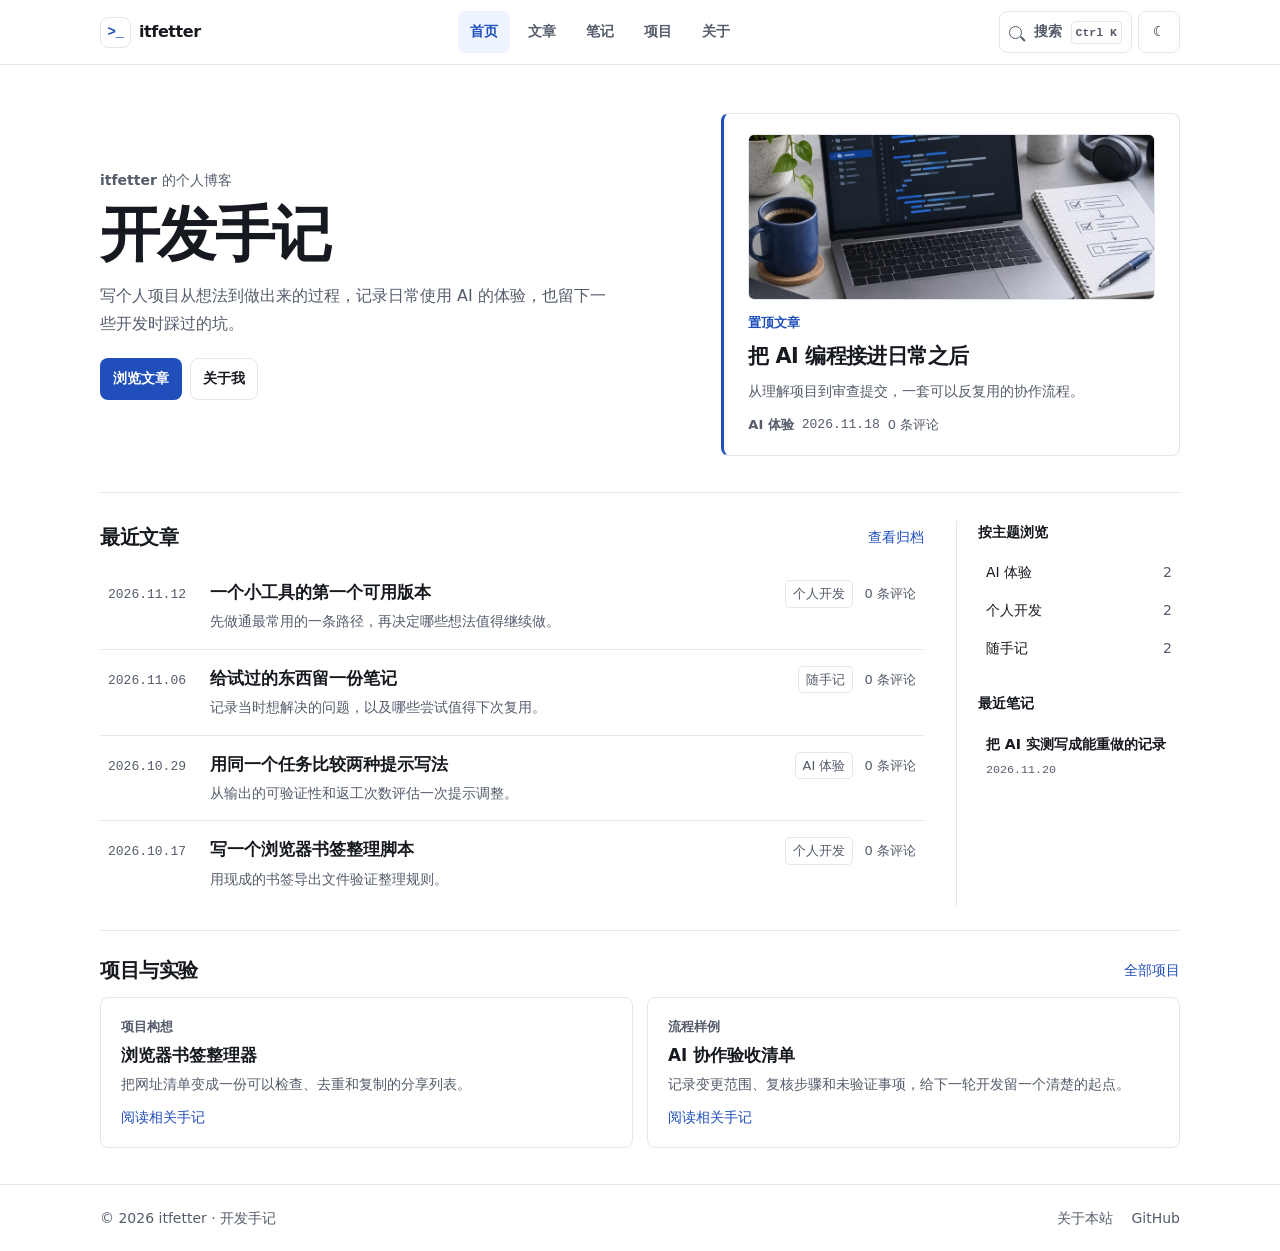
==== index.html @ 058e6917 "Improve About page and restore article entry points" ====
<!doctype html>
<html lang="zh-CN">
<head>
  <meta charset="utf-8">
  <meta name="viewport" content="width=device-width, initial-scale=1">
  <meta name="description" content="itfetter 的个人博客，记录个人开发、AI 工具实测和日常技术笔记。">
  <title>itfetter · 开发手记</title>
  <script>
    try {
      const saved = localStorage.getItem('itfetter-theme');
      if (saved) document.documentElement.dataset.theme = saved;
    } catch {}
  </script>
  <link rel="stylesheet" href="./styles.css">
</head>
<body>
  <a class="skip" href="#main">跳到正文</a>
  <div class="progress" id="progress" aria-hidden="true"></div>
  <header class="header">
    <div class="wrap header-inner">
      <a class="brand" href="#home"><span class="mark" aria-hidden="true">&gt;_</span><span id="brand-name">itfetter</span></a>
      <nav class="nav" aria-label="主导航"><a href="#home">首页</a><a href="#archive">文章</a><a href="#notes">笔记</a><a href="#projects">项目</a><a href="#about">关于</a></nav>
      <div class="tools">
        <button class="icon search-button" id="open-search" aria-label="搜索文章"><span class="lens" aria-hidden="true"></span><span>搜索</span><kbd aria-hidden="true">Ctrl K</kbd></button>
        <button class="icon" id="theme" aria-label="切换配色"></button>
      </div>
    </div>
  </header>
  <main id="main" class="wrap" tabindex="-1"><noscript>请启用 JavaScript 浏览博客原型。</noscript></main>
  <footer><div class="wrap footer-inner"><span id="footer-brand"></span><div class="footer-links"><a href="#about">关于本站</a><a id="github-link" hidden>GitHub</a></div></div></footer>
  <dialog class="search-dialog" id="search" aria-labelledby="search-label">
    <div class="search-heading"><h2 id="search-label">搜索文章</h2><form method="dialog"><button class="icon" aria-label="关闭搜索">×</button></form></div>
    <div class="search-form"><span class="lens" aria-hidden="true"></span><input type="search" id="query" role="combobox" aria-autocomplete="list" aria-expanded="true" aria-controls="results" aria-label="搜索关键词" placeholder="输入标题、主题或关键词" autocomplete="off" autofocus></div>
    <p class="search-count" id="search-count" role="status"></p>
    <div class="search-results" id="results" role="listbox" aria-label="匹配文章"></div>
    <div class="search-help"><span><kbd>↑</kbd> <kbd>↓</kbd> 选择</span><span><kbd>Enter</kbd> 打开</span><span><kbd>Esc</kbd> 关闭</span></div>
  </dialog>
  <script src="./content.js"></script>
  <script src="./markdown.js"></script>
  <script>
    const {topics, posts, notes, projects, settings} = window.blogContent;
    const {escape:escapeHtml, blocks:markdownBlocks, render:renderMarkdown} = window.blogMarkdown;
    posts.sort((a,b) => b.date.localeCompare(a.date));
    notes.sort((a,b) => b.date.localeCompare(a.date));
    document.querySelector('#brand-name').textContent = settings.author;
    document.querySelector('#footer-brand').textContent = `© ${new Date().getFullYear()} ${settings.author} · ${settings.title}`;
    document.querySelector('meta[name="description"]').content = settings.description;
    const github = document.querySelector('#github-link');
    if (settings.github) {
      github.href = settings.github;
      github.hidden = false;
    }

    const main = document.querySelector('main');
    const dialog = document.querySelector('#search');
    const query = document.querySelector('#query');
    const results = document.querySelector('#results');
    const searchCount = document.querySelector('#search-count');
    const theme = document.querySelector('#theme');
    const systemTheme = matchMedia('(prefers-color-scheme: dark)');
    const postLink = post => `#post/${post.id}`;
    const date = post => `<time datetime="${post.date}">${post.date.replaceAll('-', '.')}</time>`;
    const metadata = post => `<div class="meta"><span class="tag">${topics[post.topic]}</span>${date(post)}</div>`;
    const commentLabel = post => `${post.commentCount ?? 0} 条评论`;
    const sampleCovers = new Map([
      ['working-with-coding-agents', ['ai-workflow.jpg', '浅色桌面上的笔记本电脑与记录任务的方格本']],
      ['small-tool-first-release', ['first-release.jpg', '桌面上的小键盘、蓝色 U 盘与索引卡片']]
    ]);
    const cover = post => {
      const image = post.sample && sampleCovers.get(post.id);
      if (!image) return '';
      const [filename, alt] = image;
      return `<img class="cover-image" src="assets/${filename}" alt="${alt}" width="900" height="600" decoding="async">`;
    };
    const row = post => `<li><a class="row" href="${postLink(post)}">${date(post)}<div class="row-content"><strong>${escapeHtml(post.title)}</strong><small>${escapeHtml(post.summary)}</small></div><span class="row-meta"><span class="tag">${topics[post.topic]}</span><span class="comment-count">${commentLabel(post)}</span></span></a></li>`;
    const progress = document.querySelector('#progress');
    let currentPage = '';
    let currentPost = '';
    let searchOptions = [];
    let selectedResult = -1;
    let pendingReturn;

    function indexCards(items) {
      if (!items.length) return '<p class="subtle">暂无已发布内容。</p>';
      return `<div class="index-grid">${items.map(item => `<article class="index-card"><div class="meta"><span class="tag">${escapeHtml(item.kind)}</span>${item.date ? date(item) : ''}</div><h3>${escapeHtml(item.title)}</h3><p>${escapeHtml(item.text)}</p><div class="actions">${item.post && posts.some(post => post.id === item.post) ? `<a href="#post/${item.post}">阅读相关手记</a>` : ''}${item.url ? `<a href="${escapeHtml(item.url)}">访问项目</a>` : ''}</div>${item.detail ? `<details><summary>展开笔记</summary><p>${escapeHtml(item.detail)}</p></details>` : ''}</article>`).join('')}</div>`;
    }

    function home() {
      const lead = posts.find(post => post.id === settings.featured);
      const latest = posts.filter(post => post !== lead).slice(0,4);
      return `<section class="hero" aria-labelledby="welcome">
        <div><p class="hero-author">${escapeHtml(settings.author)} 的个人博客</p><h1 id="welcome">${escapeHtml(settings.title)}</h1>
        <p class="hero-description">${escapeHtml(settings.description)}</p>
        <div class="actions"><a class="primary" href="#archive">浏览文章</a><a class="secondary" href="#about">关于我</a></div></div>
        ${lead ? `<a class="feature" href="${postLink(lead)}">${cover(lead)}<span class="feature-label">置顶文章</span><h2>${escapeHtml(lead.title)}</h2><p>${escapeHtml(lead.summary)}</p><div class="meta"><span class="tag">${topics[lead.topic]}</span>${date(lead)}<span class="comment-count">${commentLabel(lead)}</span></div></a>` : ''}
        </section>
        <div class="home-grid"><section class="section" aria-labelledby="latest-title"><div class="section-head"><h2 id="latest-title">最近文章</h2><a href="#archive">查看归档</a></div>${latest.length ? `<ul class="rows">${latest.map(row).join('')}</ul>` : '<p class="subtle">暂无最近文章。</p>'}</section>
        <aside class="home-aside" aria-label="主题和笔记"><section><h2>按主题浏览</h2><ul class="topic-list">${Object.entries(topics).map(([key, name]) => `<li><a href="#archive/${key}"><span>${name}</span><span>${posts.filter(post => post.topic === key).length}</span></a></li>`).join('')}</ul></section>
        ${notes.length ? `<section><h2>最近笔记</h2><a class="aside-link" href="#notes"><strong>${escapeHtml(notes[0].title)}</strong><small>${date(notes[0])}</small></a></section>` : ''}</aside></div>
        <section class="section projects-section"><div class="section-head"><h2>项目与实验</h2><a href="#projects">全部项目</a></div>${indexCards(projects)}</section>`;
    }

    function archive(topic) {
      const selected = Object.hasOwn(topics, topic) ? topic : '';
      const visible = posts.filter(post => !selected || post.topic === selected);
      const years = [...new Set(visible.map(post => post.date.slice(0,4)))];
      return `<div class="page-intro"><h1>文章归档</h1><p>个人开发、AI 工具体验和技术随手记。</p></div>
        <div class="filter-bar"><nav class="filters" aria-label="按主题筛选">${[['','全部'],...Object.entries(topics)].map(([key, name]) => `<a class="pill" href="#archive${key ? '/' + key : ''}"${key === selected ? ' aria-current="true"' : ''}>${name}</a>`).join('')}</nav><span class="subtle" role="status">${visible.length} 篇文章</span></div>
        ${years.map(year => `<section><h2 class="year">${year}</h2><ul class="rows">${visible.filter(post => post.date.startsWith(year)).map(row).join('')}</ul></section>`).join('') || '<p class="subtle year">这个主题暂无文章。</p>'}`;
    }

    function article(post) {
      const returnLink = history.state?.articleReturn?.hash || '#archive';
      const related = posts.find(item => item.topic === post.topic && item !== post);
      const blocks = markdownBlocks(post.body);
      const links = blocks.filter(block => /^h[1-6]$/.test(block.type)).map((block, i) => `<li><a href="${postLink(post)}/${i + 1}">${escapeHtml(block.text)}</a></li>`).join('');
      const discussion = `<a class="toc-comments" href="${postLink(post)}/comments"><span>讨论与评论</span><span class="comment-count" data-comment-count>${commentLabel(post)}</span></a>`;
      const toc = cssClass => `<nav class="toc ${cssClass}" aria-label="本文目录"><strong>本文目录</strong>${links ? `<ol>${links}</ol>` : ''}${discussion}</nav>`;
      return `<div class="article-grid"><article class="reading"><a class="back" href="${escapeHtml(returnLink)}"><span aria-hidden="true">←</span>返回</a>${metadata(post)}<h1>${escapeHtml(post.title)}</h1><p class="lede">${escapeHtml(post.summary)}</p>${post.sample ? '<p class="meta">原型样稿</p>' : ''}
        ${cover(post)}${toc('toc-inline')}<div id="article-body">${renderMarkdown(blocks,true)}
        ${post.id === 'working-with-coding-agents' && post.sample ? '<div class="table-scroll" tabindex="0"><table><caption>文章列表验收示例</caption><thead><tr><th scope="col">检查项</th><th scope="col">怎么验证</th><th scope="col">期望结果</th></tr></thead><tbody><tr><th scope="row">空列表</th><td>筛选无匹配内容</td><td>提示可以换一个主题</td></tr><tr><th scope="row">长标题</th><td>在手机宽度阅读两行以上标题</td><td>日期和标题清晰对齐</td></tr><tr><th scope="row">分页</th><td>筛选后切换到下一页</td><td>主题条件继续生效</td></tr></tbody></table></div>' : ''}</div>
        ${related ? `<div class="related"><span class="subtle">继续阅读</span><br><a href="${postLink(related)}">${escapeHtml(related.title)}</a></div>` : ''}
        <section class="article-comments" aria-labelledby="section-comments"><div class="discussion-heading"><h2 id="section-comments" tabindex="-1">讨论与评论</h2><span class="comment-count" data-comment-count>${commentLabel(post)}</span></div>
        <form class="comment-form" hidden><label>昵称<input name="author" maxlength="40" autocomplete="nickname" required></label><div class="comment-reply" hidden><span></span><button type="button" class="secondary">取消回复</button></div><label>评论<textarea name="body" rows="4" maxlength="2000" required placeholder="分享你的实践经验，或提一个问题"></textarea></label><div class="comment-form-actions"><small>支持行内代码 · Ctrl / ⌘ + Enter 发布</small><button type="submit" class="primary">发表评论</button></div></form>
        <p class="comment-feedback" role="status">正在加载评论…</p><button type="button" class="secondary comment-retry" hidden>重新加载</button><div class="comment-list"></div></section></article>${toc('')}</div>`;
    }

    function mountComments(post) {
      const section = main.querySelector('.article-comments');
      const counts = section.closest('.article-grid').querySelectorAll('[data-comment-count]');
      const endpoint = `./api/comments?post=${encodeURIComponent(post.id)}`;
      const form = section.querySelector('form');
      const list = section.querySelector('.comment-list');
      const status = section.querySelector('.comment-feedback');
      const retry = section.querySelector('.comment-retry');
      const reply = section.querySelector('.comment-reply');
      const submit = form.querySelector('[type=submit]');
      let comments = [];
      let parent = '';
      const dates = new Intl.DateTimeFormat('zh-CN', {dateStyle:'medium',timeStyle:'short'});

      function display(items) {
        comments = items;
        const replies = new Map();
        const threads = [];
        for (const item of items) {
          if (!item.parent) threads.push(item);
          else {
            if (!replies.has(item.parent)) replies.set(item.parent, []);
            replies.get(item.parent).push(item);
          }
        }
        const renderComment = item => {
          const body = escapeHtml(item.body).replace(/\x60([^\x60\n]+)\x60/g, '<code>$1</code>');
          return `<article class="comment"><span class="comment-avatar" aria-hidden="true">${escapeHtml([...item.author][0] || '')}</span><div class="comment-content"><header><strong>${escapeHtml(item.author)}</strong>${item.sample ? '<span class="comment-sample">示例</span>' : ''}<time datetime="${escapeHtml(item.created)}">${dates.format(new Date(item.created))}</time></header><p>${body}</p>${item.parent ? '' : `<button type="button" class="comment-reply-button" data-reply="${item.id}">回复<span class="sr-only"> ${escapeHtml(item.author)}</span></button>`}</div></article>`;
        };
        list.innerHTML = threads.length ? threads.map(item => {
          const children = replies.get(item.id);
          return `<div class="comment-thread">${renderComment(item)}${children ? `<div class="comment-children">${children.map(renderComment).join('')}</div>` : ''}</div>`;
        }).join('') : '<p class="comment-empty">还没有评论，欢迎留下第一条。</p>';
        post.commentCount = items.length;
        counts.forEach(count => { count.textContent = commentLabel(post); });
      }

      function setReply(item) {
        parent = item?.id || '';
        reply.hidden = !item;
        reply.querySelector('span').textContent = item ? `正在回复 ${item.author}` : '';
        submit.textContent = item ? '发布回复' : '发表评论';
      }

      async function loadComments() {
        retry.hidden = true;
        status.textContent = '正在加载评论…';
        try {
          const response = await fetch(endpoint);
          if (!response.ok) throw new Error();
          display(await response.json());
          form.hidden = false;
          status.textContent = '';
        } catch {
          status.textContent = '评论暂时不可用。';
          retry.hidden = false;
        }
      }

      retry.addEventListener('click',loadComments);
      reply.querySelector('button').addEventListener('click', () => { setReply(); form.elements.body.focus(); });
      list.addEventListener('click', event => {
        const button = event.target.closest('[data-reply]');
        if (button) {
          setReply(comments.find(item => item.id === button.dataset.reply));
          form.elements.body.focus();
        }
      });
      form.elements.body.addEventListener('keydown', event => {
        if (event.key === 'Enter' && (event.ctrlKey || event.metaKey) && !event.isComposing) {
          event.preventDefault();
          if (!submit.disabled) form.requestSubmit();
        }
      });
      form.addEventListener('submit', async event => {
        event.preventDefault();
        if (submit.disabled) return;
        const body = {...Object.fromEntries(new FormData(form)),parent};
        submit.disabled = true;
        status.textContent = '正在发布…';
        try {
          const response = await fetch(endpoint,{method:'POST',headers:{'Content-Type':'application/json'},body:JSON.stringify(body)});
          const result = await response.json();
          if (!response.ok) throw new Error(result.error || '发布失败，请重试。');
          display(result);
          form.elements.body.value = '';
          setReply();
          status.textContent = '已发布。';
        } catch (error) {
          status.textContent = error instanceof SyntaxError || error instanceof TypeError ? '发布失败，请检查连接后重试。' : error.message;
        } finally { submit.disabled = false; }
      });
      loadComments();
    }

    function updateProgress() {
      const scrollable = document.documentElement.scrollHeight - window.innerHeight;
      const active = main.querySelector('.article-grid') && scrollable > 0;
      progress.style.width = `${active ? Math.min(100, Math.max(0, window.scrollY / scrollable * 100)) : 0}%`;
    }

    function about() {
      const featured = posts.find(post => post.id === settings.featured);
      return `<div class="about-page"><header class="about-header">
        <p class="about-label">关于本站</p><h1>你好，我是 ${escapeHtml(settings.author)}</h1>
        <p class="lede">${escapeHtml(settings.description)}</p>
        ${settings.github ? `<a class="secondary" href="${escapeHtml(settings.github)}">访问 GitHub <span aria-hidden="true">↗</span></a>` : ''}
        </header><div class="about-grid">
        ${settings.about.trim() ? `<section class="reading about-story" aria-labelledby="about-story"><h2 id="about-story">我在这里写什么</h2>${renderMarkdown(markdownBlocks(settings.about))}</section>` : ''}
        <nav class="about-links" aria-labelledby="about-links"><h2 id="about-links">从这里开始</h2>
        ${featured ? `<a class="about-feature" href="${postLink(featured)}"><span><small>推荐阅读</small><strong>${escapeHtml(featured.title)}</strong></span><span aria-hidden="true">→</span></a>` : ''}
        <a href="#archive"><span>文章归档</span><span aria-hidden="true">→</span></a>
        <a href="#notes"><span>开发笔记</span><span aria-hidden="true">→</span></a>
        <a href="#projects"><span>项目与实验</span><span aria-hidden="true">→</span></a>
        </nav></div></div>`;
    }

    function navigateToArticle(destination, searchText) {
      if (location.hash === destination) return;
      const sameArticle = currentPost && destination.split('/')[1] === currentPost;
      const previous = history.state?.articleReturn;
      // A table-of-contents jump keeps the article's original entry point.
      const articleReturn = sameArticle ? (previous && {...previous, steps:previous.steps + 1}) :
        {hash:location.hash || '#home', steps:1, top:window.scrollY, searchText};
      history.pushState({articleReturn}, '', destination);
      render();
    }

    function render() {
      const [page, key, section] = (location.hash.slice(1) || 'home').split('/');
      const post = page === 'post' && posts.find(item => item.id === key);
      const stayOnArticle = post && post.id === currentPost;
      const stayOnArchive = page === 'archive' && currentPage === 'archive';
      const returning = pendingReturn;
      pendingReturn = undefined;
      currentPage = page;
      currentPost = post ? post.id : '';
      const current = page === 'post' ? 'archive' : page;
      document.querySelectorAll('.nav a').forEach(link => {
        if (link.hash === `#${current}`) link.setAttribute('aria-current','page');
        else link.removeAttribute('aria-current');
      });
      document.title = `${post ? post.title : ({archive:'文章归档',notes:'开发笔记',projects:'项目与实验',about:'关于本站'})[page] || settings.title} · ${settings.author}`;
      if (page === 'home') main.innerHTML = home();
      else if (page === 'archive') main.innerHTML = archive(key);
      else if (post) {
        if (!stayOnArticle) {
          main.innerHTML = article(post);
          mountComments(post);
        }
      }
      else if (page === 'notes') main.innerHTML = `<div class="page-intro"><h1>开发笔记</h1><p>短一些的观察、做法和踩坑记录。</p></div>${indexCards(notes)}`;
      else if (page === 'projects') main.innerHTML = `<div class="page-intro"><h1>项目与实验</h1><p>小工具的构想，以及做东西时可以复用的流程样例。</p></div>${indexCards(projects)}`;
      else if (page === 'about') main.innerHTML = about();
      else main.innerHTML = '<div class="page-intro"><h1>没有找到这个页面</h1><a class="quiet" href="#archive">浏览文章归档</a></div>';
      const heading = post && section && document.getElementById(`section-${section}`);
      if (returning) {
        main.focus({preventScroll:true});
        window.scrollTo(0, returning.top);
        if (returning.searchText !== undefined) openSearch(returning.searchText);
      } else if (heading) {
        heading.focus({preventScroll:true});
        heading.scrollIntoView({behavior:matchMedia('(prefers-reduced-motion: reduce)').matches ? 'instant' : 'smooth'});
      } else if (stayOnArchive) {
        main.querySelector('.pill[aria-current]').focus({preventScroll:true});
      } else {
        main.focus({preventScroll:true});
        window.scrollTo(0,0);
      }
      main.querySelectorAll('.toc a').forEach(link => {
        if (link.hash === location.hash) link.setAttribute('aria-current','location');
        else link.removeAttribute('aria-current');
      });
      updateProgress();
    }

    function search() {
      const terms = query.value.trim().toLowerCase().split(/\s+/).filter(Boolean);
      const matches = posts.filter(post => {
        const content = [post.title, topics[post.topic], post.summary, post.body].join(' ').toLowerCase();
        return terms.every(term => content.includes(term));
      });
      searchOptions = matches;
      selectedResult = -1;
      query.removeAttribute('aria-activedescendant');
      searchCount.textContent = terms.length ? `${matches.length} 篇匹配` : '最近文章';
      results.innerHTML = matches.length ? matches.map((post, index) => `<div role="option" aria-selected="false" id="search-result-${index}" data-result="${index}"><strong>${escapeHtml(post.title)}</strong><small>${topics[post.topic]} · ${post.date}</small></div>`).join('') : '';
      const empty = dialog.querySelector('.search-empty');
      if (empty) empty.remove();
      if (!matches.length) results.insertAdjacentHTML('afterend','<div class="search-empty"><p>没有找到相关文章。</p><button type="button" class="secondary" id="reset-search">清空搜索</button></div>');
    }

    function openSearch(searchText = '') {
      if (dialog.open) return;
      query.value = searchText;
      search();
      dialog.showModal();
    }

    function updateThemeButton() {
      const dark = document.documentElement.dataset.theme === 'dark' || (!document.documentElement.dataset.theme && systemTheme.matches);
      theme.textContent = dark ? '☀' : '☾';
      theme.setAttribute('aria-label', dark ? '切换浅色模式' : '切换深色模式');
      theme.title = theme.getAttribute('aria-label');
    }

    theme.addEventListener('click', () => {
      const mode = document.documentElement.dataset.theme || (systemTheme.matches ? 'dark' : 'light');
      const next = mode === 'dark' ? 'light' : 'dark';
      document.documentElement.dataset.theme = next;
      try { localStorage.setItem('itfetter-theme', next); } catch {}
      updateThemeButton();
    });
    systemTheme.addEventListener('change', updateThemeButton);
    document.querySelector('#open-search').addEventListener('click', () => openSearch());
    query.addEventListener('input', search);
    function openResult(index) {
      const destination = postLink(searchOptions[index]);
      dialog.close();
      if (location.hash === destination) main.focus({preventScroll:true});
      else navigateToArticle(destination, query.value);
    }

    results.addEventListener('click', event => {
      const option = event.target.closest('[data-result]');
      if (option) openResult(Number(option.dataset.result));
    });
    dialog.addEventListener('click', event => {
      if (event.target.id === 'reset-search') {
        query.value = '';
        query.focus();
        search();
      }
      if (event.target === dialog) {
        const rect = dialog.getBoundingClientRect();
        if (event.clientX < rect.left || event.clientX > rect.right || event.clientY < rect.top || event.clientY > rect.bottom) dialog.close();
      }
    });
    query.addEventListener('keydown', event => {
      if (!searchOptions.length || event.isComposing) return;
      if (event.key === 'Enter') {
        event.preventDefault();
        openResult(Math.max(0, selectedResult));
      }
      if (event.key === 'ArrowDown' || event.key === 'ArrowUp') {
        event.preventDefault();
        const count = searchOptions.length;
        const previous = results.children[selectedResult];
        if (previous) previous.setAttribute('aria-selected','false');
        selectedResult = event.key === 'ArrowDown' ? (selectedResult + 1) % count : (selectedResult <= 0 ? count - 1 : selectedResult - 1);
        const next = results.children[selectedResult];
        next.setAttribute('aria-selected','true');
        query.setAttribute('aria-activedescendant', next.id);
        next.scrollIntoView({block:'nearest'});
      }
    });
    document.addEventListener('keydown', event => {
      const command = (event.ctrlKey || event.metaKey) && event.key.toLowerCase() === 'k';
      const slash = event.key === '/' && !event.target.closest('input,textarea,[contenteditable]');
      if (command || slash) {
        event.preventDefault();
        openSearch();
      }
    });
    document.querySelector('.skip').addEventListener('click', event => {
      event.preventDefault();
      main.focus();
    });
    main.addEventListener('click', async event => {
      const link = event.target.closest('a');
      if (link && event.button === 0 && !event.defaultPrevented && !event.altKey && !event.ctrlKey && !event.metaKey && !event.shiftKey) {
        const previous = history.state?.articleReturn;
        if (link.classList.contains('back') && previous) {
          event.preventDefault();
          pendingReturn = previous;
          history.go(-previous.steps);
          return;
        }
        const destination = link.getAttribute('href');
        if (destination?.startsWith('#post/')) {
          event.preventDefault();
          navigateToArticle(destination);
          return;
        }
      }
      const copy = event.target.closest('[data-copy]');
      if (!copy) return;
      try {
        await navigator.clipboard.writeText(copy.closest('.code-panel').querySelector('code').textContent);
        copy.textContent = '已复制';
      } catch { copy.textContent = '请手动复制'; }
    });
    window.addEventListener('scroll', updateProgress, {passive:true});
    window.addEventListener('resize', updateProgress);
    window.addEventListener('hashchange', render);
    updateThemeButton();
    render();
  </script>
</body>
</html>
---- styles.css ----
:root {
  color-scheme:light;
  --bg:#fff;--surface:#fff;--subtle:#f7f8fa;--hover:#f1f3f6;
  --ink:#16191f;--muted:#545c6b;--line:#e2e6ed;--strong-line:#cdd3de;
  --accent:#204fbb;--accent-hover:#194298;--selected:#edf3ff;--on-accent:#fff;
  --mono:ui-monospace,SFMono-Regular,Consolas,monospace
}
:root[data-theme=dark] {
  color-scheme:dark;
  --bg:#15171b;--surface:#1a1d23;--subtle:#20242b;--hover:#272c34;
  --ink:#f0f2f5;--muted:#b2bac7;--line:#303641;--strong-line:#465063;
  --accent:#9bb9ff;--accent-hover:#c1d2ff;--selected:#252f45;--on-accent:#101a2f
}
@media(prefers-color-scheme:dark){
  :root:not([data-theme]){
    color-scheme:dark;
    --bg:#15171b;--surface:#1a1d23;--subtle:#20242b;--hover:#272c34;
    --ink:#f0f2f5;--muted:#b2bac7;--line:#303641;--strong-line:#465063;
    --accent:#9bb9ff;--accent-hover:#c1d2ff;--selected:#252f45;--on-accent:#101a2f
  }
}
*{box-sizing:border-box}
body{margin:0;background:var(--bg);color:var(--ink);font:1rem/1.65 system-ui,-apple-system,"Segoe UI","Microsoft YaHei",sans-serif}
h1,h2,h3,p{margin:0}
a{color:inherit;text-decoration:none}
button,input,textarea{font:inherit}
button{color:inherit;cursor:pointer}
button:disabled{cursor:default;opacity:.5}
a,button,summary{transition:background-color .16s,color .16s,border-color .16s}
:focus-visible{outline:2px solid var(--accent);outline-offset:3px}
.wrap{width:min(1080px,calc(100% - 64px));margin-inline:auto}
.mono, time, kbd{font-family:var(--mono);font-variant-numeric:tabular-nums}
.subtle{color:var(--muted);font-size:.875rem}
.skip{position:fixed;top:10px;left:10px;transform:translateY(-180%);background:var(--surface);padding:8px;z-index:10}
.skip:focus{transform:none}
.header{position:sticky;top:0;z-index:5;background:var(--bg);border-bottom:1px solid var(--line)}
.header-inner{display:flex;align-items:center;justify-content:space-between;gap:10px;min-height:64px}
.brand{display:inline-flex;align-items:center;gap:8px;font-weight:750;letter-spacing:-.025em}
.mark{display:grid;place-items:center;width:31px;height:31px;border:1px solid var(--line);border-radius:8px;color:var(--accent);font:700 .875rem var(--mono)}
.nav,.tools,.actions,.filters{display:flex;align-items:center;gap:6px}
.nav a,.icon,.primary,.secondary,.pill{min-height:42px;display:inline-flex;align-items:center;justify-content:center;border-radius:8px;padding:5px 12px;white-space:nowrap;font-size:.875rem;font-weight:600}
.nav a{color:var(--muted)}
.nav a:hover,.icon:hover,.secondary:hover,.pill:hover{background:var(--hover);color:var(--ink)}
.nav a[aria-current=page],.pill[aria-current=true]{background:var(--selected);color:var(--accent)}
.icon,.secondary,.pill{border:1px solid var(--line);background:var(--surface)}
.icon{min-width:42px;padding-inline:9px}
.search-button{gap:9px;color:var(--muted)}
.lens{display:inline-block;flex:none;width:13px;height:13px;border:1.5px solid currentColor;border-radius:50%;position:relative;margin-right:3px}
.lens:after{content:"";position:absolute;width:6px;height:1.5px;background:currentColor;right:-5px;bottom:-2px;transform:rotate(45deg)}
kbd{font-size:.72rem;color:var(--muted);border:1px solid var(--line);border-radius:4px;padding:1px 4px;white-space:nowrap}
.primary{border:1px solid transparent;background:var(--accent);color:var(--on-accent)}
.primary:hover:not(:disabled){background:var(--accent-hover)}
.primary:active:not(:disabled),.secondary:active,.icon:active{transform:translateY(1px)}
main{min-height:72vh;padding-bottom:36px}
main:focus{outline:none}
.hero{display:grid;grid-template-columns:minmax(0,1.25fr) minmax(0,1fr);align-items:center;gap:48px;padding:48px 0 36px}
.hero-author{font-size:.875rem;font-weight:550;color:var(--muted)}
.hero h1{font-size:clamp(2.4rem,5vw,3.75rem);font-weight:700;line-height:1.16;letter-spacing:-.045em;margin:8px 0 12px;overflow-wrap:anywhere}
.hero-description{color:var(--muted);max-width:32em;line-height:1.75}
.actions{gap:8px;margin-top:20px;flex-wrap:wrap}
.feature{display:flex;flex-direction:column;gap:8px;padding:20px 24px;border:1px solid var(--line);border-inline-start:3px solid var(--accent);border-radius:8px;background:var(--surface);overflow-wrap:anywhere}
.feature:hover{background:var(--subtle)}
.feature-label{font-size:.8125rem;font-weight:700;color:var(--accent)}
.feature h2{font-size:1.3rem;line-height:1.45;letter-spacing:-.025em}
.feature:hover h2,.row:hover strong{color:var(--accent)}
.feature p,.row small{font-size:.875rem;color:var(--muted)}
.feature .meta{margin-top:3px}
.cover-image{display:block;width:100%;height:auto;object-fit:cover;background:var(--subtle);border:1px solid var(--line);border-radius:6px}
.feature .cover-image{aspect-ratio:2.45;width:100%;height:auto;margin-bottom:4px}
.meta{display:flex;align-items:center;flex-wrap:wrap;gap:8px;color:var(--muted);font-size:.8125rem}
.tag{color:var(--muted);font-size:.8125rem;font-weight:650}
.home-grid{display:grid;grid-template-columns:minmax(0,1fr) 224px;gap:32px;border-top:1px solid var(--line);padding-top:28px}
.section-head{display:flex;justify-content:space-between;align-items:center;gap:12px;margin-bottom:10px}
.section-head h2{font-size:1.25rem;letter-spacing:-.025em}
.section-head a,.back,.related a,.prose-link,.quiet{color:var(--accent);font-size:.875rem}
.section-head a:hover,.back:hover,.related a:hover,.prose-link:hover,.quiet:hover{text-decoration:underline;text-underline-offset:4px}
.home-aside{border-left:1px solid var(--line);padding-left:21px}
.home-aside section + section{margin-top:24px}
.home-aside h2{font-size:.9rem;margin-bottom:9px}
.topic-list,.rows{padding:0;margin:0;list-style:none}
.topic-list a,.aside-link{display:flex;justify-content:space-between;gap:8px;padding:7px 8px;border-radius:7px;font-size:.875rem;min-height:38px}
.topic-list a span:last-child,.aside-link small{color:var(--muted);font-variant-numeric:tabular-nums}
.topic-list a:hover,.aside-link:hover{background:var(--hover);color:var(--accent)}
.aside-link{display:block;padding-block:8px}
.aside-link small{display:block;margin-top:4px}
.row{display:grid;grid-template-columns:6.25rem minmax(0,1fr) auto;align-items:baseline;gap:16px;padding:16px 8px;border-radius:6px}
.rows li + li{border-top:1px solid var(--line)}
.row:hover{background:var(--subtle)}
.row time{font-size:.8125rem;color:var(--muted)}
.row-content{overflow-wrap:anywhere}
.row strong{font-size:1.0625rem;font-weight:650;line-height:1.45}
.row small{display:block;line-height:1.6;margin-top:4px}
.row-meta{display:flex;align-items:baseline;justify-content:flex-end;gap:12px}
.row-meta .tag{padding:2px 7px;border:1px solid var(--line);border-radius:5px;font-weight:500}
.comment-count{color:var(--muted);font-size:.8125rem;font-variant-numeric:tabular-nums;white-space:nowrap}
.row-meta .comment-count{text-align:right;min-width:4.2em}
.home-grid .row{grid-template-columns:5.75rem minmax(0,1fr) auto;gap:10px}
.home-grid .row-meta{flex-wrap:wrap;gap:4px 8px}
.projects-section{border-top:1px solid var(--line);margin-top:24px;padding-top:23px}
.page-intro{padding:44px 0 21px}
.page-intro h1,.reading h1{font-size:clamp(2rem,4.4vw,2.875rem);line-height:1.2;letter-spacing:-.035em;font-weight:700;margin-bottom:12px;overflow-wrap:anywhere}
.page-intro p,.reading .lede{color:var(--muted)}
.filter-bar{display:flex;justify-content:space-between;align-items:center;gap:12px;padding:8px 0 16px}
.filters{flex-wrap:wrap}
.pill{min-height:38px;font-weight:600}
.pill[aria-current=true]{border-color:var(--selected)}
.year{margin:16px 0 0;color:var(--muted);font:600 .95rem var(--mono)}
h2.year{padding-bottom:8px;border-bottom:1px solid var(--line)}
.index-grid{display:grid;grid-template-columns:repeat(2,minmax(0,1fr));gap:14px}
.index-card{border:1px solid var(--line);border-radius:8px;background:var(--surface);padding:18px 20px;min-width:0;overflow-wrap:anywhere}
.index-card h3{font-size:1.05rem;margin:4px 0}
.index-card p{color:var(--muted);font-size:.9rem;margin:0 0 9px}
.index-card a,.index-card summary{color:var(--accent);font-size:.875rem}
.index-card summary{cursor:pointer;padding-block:6px}
.progress{position:fixed;top:0;left:0;height:2px;width:0;background:var(--accent);z-index:6;pointer-events:none}
.article-grid{display:grid;grid-template-columns:minmax(0,720px) minmax(0,1fr);gap:48px}
.reading{width:min(720px,100%);padding:36px 0 28px;margin-inline:auto}
.article-grid .reading{width:100%;margin:0}
.back{display:inline-flex;align-items:center;gap:7px;min-height:36px;margin-bottom:13px}
.back span{font-size:1.05em}
.about-page{width:min(920px,100%);margin-inline:auto;padding:40px 0 28px}
.about-header{padding:clamp(20px,4vw,36px);border:1px solid var(--line);border-radius:10px;background:var(--subtle);overflow-wrap:anywhere}
.about-label{margin-bottom:8px;color:var(--accent);font-size:.875rem;font-weight:650}
.about-header h1{font-size:clamp(1.9rem,4.4vw,3rem);font-weight:700;line-height:1.2;letter-spacing:-.035em}
.about-header .lede{max-width:44ch;margin:12px 0 0;color:var(--muted);font-size:1.0625rem}
.about-header .secondary{gap:8px;margin-top:18px}
.about-grid{display:grid;grid-template-columns:minmax(0,1fr) minmax(0,280px);align-items:start;gap:36px;margin-top:30px}
.about-story{width:100%;padding:0;min-width:0}
.about-story>h2:first-child,.about-links h2{margin:0 0 12px;font-size:1.2rem}
.about-links{grid-column:2;min-width:0;border-inline-start:1px solid var(--line);padding-inline-start:20px}
.about-links:only-child{grid-column:1}
.about-links a{display:flex;align-items:center;justify-content:space-between;gap:8px;min-height:44px;padding:7px 10px;border-radius:6px;overflow-wrap:anywhere}
.about-links a:hover{background:var(--hover);color:var(--accent)}
.about-links a>span:last-child{flex:none;color:var(--accent)}
.about-links .about-feature{margin-bottom:6px;border:1px solid var(--line);background:var(--surface)}
.about-feature small,.about-feature strong{display:block}
.about-feature small{margin-bottom:2px;color:var(--accent);font-size:.8125rem}
.reading .meta{margin-bottom:9px}
.reading .lede{font-size:1.125rem;margin:12px 0 16px}
.reading .cover-image{aspect-ratio:2.1;width:100%;height:auto;margin:20px 0 24px}
.reading p{line-height:1.8;margin-bottom:14px;overflow-wrap:anywhere}
.reading h2{font-size:1.4rem;margin:25px 0 8px;scroll-margin-top:88px;letter-spacing:-.025em}
.toc{font-size:.875rem;color:var(--muted);border-left:1px solid var(--line);padding-left:12px}
.article-grid .toc{align-self:start;position:sticky;top:88px;margin-top:68px}
.toc strong{display:block;color:var(--ink);margin:0 8px 5px}
.toc ol{list-style:none;margin:0;padding:0}
.toc a{display:block;padding:6px 8px;border-radius:6px}
.toc a:hover{background:var(--hover)}
.toc a[aria-current=location]{background:var(--selected);color:var(--accent)}
.toc .toc-comments{display:flex;justify-content:space-between;flex-wrap:wrap;gap:4px 12px}
.toc ol+.toc-comments{border-top:1px solid var(--line);margin-top:8px;padding-top:8px}
.toc-comments .comment-count{color:inherit}
.article-grid .toc-inline{display:none}
.related{border-top:1px solid var(--line);padding-top:16px;margin-top:24px}
.code-panel{border:1px solid var(--line);border-radius:9px;background:var(--subtle);overflow:hidden;margin:12px 0 20px}
.code-bar{border-bottom:1px solid var(--line);display:flex;align-items:center;justify-content:space-between;padding:4px 12px}
.code-bar button{border:0;border-radius:6px;background:transparent;padding:5px 9px;color:var(--accent);min-height:36px}
.code-bar button:hover{background:var(--hover)}
pre{overflow:auto;margin:0;padding:11px 14px;font:.875rem/1.7 var(--mono)}
.table-scroll{overflow:auto;margin:10px 0 18px}
.table-scroll table{width:100%;border-collapse:collapse;font-size:.9rem}
.table-scroll caption{text-align:left;margin-bottom:6px;color:var(--muted)}
.table-scroll th,.table-scroll td{text-align:left;border-bottom:1px solid var(--line);padding:9px 10px}
.table-scroll thead{background:var(--subtle)}
.index-card .actions:empty{display:none}
.index-card .actions{margin-top:6px}
.reading :is(h3,h4,h5,h6){margin:18px 0 8px;scroll-margin-top:88px}
:is(.reading,.editor-preview) blockquote{margin:16px 0;padding:7px 13px;border-left:2px solid var(--strong-line);color:var(--muted)}
:is(.reading,.editor-preview) :not(pre)>code{font-size:.875em;background:var(--subtle);padding:2px 4px;border-radius:4px}
.admin-header{display:flex;align-items:center;justify-content:space-between;gap:12px;min-height:64px}
.admin-header-actions{display:flex;gap:8px}
.admin-login{max-width:390px;margin:clamp(28px,8vh,80px) auto;padding:clamp(18px,5vw,28px);border:1px solid var(--line);border-radius:12px;background:var(--surface)}
.admin-login h1{font-size:1.6rem;margin-bottom:4px}
.admin-form{display:grid;gap:7px;margin-top:18px}
.admin-form label{font-weight:600;font-size:.9rem}
.admin-form input{width:100%;padding:8px 10px;border:1px solid var(--strong-line);border-radius:8px;background:var(--bg);color:var(--ink);margin-bottom:5px}
.admin-form .primary{margin-top:4px}
.form-error{font-size:.875rem;font-weight:650;margin-bottom:3px}
.admin-layout{display:grid;grid-template-columns:170px minmax(0,1fr);min-height:75vh;gap:28px}
.admin-sidebar{padding:23px 14px 24px 0;border-right:1px solid var(--line)}
.admin-sidebar h1{font-size:1rem;padding:0 9px 11px}
.admin-nav{display:grid;gap:4px}
.admin-nav button,.admin-back,.admin-item-title,.admin-row-actions button{border:0;background:transparent;text-align:left;padding:7px 9px;border-radius:7px}
.admin-nav button{font-size:.9rem;min-height:42px;color:var(--muted);font-weight:650}
.admin-nav button:hover,.admin-row-actions button:hover,.admin-item-title:hover{background:var(--hover)}
.admin-nav button[aria-current]{color:var(--accent);background:var(--selected)}
.admin-workspace{padding-top:23px;min-width:0}
.admin-page-head{display:flex;align-items:center;justify-content:space-between;gap:16px;margin-bottom:20px}
.admin-page-head h2{font-size:1.65rem;font-weight:700;letter-spacing:-.025em}
.admin-page-head p,.admin-card p,.admin-metric small,.admin-filters label{color:var(--muted);font-size:.875rem}
.admin-metrics{display:grid;grid-template-columns:repeat(3,minmax(0,1fr));gap:12px;margin-bottom:14px}
.admin-card,.admin-list,.admin-metric{border:1px solid var(--line);border-radius:10px;background:var(--surface)}
.admin-metric{text-align:left;padding:14px;display:grid;gap:2px}
.admin-metric:hover{border-color:var(--strong-line);background:var(--subtle)}
.admin-metric strong{font:700 1.55rem var(--mono)}
.admin-metric span{font-size:.9rem;font-weight:650}
.admin-card{padding:16px;margin-bottom:12px;display:grid;gap:10px}
.admin-card>.secondary{justify-self:start}
.admin-card h3{font-size:1.06rem}
.admin-filters{display:flex;align-items:end;flex-wrap:wrap;gap:12px;padding:12px;border-bottom:1px solid var(--line)}
.admin-filters label,.admin-field{display:grid;gap:4px;min-width:0}
.admin-filters #item-count{margin-left:auto;padding-bottom:7px}
.admin-filters :is(input,select),.admin-field :is(input,select,textarea){border:1px solid var(--strong-line);border-radius:7px;padding:7px 8px;width:100%;background:var(--bg);color:var(--ink);font-weight:400}
.admin-field{font-size:.9rem;font-weight:650}
.admin-field textarea{min-height:73px;resize:vertical}
.admin-list ul{padding:0;margin:0;list-style:none}
.admin-list li{display:grid;grid-template-columns:minmax(0,1fr) auto auto;align-items:center;gap:12px;padding:12px}
.admin-list li+li{border-top:1px solid var(--line)}
.admin-item-title{font-weight:650;max-width:100%;overflow-wrap:anywhere;color:var(--ink);min-height:36px}
.admin-list small{display:block;padding-left:9px;color:var(--muted)}
.admin-state{justify-self:start;border:1px solid var(--line);border-radius:6px;padding:2px 6px;color:var(--muted);font-size:.8125rem;white-space:nowrap}
.admin-state.published{color:var(--accent);background:var(--selected);border-color:transparent}
.admin-states{display:flex;flex-wrap:wrap;gap:4px}
.admin-item-title{display:block}
.admin-row-actions{display:flex;align-items:center;gap:3px;font-size:.875rem}
.admin-row-actions a{color:var(--accent);padding:7px}
.admin-empty{padding:14px;color:var(--muted)}
.admin-empty button{margin-top:7px}
.admin-back{font-size:.875rem;color:var(--accent);padding-left:0}
.admin-back:hover{text-decoration:underline}
.admin-fields{display:grid;grid-template-columns:repeat(auto-fit,minmax(min(140px,100%),1fr));gap:10px}
.admin-save{display:flex;justify-content:flex-end;align-items:center;flex-wrap:wrap;gap:12px;margin:12px 0}
.article-comments{border-top:1px solid var(--line);margin-top:36px;padding-top:24px}
.discussion-heading{display:flex;align-items:baseline;flex-wrap:wrap;gap:8px 12px;margin-bottom:16px}
.discussion-heading h2{margin:0}
.comment-list{display:grid;gap:12px}
.comment-thread{border:1px solid var(--line);border-radius:8px;background:var(--surface);padding:16px}
.comment{display:grid;grid-template-columns:auto minmax(0,1fr);align-items:start;gap:12px}
.comment-avatar{display:grid;place-items:center;width:36px;height:36px;border-radius:50%;background:var(--selected);color:var(--accent);font-size:.875rem;font-weight:650}
.comment-content header{display:flex;align-items:baseline;flex-wrap:wrap;gap:0 12px;overflow-wrap:anywhere}
.comment time{color:var(--muted);font-size:.8125rem}
.comment-sample{color:var(--muted);font-size:.75rem;padding:0 4px;border:1px solid var(--line);border-radius:4px}
.reading .comment p{white-space:pre-wrap;overflow-wrap:anywhere;margin:4px 0 0}
.comment-children{display:grid;gap:12px;border-left:2px solid var(--line);padding-left:12px;margin:8px 0 0 47px}
.comment-children .comment-avatar{width:28px;height:28px}
.comment-reply-button{border:0;background:transparent;color:var(--accent);padding:4px 8px;margin-left:-8px;min-height:40px;border-radius:6px;font-size:.875rem}
.comment-reply-button:hover{background:var(--hover)}
.reading .comment-empty{margin:0;padding:16px 0;color:var(--muted);font-size:.875rem}
.comment-feedback{color:var(--muted);font-size:.875rem}
.reading .comment-feedback:empty{display:none}
.comment-retry[hidden]{display:none}
.comment-form:not([hidden]){display:grid;gap:12px;margin-bottom:16px;padding:16px;border:1px solid var(--line);border-radius:8px;background:var(--surface)}
.comment-form label{display:grid;gap:4px;font-size:.9rem;font-weight:650}
.comment-form :is(input,textarea){min-width:0;width:100%;background:var(--bg);color:var(--ink);border:1px solid var(--strong-line);border-radius:7px;padding:8px 10px;font-weight:400}
.comment-form textarea{resize:vertical}
.comment-form input{max-width:300px}
.comment-form-actions{display:flex;justify-content:space-between;align-items:center;flex-wrap:wrap;gap:8px;color:var(--muted)}
.comment-form-actions button{margin-left:auto}
.comment-reply:not([hidden]){display:flex;justify-content:space-between;align-items:center;gap:8px;flex-wrap:wrap;padding:4px 8px 4px 12px;border-left:2px solid var(--accent);background:var(--subtle);color:var(--muted);font-size:.875rem}
.sr-only{position:absolute;width:1px;height:1px;padding:0;overflow:hidden;clip-path:inset(50%);white-space:nowrap}
.admin-feedback{font-size:.875rem;font-weight:650;color:var(--accent);margin:10px 0}
.admin-feedback[data-error=true],.form-error{color:#bd2f37}
:root[data-theme=dark] .admin-feedback[data-error=true],:root[data-theme=dark] .form-error{color:#ff9ca1}
#admin-delete{width:min(420px,calc(100% - 28px));background:var(--surface);color:var(--ink);border:1px solid var(--line);border-radius:10px;padding:17px}
#admin-delete::backdrop{background:#141b2b7d}
#admin-delete h2{font-size:1.15rem;margin-bottom:6px}
.danger-button{border:1px solid #a32332;border-radius:8px;background:#a32332;color:#fff;padding:8px 13px;min-height:42px}
.editor-toolbar{display:flex;justify-content:space-between;align-items:center;gap:7px;flex-wrap:wrap;border-block:1px solid var(--line);padding:7px 0;margin-top:7px}
.editor-modes{display:flex;gap:4px}
.editor-modes button{min-height:39px;padding:6px 8px;font-size:.875rem;border:0;border-radius:7px;background:transparent}
.editor-modes button[aria-pressed=true]{color:var(--accent);background:var(--selected);font-weight:650}
.editor-modes button:hover,.block-menu summary:hover{background:var(--hover)}
.editor-hint{margin:10px 0}
.document-card{padding:clamp(12px,3vw,25px)}
.document-header .admin-field>input[name=title]{border-color:transparent;padding:2px 0;font-size:clamp(1.65rem,4vw,2.35rem);font-weight:750;letter-spacing:-.04em}
.document-header .admin-field>input[name=title]:focus{outline-offset:2px}
.draft-save-status{min-height:1.5em}
.draft-save-status[data-error=true]{color:var(--ink);border-inline-start:2px solid var(--accent);padding-inline-start:8px}
.publication-settings{margin-top:8px}
.publication-settings summary{width:fit-content;cursor:pointer;color:var(--muted);padding:5px 0;font-size:.875rem}
.publication-settings[open]>:is(.admin-fields,.admin-field){margin-bottom:8px}
.document-workspace{position:relative;margin-top:14px;padding-left:49px}
.document-editor{min-height:260px;padding:1px 4px 22px;overflow-wrap:anywhere;cursor:text;line-height:1.8}
.document-editor:focus{outline:0}
.document-editor:focus-visible{box-shadow:inset 0 -1px var(--strong-line)}
.document-editor :is(h1,h2,h3,h4,h5,h6){line-height:1.35;margin:16px 0 8px;letter-spacing:-.025em}
.document-editor :is(p,ul,ol,pre,blockquote){margin:6px 0 13px}
.document-editor pre{border:1px solid var(--line);border-radius:8px;background:var(--subtle);cursor:text}
.document-editor :is(ul,ol){padding-left:1.55em}
.document-editor li{padding:2px 0}
.document-editor li::marker{color:var(--muted)}
.document-editor blockquote{border-left:2px solid var(--strong-line);padding:3px 12px;color:var(--muted)}
.document-editor :not(pre)>code{border-radius:4px;background:var(--subtle);padding:2px 4px;font-size:.875em}
.editor-source textarea{font-family:var(--mono);background:var(--subtle)}
.block-menu{position:absolute;left:0;top:0;width:43px;z-index:2}
.block-menu summary{list-style:none;display:flex;align-items:center;justify-content:center;gap:3px;cursor:pointer;min-height:29px;border:1px solid var(--line);border-radius:6px;background:var(--surface);color:var(--muted);font-size:.8125rem;user-select:none}
.block-menu summary::-webkit-details-marker{display:none}
.block-menu[open] summary{background:var(--selected);border-color:var(--strong-line)}
.block-type{color:var(--accent);font-weight:700}
.block-options{position:absolute;top:100%;left:0;z-index:3;width:220px;max-width:calc(100vw - 62px);max-height:min(320px,40dvh);overflow:auto;background:var(--surface);border:1px solid var(--strong-line);border-radius:8px;padding:6px;box-shadow:0 4px 12px #0002;display:grid;grid-template-columns:repeat(2,minmax(0,1fr));gap:2px}
.block-menu-target{background:var(--selected);border-radius:4px}
@media(min-width:701px) and (hover:hover){.block-options{left:auto;right:calc(100% - 1px);top:0}}
.block-options p{grid-column:1/-1;padding:3px 5px;color:var(--muted);font-size:.8125rem}
.block-options button{background:transparent;border:0;border-radius:6px;text-align:left;padding:6px;font-size:.875rem;min-height:35px}
.block-options button:hover:not(:disabled){background:var(--selected);color:var(--accent)}
.editor-source{padding-top:9px}
.editor-source textarea{min-height:245px}
.editor-preview{padding:12px 0;max-width:720px;overflow-wrap:anywhere}
.editor-preview :is(p,ul,ol,pre){margin:8px 0}
.editor-preview pre{background:var(--subtle);border-radius:7px}
footer{border-top:1px solid var(--line);color:var(--muted);font-size:.875rem}
.footer-inner{display:flex;justify-content:space-between;align-items:center;gap:12px;min-height:66px}
.footer-links{display:flex;gap:18px}
.footer-links a:hover{color:var(--accent)}
.search-dialog{color:var(--ink);background:var(--surface);border:1px solid var(--line);border-radius:14px;width:min(580px,calc(100% - 28px));max-height:82dvh;padding:14px;margin:9vh auto auto}
.search-dialog::backdrop{background:#141b2b7d}
.search-heading{display:flex;justify-content:space-between;align-items:center;margin-bottom:9px}
.search-heading h2{font-size:1.05rem}
.search-heading .icon{border-color:transparent}
.search-form{display:flex;gap:9px;align-items:center;border:1px solid var(--strong-line);border-radius:8px;padding:0 10px;color:var(--muted)}
.search-form:focus-within{border-color:var(--accent);box-shadow:0 0 0 1px var(--accent)}
.search-form input{min-width:0;flex:1;padding:9px 4px;border:0;outline:0;background:transparent;color:var(--ink)}
.search-count{padding:10px 4px 5px;color:var(--muted);font-size:.8125rem}
.search-results{max-height:38dvh;overflow:auto}
.search-results [role=option]{display:block;padding:7px 9px;border-radius:7px;cursor:pointer}
.search-results [role=option]:hover,.search-results [aria-selected=true]{background:var(--selected);color:var(--accent)}
.search-results strong,.search-results small{display:block}
.search-results small,.search-help{font-size:.8125rem;color:var(--muted)}
.search-empty{padding:12px 4px 10px;color:var(--muted)}
.search-empty button{margin-top:8px}
.search-help{display:flex;flex-wrap:wrap;gap:10px;border-top:1px solid var(--line);padding:9px 4px 0;margin-top:8px}
@media(max-width:800px){
  .hero{gap:24px;padding:38px 0 31px}
  .home-grid{grid-template-columns:minmax(0,1fr) 180px;gap:18px}
  .home-aside{padding-left:13px}
  .home-grid .row{grid-template-columns:minmax(0,1fr) auto;gap:4px 8px}
  .home-grid .row time{grid-column:1/-1}
  .search-button kbd,.search-button span:not(.lens){display:none}
  .article-grid{display:block}
  .article-grid>.toc{display:none}
  .article-grid .toc-inline{display:block;position:static;margin:16px 0 22px}
}
@media(max-width:650px){
  .wrap{width:calc(100% - 32px)}
  .header-inner{flex-wrap:wrap;padding-top:7px;gap:0}
  .nav{order:3;width:100%;gap:3px;padding-block:2px}
  .nav a{padding-inline:9px}
  .hero,.home-grid,.index-grid{grid-template-columns:1fr}
  .hero{gap:19px;padding-top:25px}
  .feature{padding:14px}
  .home-grid{gap:17px;padding-top:15px}
  .home-aside{border-left:0;border-top:1px solid var(--line);padding:14px 0 0}
  .row,.home-grid .row{grid-template-columns:minmax(0,1fr);gap:4px 8px;padding:12px 4px}
  .row-meta,.home-grid .row-meta{justify-content:flex-start}
  .row-meta .comment-count{min-width:0;text-align:left}
  .comment-thread,.comment-form:not([hidden]){padding:12px}
  .comment-children{margin-left:12px}
  .filter-bar{flex-wrap:wrap}
  .page-intro{padding-top:28px}
  .about-page{padding-top:24px}
  .about-grid{grid-template-columns:minmax(0,1fr);gap:20px;margin-top:24px}
  .about-links{grid-column:1;border-inline-start:0;border-top:1px solid var(--line);padding:16px 0 0}
  .reading h2{scroll-margin-top:123px}
  .footer-inner{flex-wrap:wrap;padding-block:11px}
  .admin-layout{display:block}
  .admin-sidebar{padding:12px 0;border-right:0;border-bottom:1px solid var(--line)}
  .admin-sidebar h1{padding:0 0 6px}
  .admin-nav{display:flex;flex-wrap:wrap}
  .admin-workspace{padding-top:14px}
  .admin-page-head{align-items:start}
  .admin-list li{grid-template-columns:minmax(0,1fr) auto}
  .admin-row-actions{grid-column:1/-1;justify-self:end}
  .admin-row-actions :is(a,button){min-height:42px}
  .admin-metric{padding:9px}
  .reading :is(h3,h4,h5,h6){scroll-margin-top:123px}
}
@media(pointer:coarse){.block-menu summary{min-height:42px}}
@media(prefers-reduced-motion:reduce){*{transition:none!important}}
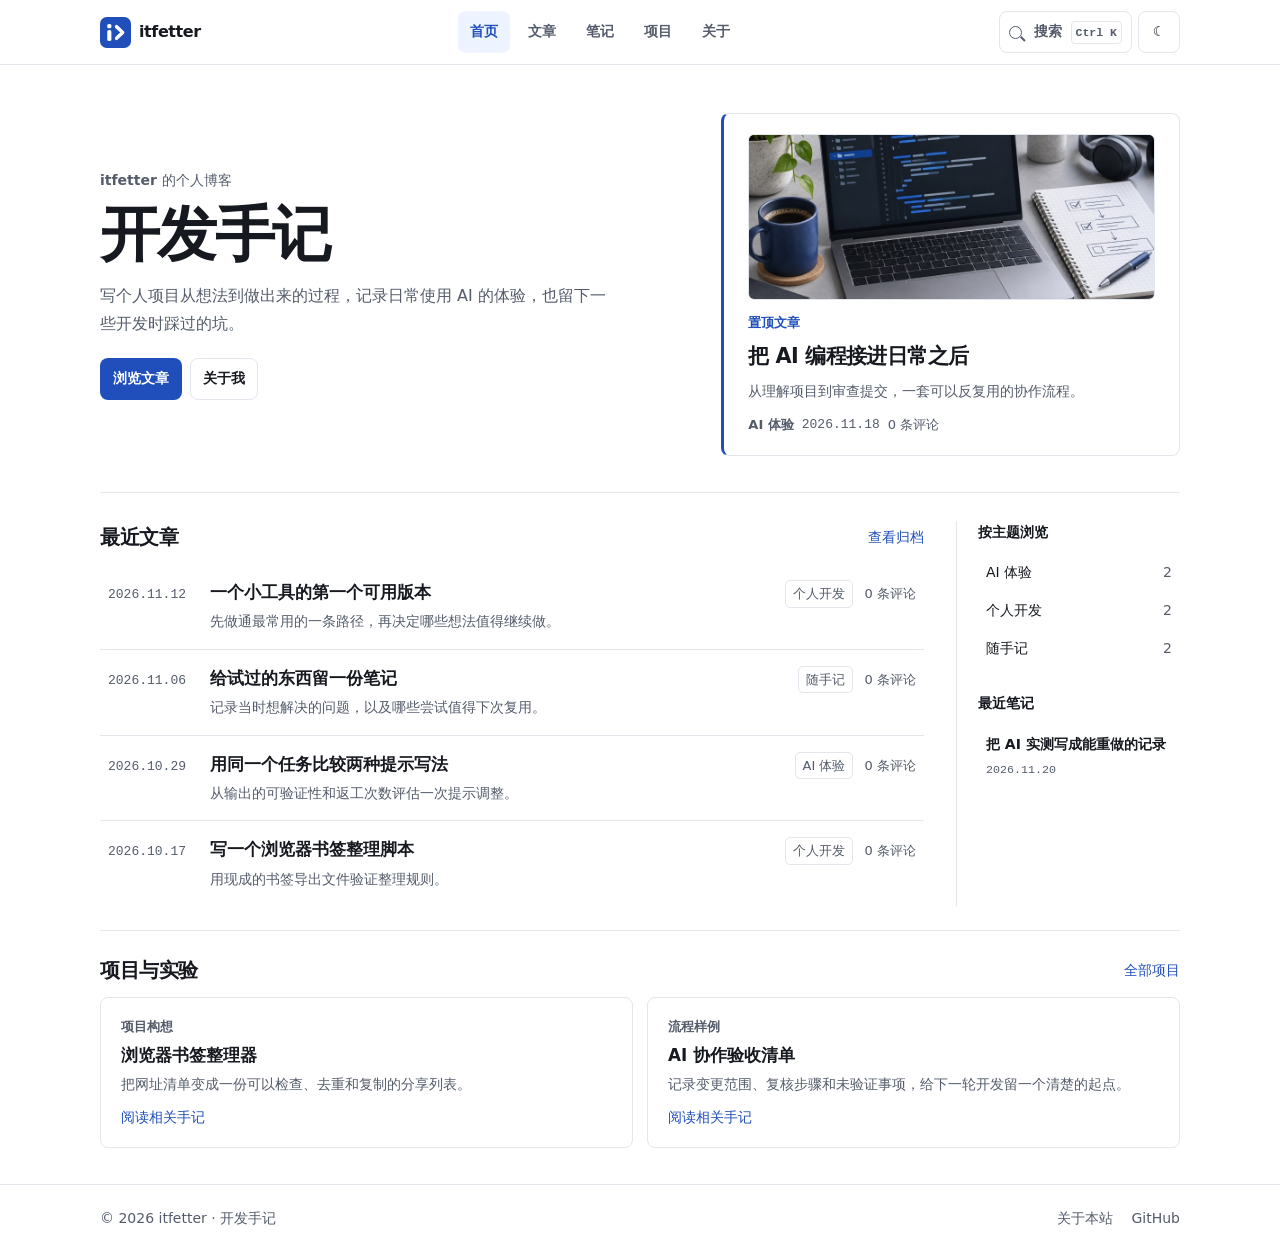
==== commit 063878c1: "Use the itfetter logo in site headers and browser tabs" ====
--- a/index.html
+++ b/index.html
@@ -12,13 +12,14 @@
     } catch {}
   </script>
   <link rel="stylesheet" href="./styles.css">
+  <link rel="icon" type="image/svg+xml" href="./assets/itfetter-icon.svg">
 </head>
 <body>
   <a class="skip" href="#main">跳到正文</a>
   <div class="progress" id="progress" aria-hidden="true"></div>
   <header class="header">
     <div class="wrap header-inner">
-      <a class="brand" href="#home"><span class="mark" aria-hidden="true">&gt;_</span><span id="brand-name">itfetter</span></a>
+      <a class="brand" href="#home"><img class="mark" src="./assets/itfetter-icon.svg" alt="" width="31" height="31"><span id="brand-name">itfetter</span></a>
       <nav class="nav" aria-label="主导航"><a href="#home">首页</a><a href="#archive">文章</a><a href="#notes">笔记</a><a href="#projects">项目</a><a href="#about">关于</a></nav>
       <div class="tools">
         <button class="icon search-button" id="open-search" aria-label="搜索文章"><span class="lens" aria-hidden="true"></span><span>搜索</span><kbd aria-hidden="true">Ctrl K</kbd></button>
--- a/styles.css
+++ b/styles.css
@@ -36,7 +36,7 @@
 .header{position:sticky;top:0;z-index:5;background:var(--bg);border-bottom:1px solid var(--line)}
 .header-inner{display:flex;align-items:center;justify-content:space-between;gap:10px;min-height:64px}
 .brand{display:inline-flex;align-items:center;gap:8px;font-weight:750;letter-spacing:-.025em}
-.mark{display:grid;place-items:center;width:31px;height:31px;border:1px solid var(--line);border-radius:8px;color:var(--accent);font:700 .875rem var(--mono)}
+.mark{display:block;flex:none}
 .nav,.tools,.actions,.filters{display:flex;align-items:center;gap:6px}
 .nav a,.icon,.primary,.secondary,.pill{min-height:42px;display:inline-flex;align-items:center;justify-content:center;border-radius:8px;padding:5px 12px;white-space:nowrap;font-size:.875rem;font-weight:600}
 .nav a{color:var(--muted)}
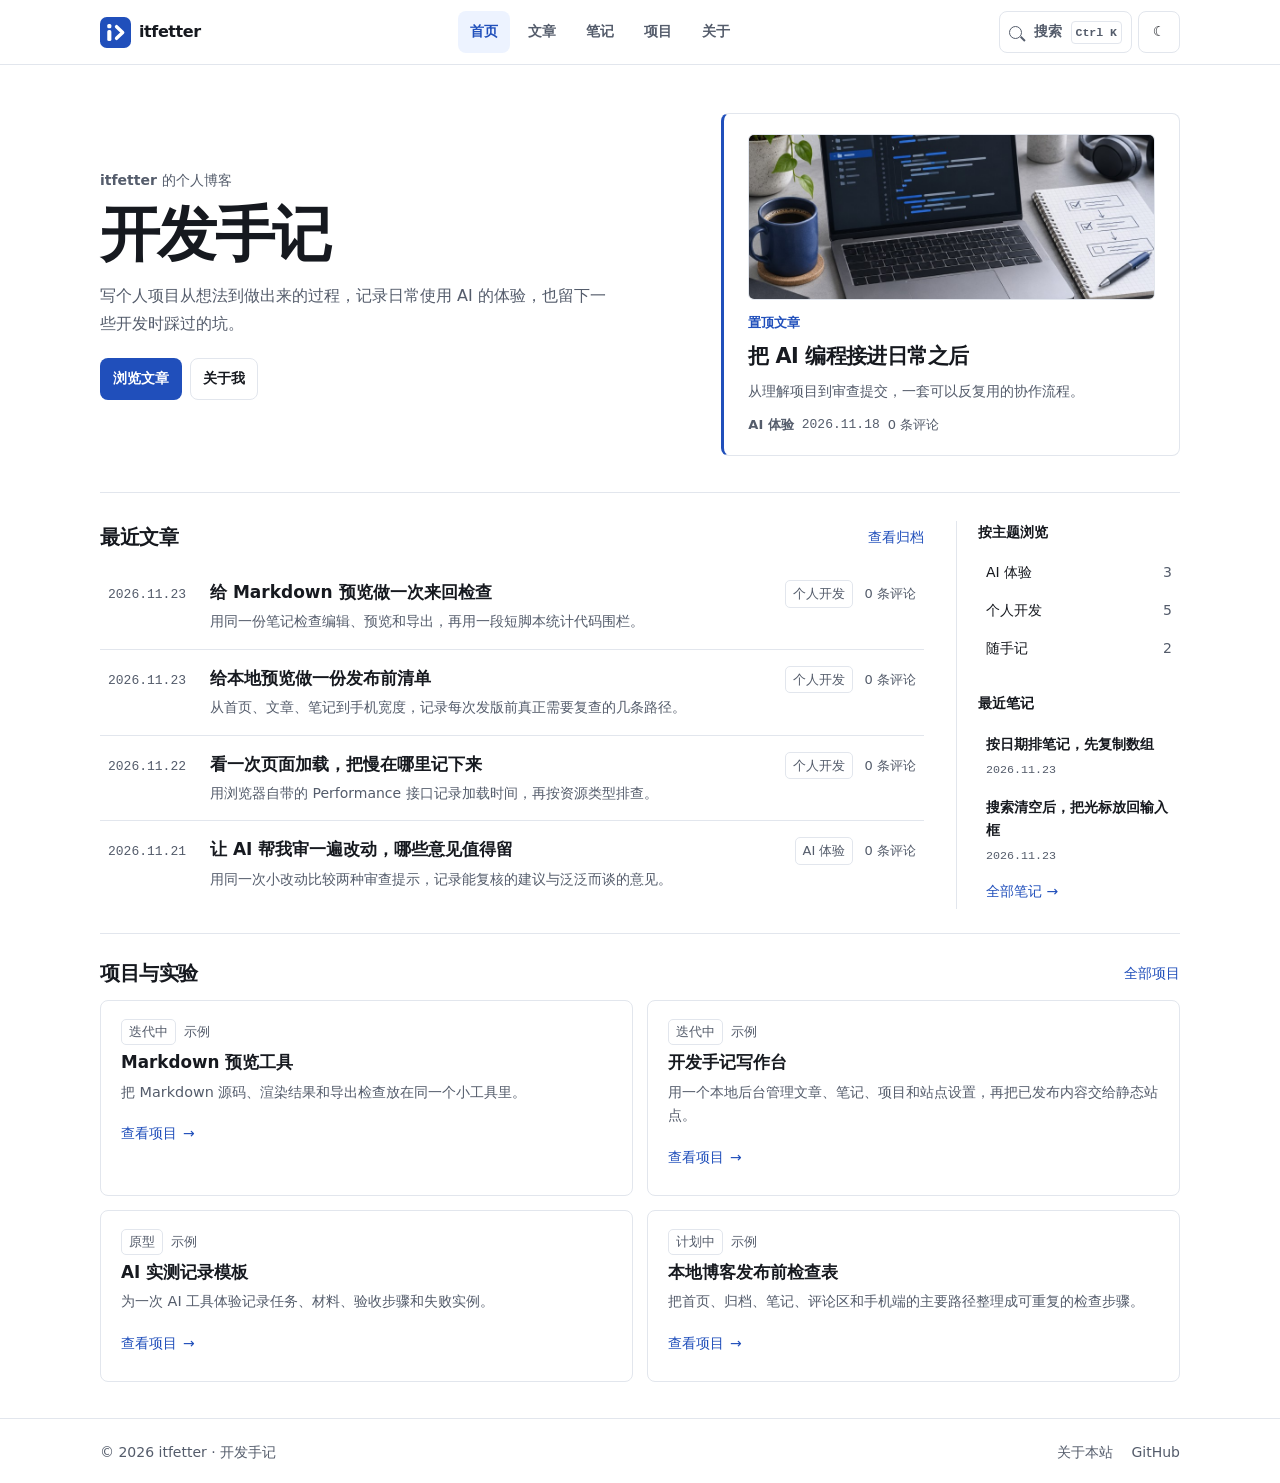
==== commit e39ae96a: "Expand blog content and complete notes and project browsing" ====
--- a/index.html
+++ b/index.html
@@ -22,15 +22,16 @@
       <a class="brand" href="#home"><img class="mark" src="./assets/itfetter-icon.svg" alt="" width="31" height="31"><span id="brand-name">itfetter</span></a>
       <nav class="nav" aria-label="主导航"><a href="#home">首页</a><a href="#archive">文章</a><a href="#notes">笔记</a><a href="#projects">项目</a><a href="#about">关于</a></nav>
       <div class="tools">
-        <button class="icon search-button" id="open-search" aria-label="搜索文章"><span class="lens" aria-hidden="true"></span><span>搜索</span><kbd aria-hidden="true">Ctrl K</kbd></button>
+        <button class="icon search-button" id="open-search" aria-label="站内搜索"><span class="lens" aria-hidden="true"></span><span>搜索</span><kbd aria-hidden="true">Ctrl K</kbd></button>
         <button class="icon" id="theme" aria-label="切换配色"></button>
       </div>
     </div>
+    <div class="wrap" id="article-return" hidden><a class="back" href="#archive"><span aria-hidden="true">←</span>返回</a></div>
   </header>
   <main id="main" class="wrap" tabindex="-1"><noscript>请启用 JavaScript 浏览博客原型。</noscript></main>
   <footer><div class="wrap footer-inner"><span id="footer-brand"></span><div class="footer-links"><a href="#about">关于本站</a><a id="github-link" hidden>GitHub</a></div></div></footer>
   <dialog class="search-dialog" id="search" aria-labelledby="search-label">
-    <div class="search-heading"><h2 id="search-label">搜索文章</h2><form method="dialog"><button class="icon" aria-label="关闭搜索">×</button></form></div>
+    <div class="search-heading"><h2 id="search-label">站内搜索</h2><form method="dialog"><button class="icon" aria-label="关闭搜索">×</button></form></div>
     <div class="search-form"><span class="lens" aria-hidden="true"></span><input type="search" id="query" role="combobox" aria-autocomplete="list" aria-expanded="true" aria-controls="results" aria-label="搜索关键词" placeholder="输入标题、主题或关键词" autocomplete="off" autofocus></div>
     <p class="search-count" id="search-count" role="status"></p>
     <div class="search-results" id="results" role="listbox" aria-label="匹配文章"></div>
@@ -53,6 +54,8 @@
     }
 
     const main = document.querySelector('main');
+    const articleReturnBar = document.querySelector('#article-return');
+    const articleBack = articleReturnBar.querySelector('a');
     const dialog = document.querySelector('#search');
     const query = document.querySelector('#query');
     const results = document.querySelector('#results');
@@ -65,10 +68,13 @@
     const commentLabel = post => `${post.commentCount ?? 0} 条评论`;
     const sampleCovers = new Map([
       ['working-with-coding-agents', ['ai-workflow.jpg', '浅色桌面上的笔记本电脑与记录任务的方格本']],
-      ['small-tool-first-release', ['first-release.jpg', '桌面上的小键盘、蓝色 U 盘与索引卡片']]
+      ['small-tool-first-release', ['first-release.jpg', '桌面上的小键盘、蓝色 U 盘与索引卡片']],
+      ['markdown-preview-roundtrip', ['markdown-preview.jpg', '显示文档与预览分栏的电脑和桌上的纸质笔记本']],
+      ['project-markdown-preview', ['markdown-preview.jpg', '显示文档与预览分栏的电脑和桌上的纸质笔记本']],
+      ['read-local-preview-metrics', ['local-metrics.jpg', '桌上的电脑显示加载趋势图，旁边放着笔和便签']]
     ]);
-    const cover = post => {
-      const image = post.sample && sampleCovers.get(post.id);
+    const cover = item => {
+      const image = item.sample && sampleCovers.get(item.id);
       if (!image) return '';
       const [filename, alt] = image;
       return `<img class="cover-image" src="assets/${filename}" alt="${alt}" width="900" height="600" decoding="async">`;
@@ -81,9 +87,38 @@
     let selectedResult = -1;
     let pendingReturn;
 
-    function indexCards(items) {
-      if (!items.length) return '<p class="subtle">暂无已发布内容。</p>';
-      return `<div class="index-grid">${items.map(item => `<article class="index-card"><div class="meta"><span class="tag">${escapeHtml(item.kind)}</span>${item.date ? date(item) : ''}</div><h3>${escapeHtml(item.title)}</h3><p>${escapeHtml(item.text)}</p><div class="actions">${item.post && posts.some(post => post.id === item.post) ? `<a href="#post/${item.post}">阅读相关手记</a>` : ''}${item.url ? `<a href="${escapeHtml(item.url)}">访问项目</a>` : ''}</div>${item.detail ? `<details><summary>展开笔记</summary><p>${escapeHtml(item.detail)}</p></details>` : ''}</article>`).join('')}</div>`;
+    const noteLink = note => `#notes/${encodeURIComponent(note.id)}`;
+    const projectLink = project => `#projects/${encodeURIComponent(project.id)}`;
+    const sampleLabel = item => item.sample ? '<span>示例</span>' : '';
+
+    function notesPage(key, category) {
+      const kinds = [...new Set(notes.map(note => note.kind))];
+      const selected = key === "category" ? kinds.find(kind => encodeURIComponent(kind) === category) : "";
+      const visible = selected ? notes.filter(note => note.kind === selected) : notes;
+      return `<div class="page-intro"><h1>开发笔记</h1><p>随手记下的开发做法、AI 实测和踩坑记录。</p></div>
+        <div class="filter-bar"><nav class="filters" aria-label="按笔记类别筛选"><a class="pill" href="#notes"${selected ? "" : ' aria-current="true"'}>全部</a>${kinds.map(kind => `<a class="pill" href="#notes/category/${encodeURIComponent(kind)}"${kind === selected ? ' aria-current="true"' : ""}>${escapeHtml(kind)}</a>`).join("")}</nav><span class="subtle" role="status">${visible.length} 条笔记</span></div>
+        <div class="note-list">${visible.map(note => {
+          const active = noteLink(note) === location.hash;
+          const heading = `<span class="meta">${date(note)}<span class="tag">${escapeHtml(note.kind)}</span>${sampleLabel(note)}</span><span class="note-title">${escapeHtml(note.title)}</span><span class="note-summary">${escapeHtml(note.text)}</span>`;
+          return `<article class="note-entry"${active ? ' id="selected-note" tabindex="-1"' : ""}>${note.detail ? `<details${active ? " open" : ""}><summary>${heading}</summary><div class="note-detail reading">${renderMarkdown(markdownBlocks(note.detail),false,true)}</div></details>` : heading}</article>`;
+        }).join("") || '<p class="subtle">暂无已发布的笔记。</p>'}</div>`;
+    }
+
+    function projectCards(items) {
+      if (!items.length) return '<p class="subtle">暂无已发布项目。</p>';
+      return `<div class="index-grid">${items.map(project => `<article class="index-card"><div class="meta"><span class="project-status">${escapeHtml(project.kind)}</span>${sampleLabel(project)}</div><h3>${escapeHtml(project.title)}</h3><p>${escapeHtml(project.text)}</p><a class="project-link" href="${projectLink(project)}">查看项目 <span aria-hidden="true">→</span><span class="sr-only"> ${escapeHtml(project.title)}</span></a></article>`).join("")}</div>`;
+    }
+
+    function projectsPage(key) {
+      const project = projects.find(item => projectLink(item) === `#projects/${key}`);
+      if (!project) return `<div class="page-intro"><h1>项目与实验</h1><p>记录小工具的实现过程、当前进度和下一步。</p></div>${projectCards(projects)}`;
+      const related = posts.find(post => post.id === project.post);
+      return `<article class="reading project-detail"><a class="quiet" href="#projects">← 全部项目</a>
+        <div class="meta"><span class="project-status">${escapeHtml(project.kind)}</span>${sampleLabel(project)}</div>
+        <h1>${escapeHtml(project.title)}</h1><p class="lede">${escapeHtml(project.text)}</p>
+        ${project.url ? `<a class="secondary" href="${escapeHtml(project.url)}">访问项目 ↗</a>` : ""}
+        ${cover(project)}${project.detail ? renderMarkdown(markdownBlocks(project.detail),false,true) : ""}
+        ${related ? `<div class="related"><span class="subtle">相关手记</span><br><a href="${postLink(related)}">${escapeHtml(related.title)}</a></div>` : ""}</article>`;
     }
 
     function home() {
@@ -97,8 +132,8 @@
         </section>
         <div class="home-grid"><section class="section" aria-labelledby="latest-title"><div class="section-head"><h2 id="latest-title">最近文章</h2><a href="#archive">查看归档</a></div>${latest.length ? `<ul class="rows">${latest.map(row).join('')}</ul>` : '<p class="subtle">暂无最近文章。</p>'}</section>
         <aside class="home-aside" aria-label="主题和笔记"><section><h2>按主题浏览</h2><ul class="topic-list">${Object.entries(topics).map(([key, name]) => `<li><a href="#archive/${key}"><span>${name}</span><span>${posts.filter(post => post.topic === key).length}</span></a></li>`).join('')}</ul></section>
-        ${notes.length ? `<section><h2>最近笔记</h2><a class="aside-link" href="#notes"><strong>${escapeHtml(notes[0].title)}</strong><small>${date(notes[0])}</small></a></section>` : ''}</aside></div>
-        <section class="section projects-section"><div class="section-head"><h2>项目与实验</h2><a href="#projects">全部项目</a></div>${indexCards(projects)}</section>`;
+        ${notes.length ? `<section><h2>最近笔记</h2>${notes.slice(0,2).map(note => `<a class="aside-link" href="${noteLink(note)}"><strong>${escapeHtml(note.title)}</strong><small>${date(note)}</small></a>`).join("")}<a class="quiet" href="#notes">全部笔记 →</a></section>` : ""}</aside></div>
+        <section class="section projects-section"><div class="section-head"><h2>项目与实验</h2><a href="#projects">全部项目</a></div>${projectCards(projects.slice(0,4))}</section>`;
     }
 
     function archive(topic) {
@@ -111,13 +146,12 @@
     }
 
     function article(post) {
-      const returnLink = history.state?.articleReturn?.hash || '#archive';
       const related = posts.find(item => item.topic === post.topic && item !== post);
       const blocks = markdownBlocks(post.body);
       const links = blocks.filter(block => /^h[1-6]$/.test(block.type)).map((block, i) => `<li><a href="${postLink(post)}/${i + 1}">${escapeHtml(block.text)}</a></li>`).join('');
       const discussion = `<a class="toc-comments" href="${postLink(post)}/comments"><span>讨论与评论</span><span class="comment-count" data-comment-count>${commentLabel(post)}</span></a>`;
       const toc = cssClass => `<nav class="toc ${cssClass}" aria-label="本文目录"><strong>本文目录</strong>${links ? `<ol>${links}</ol>` : ''}${discussion}</nav>`;
-      return `<div class="article-grid"><article class="reading"><a class="back" href="${escapeHtml(returnLink)}"><span aria-hidden="true">←</span>返回</a>${metadata(post)}<h1>${escapeHtml(post.title)}</h1><p class="lede">${escapeHtml(post.summary)}</p>${post.sample ? '<p class="meta">原型样稿</p>' : ''}
+      return `<div class="article-grid"><article class="reading">${metadata(post)}<h1>${escapeHtml(post.title)}</h1><p class="lede">${escapeHtml(post.summary)}</p>${post.sample ? '<p class="meta">原型样稿</p>' : ''}
         ${cover(post)}${toc('toc-inline')}<div id="article-body">${renderMarkdown(blocks,true)}
         ${post.id === 'working-with-coding-agents' && post.sample ? '<div class="table-scroll" tabindex="0"><table><caption>文章列表验收示例</caption><thead><tr><th scope="col">检查项</th><th scope="col">怎么验证</th><th scope="col">期望结果</th></tr></thead><tbody><tr><th scope="row">空列表</th><td>筛选无匹配内容</td><td>提示可以换一个主题</td></tr><tr><th scope="row">长标题</th><td>在手机宽度阅读两行以上标题</td><td>日期和标题清晰对齐</td></tr><tr><th scope="row">分页</th><td>筛选后切换到下一页</td><td>主题条件继续生效</td></tr></tbody></table></div>' : ''}</div>
         ${related ? `<div class="related"><span class="subtle">继续阅读</span><br><a href="${postLink(related)}">${escapeHtml(related.title)}</a></div>` : ''}
@@ -259,10 +293,13 @@
       const post = page === 'post' && posts.find(item => item.id === key);
       const stayOnArticle = post && post.id === currentPost;
       const stayOnArchive = page === 'archive' && currentPage === 'archive';
+      const filterNotes = page === 'notes' && currentPage === 'notes' && (!key || key === 'category');
       const returning = pendingReturn;
       pendingReturn = undefined;
       currentPage = page;
       currentPost = post ? post.id : '';
+      articleReturnBar.hidden = !post;
+      if (post) articleBack.href = history.state?.articleReturn?.hash || '#archive';
       const current = page === 'post' ? 'archive' : page;
       document.querySelectorAll('.nav a').forEach(link => {
         if (link.hash === `#${current}`) link.setAttribute('aria-current','page');
@@ -277,11 +314,11 @@
           mountComments(post);
         }
       }
-      else if (page === 'notes') main.innerHTML = `<div class="page-intro"><h1>开发笔记</h1><p>短一些的观察、做法和踩坑记录。</p></div>${indexCards(notes)}`;
-      else if (page === 'projects') main.innerHTML = `<div class="page-intro"><h1>项目与实验</h1><p>小工具的构想，以及做东西时可以复用的流程样例。</p></div>${indexCards(projects)}`;
+      else if (page === 'notes') main.innerHTML = notesPage(key, section);
+      else if (page === 'projects') main.innerHTML = projectsPage(key);
       else if (page === 'about') main.innerHTML = about();
       else main.innerHTML = '<div class="page-intro"><h1>没有找到这个页面</h1><a class="quiet" href="#archive">浏览文章归档</a></div>';
-      const heading = post && section && document.getElementById(`section-${section}`);
+      const heading = post && section ? document.getElementById(`section-${section}`) : main.querySelector('#selected-note');
       if (returning) {
         main.focus({preventScroll:true});
         window.scrollTo(0, returning.top);
@@ -289,7 +326,7 @@
       } else if (heading) {
         heading.focus({preventScroll:true});
         heading.scrollIntoView({behavior:matchMedia('(prefers-reduced-motion: reduce)').matches ? 'instant' : 'smooth'});
-      } else if (stayOnArchive) {
+      } else if (stayOnArchive || filterNotes) {
         main.querySelector('.pill[aria-current]').focus({preventScroll:true});
       } else {
         main.focus({preventScroll:true});
@@ -304,18 +341,24 @@
 
     function search() {
       const terms = query.value.trim().toLowerCase().split(/\s+/).filter(Boolean);
-      const matches = posts.filter(post => {
-        const content = [post.title, topics[post.topic], post.summary, post.body].join(' ').toLowerCase();
-        return terms.every(term => content.includes(term));
+      const articleResults = posts.map(post => ({title:post.title, href:postLink(post), label:`文章 · ${topics[post.topic]}`, text:[post.summary, post.body]}));
+      const records = terms.length ? [
+        ...articleResults,
+        ...notes.map(note => ({title:note.title, href:noteLink(note), label:`笔记 · ${note.kind}`, text:[note.text, note.detail]})),
+        ...projects.map(project => ({title:project.title, href:projectLink(project), label:`项目 · ${project.kind}`, text:[project.text, project.detail]}))
+      ] : articleResults;
+      const matches = records.filter(item => {
+        const text = [item.title, item.label, ...item.text].join(' ').toLowerCase();
+        return terms.every(term => text.includes(term));
       });
       searchOptions = matches;
       selectedResult = -1;
       query.removeAttribute('aria-activedescendant');
-      searchCount.textContent = terms.length ? `${matches.length} 篇匹配` : '最近文章';
-      results.innerHTML = matches.length ? matches.map((post, index) => `<div role="option" aria-selected="false" id="search-result-${index}" data-result="${index}"><strong>${escapeHtml(post.title)}</strong><small>${topics[post.topic]} · ${post.date}</small></div>`).join('') : '';
+      searchCount.textContent = terms.length ? `${matches.length} 条匹配` : '最近文章';
+      results.innerHTML = matches.map((item, index) => `<div role="option" aria-selected="false" id="search-result-${index}" data-result="${index}"><strong>${escapeHtml(item.title)}</strong><small>${escapeHtml(item.label)}</small></div>`).join('');
       const empty = dialog.querySelector('.search-empty');
       if (empty) empty.remove();
-      if (!matches.length) results.insertAdjacentHTML('afterend','<div class="search-empty"><p>没有找到相关文章。</p><button type="button" class="secondary" id="reset-search">清空搜索</button></div>');
+      if (!matches.length) results.insertAdjacentHTML('afterend','<div class="search-empty"><p>没有找到匹配的文章、笔记或项目。</p><button type="button" class="secondary" id="reset-search">清空搜索</button></div>');
     }
 
     function openSearch(searchText = '') {
@@ -343,10 +386,11 @@
     document.querySelector('#open-search').addEventListener('click', () => openSearch());
     query.addEventListener('input', search);
     function openResult(index) {
-      const destination = postLink(searchOptions[index]);
+      const destination = searchOptions[index].href;
       dialog.close();
       if (location.hash === destination) main.focus({preventScroll:true});
-      else navigateToArticle(destination, query.value);
+      else if (destination.startsWith('#post/')) navigateToArticle(destination, query.value);
+      else location.hash = destination;
     }
 
     results.addEventListener('click', event => {
@@ -397,13 +441,6 @@
     main.addEventListener('click', async event => {
       const link = event.target.closest('a');
       if (link && event.button === 0 && !event.defaultPrevented && !event.altKey && !event.ctrlKey && !event.metaKey && !event.shiftKey) {
-        const previous = history.state?.articleReturn;
-        if (link.classList.contains('back') && previous) {
-          event.preventDefault();
-          pendingReturn = previous;
-          history.go(-previous.steps);
-          return;
-        }
         const destination = link.getAttribute('href');
         if (destination?.startsWith('#post/')) {
           event.preventDefault();
@@ -417,6 +454,14 @@
         await navigator.clipboard.writeText(copy.closest('.code-panel').querySelector('code').textContent);
         copy.textContent = '已复制';
       } catch { copy.textContent = '请手动复制'; }
+    });
+    articleBack.addEventListener('click', event => {
+      if (event.button !== 0 || event.altKey || event.ctrlKey || event.metaKey || event.shiftKey) return;
+      const previous = history.state?.articleReturn;
+      if (!previous) return;
+      event.preventDefault();
+      pendingReturn = previous;
+      history.go(-previous.steps);
     });
     window.addEventListener('scroll', updateProgress, {passive:true});
     window.addEventListener('resize', updateProgress);
--- a/styles.css
+++ b/styles.css
@@ -1,4 +1,5 @@
 :root {
+  --article-back-height:44px;
   color-scheme:light;
   --bg:#fff;--surface:#fff;--subtle:#f7f8fa;--hover:#f1f3f6;
   --ink:#16191f;--muted:#545c6b;--line:#e2e6ed;--strong-line:#cdd3de;
@@ -83,6 +84,7 @@
 .topic-list a:hover,.aside-link:hover{background:var(--hover);color:var(--accent)}
 .aside-link{display:block;padding-block:8px}
 .aside-link small{display:block;margin-top:4px}
+.home-aside .quiet{display:inline-block;margin:6px 8px}
 .row{display:grid;grid-template-columns:6.25rem minmax(0,1fr) auto;align-items:baseline;gap:16px;padding:16px 8px;border-radius:6px}
 .rows li + li{border-top:1px solid var(--line)}
 .row:hover{background:var(--subtle)}
@@ -110,13 +112,30 @@
 .index-card{border:1px solid var(--line);border-radius:8px;background:var(--surface);padding:18px 20px;min-width:0;overflow-wrap:anywhere}
 .index-card h3{font-size:1.05rem;margin:4px 0}
 .index-card p{color:var(--muted);font-size:.9rem;margin:0 0 9px}
-.index-card a,.index-card summary{color:var(--accent);font-size:.875rem}
-.index-card summary{cursor:pointer;padding-block:6px}
+.index-card a{color:var(--accent);font-size:.875rem}
+.project-status{display:inline-flex;align-items:center;border:1px solid var(--line);border-radius:5px;padding:1px 7px;color:var(--muted)}
+.project-link{display:inline-flex;align-items:center;gap:6px;min-height:40px}
+.project-link:hover{text-decoration:underline;text-underline-offset:4px}
+.project-detail .meta{margin-top:18px}
+.project-detail .secondary{margin-bottom:12px}
+.note-list{max-width:760px;border-top:1px solid var(--line)}
+.note-entry{border-bottom:1px solid var(--line);padding:0 14px;overflow-wrap:anywhere;scroll-margin-top:112px}
+.note-entry>details>summary{display:grid;gap:4px;position:relative;cursor:pointer;list-style:none;padding:15px 32px 15px 0}
+.note-entry>details>summary::-webkit-details-marker{display:none}
+.note-entry>details>summary::after{content:"+";position:absolute;right:2px;top:22px;color:var(--accent);font-size:1.125rem}
+.note-entry>details[open]>summary::after{content:"−"}
+.note-entry>details>summary:hover .note-title{color:var(--accent)}
+.note-entry:not(:has(details)){padding-block:15px}
+.note-title,.note-summary{display:block}
+.note-title{font-size:1.0625rem;font-weight:650}
+.note-summary{color:var(--muted);font-size:.9rem}
+.note-detail.reading{width:100%;margin:0 0 16px;padding:12px 0 0;border-top:1px solid var(--line)}
+.note-detail p:last-child{margin-bottom:0}
 .progress{position:fixed;top:0;left:0;height:2px;width:0;background:var(--accent);z-index:6;pointer-events:none}
 .article-grid{display:grid;grid-template-columns:minmax(0,720px) minmax(0,1fr);gap:48px}
 .reading{width:min(720px,100%);padding:36px 0 28px;margin-inline:auto}
 .article-grid .reading{width:100%;margin:0}
-.back{display:inline-flex;align-items:center;gap:7px;min-height:36px;margin-bottom:13px}
+.back{display:inline-flex;align-items:center;gap:7px;min-height:var(--article-back-height);padding-inline-end:12px}
 .back span{font-size:1.05em}
 .about-page{width:min(920px,100%);margin-inline:auto;padding:40px 0 28px}
 .about-header{padding:clamp(20px,4vw,36px);border:1px solid var(--line);border-radius:10px;background:var(--subtle);overflow-wrap:anywhere}
@@ -139,9 +158,10 @@
 .reading .lede{font-size:1.125rem;margin:12px 0 16px}
 .reading .cover-image{aspect-ratio:2.1;width:100%;height:auto;margin:20px 0 24px}
 .reading p{line-height:1.8;margin-bottom:14px;overflow-wrap:anywhere}
-.reading h2{font-size:1.4rem;margin:25px 0 8px;scroll-margin-top:88px;letter-spacing:-.025em}
+.reading h2{font-size:1.4rem;margin:25px 0 8px;letter-spacing:-.025em}
+.article-grid .reading :is(h2,h3,h4,h5,h6){scroll-margin-top:calc(88px + var(--article-back-height))}
 .toc{font-size:.875rem;color:var(--muted);border-left:1px solid var(--line);padding-left:12px}
-.article-grid .toc{align-self:start;position:sticky;top:88px;margin-top:68px}
+.article-grid .toc{align-self:start;position:sticky;top:calc(88px + var(--article-back-height));margin-top:24px}
 .toc strong{display:block;color:var(--ink);margin:0 8px 5px}
 .toc ol{list-style:none;margin:0;padding:0}
 .toc a{display:block;padding:6px 8px;border-radius:6px}
@@ -162,9 +182,7 @@
 .table-scroll caption{text-align:left;margin-bottom:6px;color:var(--muted)}
 .table-scroll th,.table-scroll td{text-align:left;border-bottom:1px solid var(--line);padding:9px 10px}
 .table-scroll thead{background:var(--subtle)}
-.index-card .actions:empty{display:none}
-.index-card .actions{margin-top:6px}
-.reading :is(h3,h4,h5,h6){margin:18px 0 8px;scroll-margin-top:88px}
+.reading :is(h3,h4,h5,h6){margin:18px 0 8px}
 :is(.reading,.editor-preview) blockquote{margin:16px 0;padding:7px 13px;border-left:2px solid var(--strong-line);color:var(--muted)}
 :is(.reading,.editor-preview) :not(pre)>code{font-size:.875em;background:var(--subtle);padding:2px 4px;border-radius:4px}
 .admin-header{display:flex;align-items:center;justify-content:space-between;gap:12px;min-height:64px}
@@ -347,10 +365,11 @@
   .comment-children{margin-left:12px}
   .filter-bar{flex-wrap:wrap}
   .page-intro{padding-top:28px}
+  .note-entry{scroll-margin-top:124px}
   .about-page{padding-top:24px}
   .about-grid{grid-template-columns:minmax(0,1fr);gap:20px;margin-top:24px}
   .about-links{grid-column:1;border-inline-start:0;border-top:1px solid var(--line);padding:16px 0 0}
-  .reading h2{scroll-margin-top:123px}
+  .article-grid .reading :is(h2,h3,h4,h5,h6){scroll-margin-top:calc(123px + var(--article-back-height))}
   .footer-inner{flex-wrap:wrap;padding-block:11px}
   .admin-layout{display:block}
   .admin-sidebar{padding:12px 0;border-right:0;border-bottom:1px solid var(--line)}
@@ -362,7 +381,6 @@
   .admin-row-actions{grid-column:1/-1;justify-self:end}
   .admin-row-actions :is(a,button){min-height:42px}
   .admin-metric{padding:9px}
-  .reading :is(h3,h4,h5,h6){scroll-margin-top:123px}
 }
 @media(pointer:coarse){.block-menu summary{min-height:42px}}
 @media(prefers-reduced-motion:reduce){*{transition:none!important}}
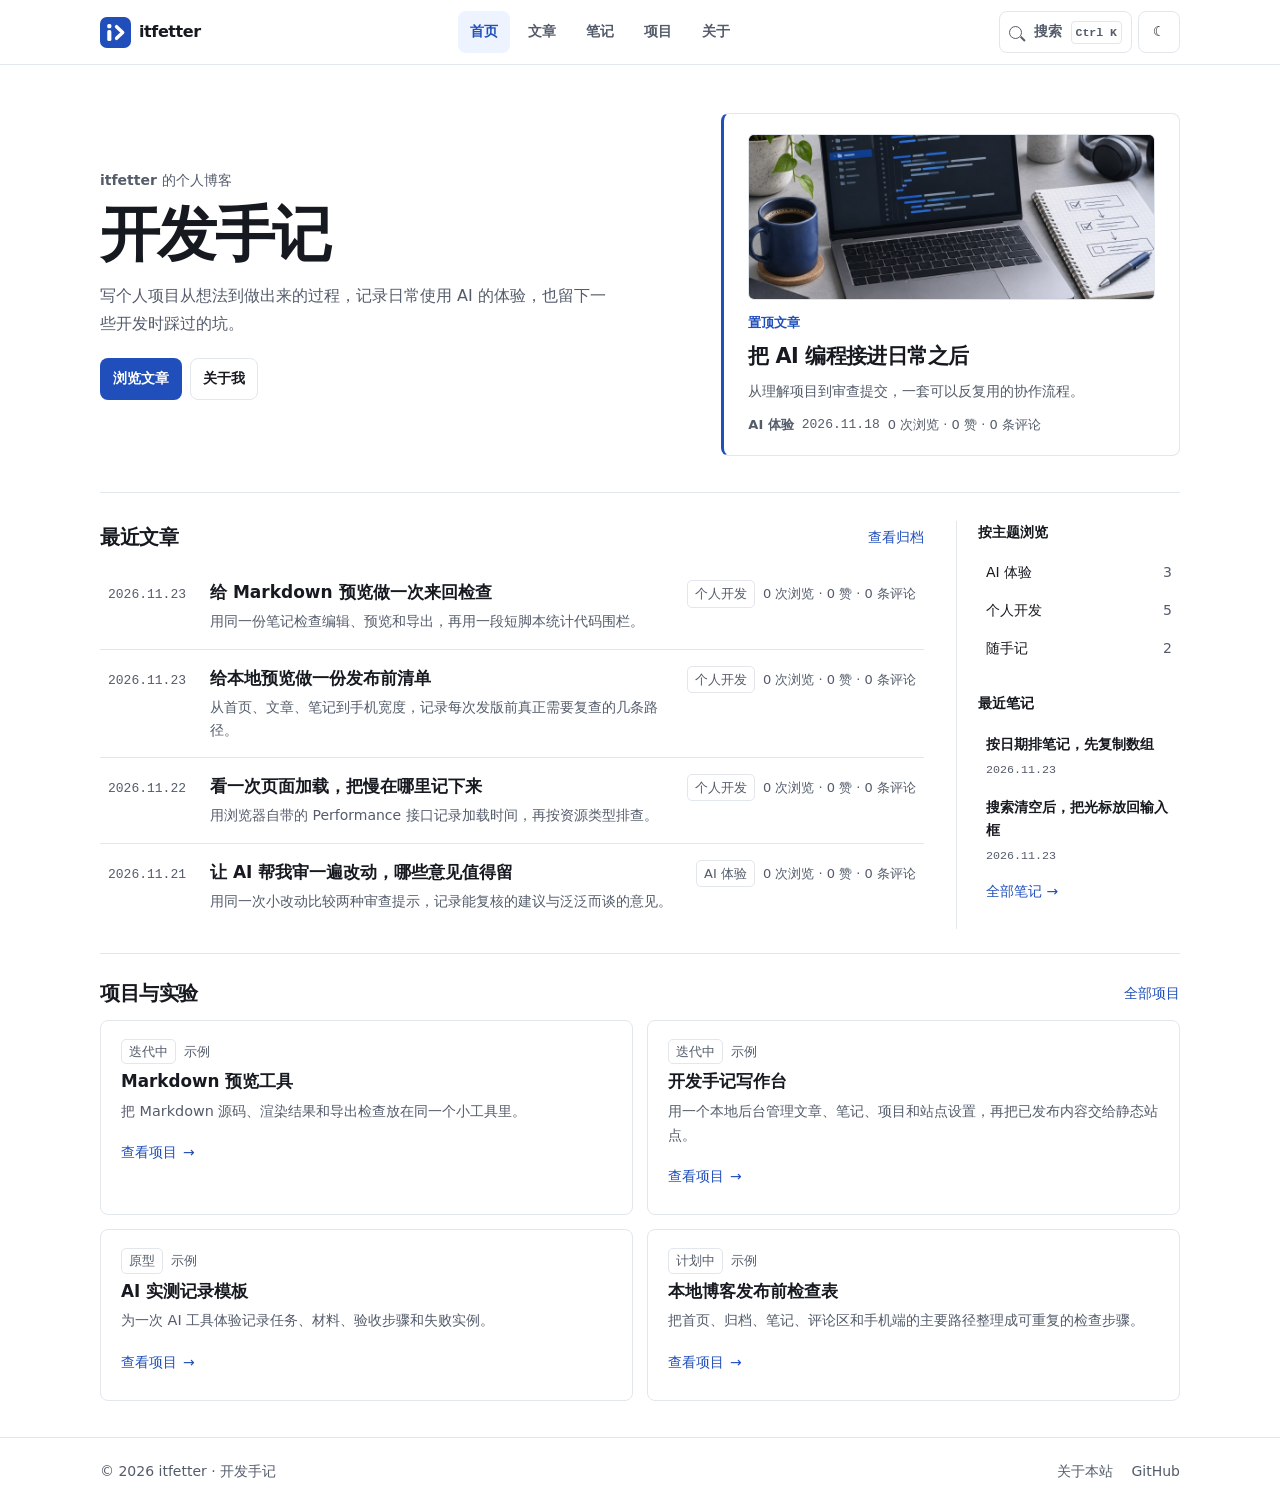
==== commit 01bce8d8: "Track article views and allow readers to like posts" ====
--- a/index.html
+++ b/index.html
@@ -66,6 +66,7 @@
     const date = post => `<time datetime="${post.date}">${post.date.replaceAll('-', '.')}</time>`;
     const metadata = post => `<div class="meta"><span class="tag">${topics[post.topic]}</span>${date(post)}</div>`;
     const commentLabel = post => `${post.commentCount ?? 0} 条评论`;
+    const engagementLabel = post => `${post.viewCount ?? 0} 次浏览 · ${post.likeCount ?? 0} 赞`;
     const sampleCovers = new Map([
       ['working-with-coding-agents', ['ai-workflow.jpg', '浅色桌面上的笔记本电脑与记录任务的方格本']],
       ['small-tool-first-release', ['first-release.jpg', '桌面上的小键盘、蓝色 U 盘与索引卡片']],
@@ -79,7 +80,7 @@
       const [filename, alt] = image;
       return `<img class="cover-image" src="assets/${filename}" alt="${alt}" width="900" height="600" decoding="async">`;
     };
-    const row = post => `<li><a class="row" href="${postLink(post)}">${date(post)}<div class="row-content"><strong>${escapeHtml(post.title)}</strong><small>${escapeHtml(post.summary)}</small></div><span class="row-meta"><span class="tag">${topics[post.topic]}</span><span class="comment-count">${commentLabel(post)}</span></span></a></li>`;
+    const row = post => `<li><a class="row" href="${postLink(post)}">${date(post)}<div class="row-content"><strong>${escapeHtml(post.title)}</strong><small>${escapeHtml(post.summary)}</small></div><span class="row-meta"><span class="tag">${topics[post.topic]}</span><span class="article-counts">${engagementLabel(post)} <span aria-hidden="true">·</span> ${commentLabel(post)}</span></span></a></li>`;
     const progress = document.querySelector('#progress');
     let currentPage = '';
     let currentPost = '';
@@ -128,7 +129,7 @@
         <div><p class="hero-author">${escapeHtml(settings.author)} 的个人博客</p><h1 id="welcome">${escapeHtml(settings.title)}</h1>
         <p class="hero-description">${escapeHtml(settings.description)}</p>
         <div class="actions"><a class="primary" href="#archive">浏览文章</a><a class="secondary" href="#about">关于我</a></div></div>
-        ${lead ? `<a class="feature" href="${postLink(lead)}">${cover(lead)}<span class="feature-label">置顶文章</span><h2>${escapeHtml(lead.title)}</h2><p>${escapeHtml(lead.summary)}</p><div class="meta"><span class="tag">${topics[lead.topic]}</span>${date(lead)}<span class="comment-count">${commentLabel(lead)}</span></div></a>` : ''}
+        ${lead ? `<a class="feature" href="${postLink(lead)}">${cover(lead)}<span class="feature-label">置顶文章</span><h2>${escapeHtml(lead.title)}</h2><p>${escapeHtml(lead.summary)}</p><div class="meta"><span class="tag">${topics[lead.topic]}</span>${date(lead)}<span class="article-counts">${engagementLabel(lead)} <span aria-hidden="true">·</span> ${commentLabel(lead)}</span></div></a>` : ''}
         </section>
         <div class="home-grid"><section class="section" aria-labelledby="latest-title"><div class="section-head"><h2 id="latest-title">最近文章</h2><a href="#archive">查看归档</a></div>${latest.length ? `<ul class="rows">${latest.map(row).join('')}</ul>` : '<p class="subtle">暂无最近文章。</p>'}</section>
         <aside class="home-aside" aria-label="主题和笔记"><section><h2>按主题浏览</h2><ul class="topic-list">${Object.entries(topics).map(([key, name]) => `<li><a href="#archive/${key}"><span>${name}</span><span>${posts.filter(post => post.topic === key).length}</span></a></li>`).join('')}</ul></section>
@@ -152,12 +153,48 @@
       const discussion = `<a class="toc-comments" href="${postLink(post)}/comments"><span>讨论与评论</span><span class="comment-count" data-comment-count>${commentLabel(post)}</span></a>`;
       const toc = cssClass => `<nav class="toc ${cssClass}" aria-label="本文目录"><strong>本文目录</strong>${links ? `<ol>${links}</ol>` : ''}${discussion}</nav>`;
       return `<div class="article-grid"><article class="reading">${metadata(post)}<h1>${escapeHtml(post.title)}</h1><p class="lede">${escapeHtml(post.summary)}</p>${post.sample ? '<p class="meta">原型样稿</p>' : ''}
+        <div class="article-engagement"><span data-view-count>${post.viewCount ?? 0} 次浏览</span><button type="button" class="secondary" aria-label="点赞文章" aria-pressed="false" disabled><span aria-hidden="true">♡</span><span data-like-label>点赞 ${post.likeCount ?? 0}</span></button><span role="status"></span></div>
         ${cover(post)}${toc('toc-inline')}<div id="article-body">${renderMarkdown(blocks,true)}
         ${post.id === 'working-with-coding-agents' && post.sample ? '<div class="table-scroll" tabindex="0"><table><caption>文章列表验收示例</caption><thead><tr><th scope="col">检查项</th><th scope="col">怎么验证</th><th scope="col">期望结果</th></tr></thead><tbody><tr><th scope="row">空列表</th><td>筛选无匹配内容</td><td>提示可以换一个主题</td></tr><tr><th scope="row">长标题</th><td>在手机宽度阅读两行以上标题</td><td>日期和标题清晰对齐</td></tr><tr><th scope="row">分页</th><td>筛选后切换到下一页</td><td>主题条件继续生效</td></tr></tbody></table></div>' : ''}</div>
         ${related ? `<div class="related"><span class="subtle">继续阅读</span><br><a href="${postLink(related)}">${escapeHtml(related.title)}</a></div>` : ''}
         <section class="article-comments" aria-labelledby="section-comments"><div class="discussion-heading"><h2 id="section-comments" tabindex="-1">讨论与评论</h2><span class="comment-count" data-comment-count>${commentLabel(post)}</span></div>
         <form class="comment-form" hidden><label>昵称<input name="author" maxlength="40" autocomplete="nickname" required></label><div class="comment-reply" hidden><span></span><button type="button" class="secondary">取消回复</button></div><label>评论<textarea name="body" rows="4" maxlength="2000" required placeholder="分享你的实践经验，或提一个问题"></textarea></label><div class="comment-form-actions"><small>支持行内代码 · Ctrl / ⌘ + Enter 发布</small><button type="submit" class="primary">发表评论</button></div></form>
         <p class="comment-feedback" role="status">正在加载评论…</p><button type="button" class="secondary comment-retry" hidden>重新加载</button><div class="comment-list"></div></section></article>${toc('')}</div>`;
+    }
+
+    function mountEngagement(post) {
+      const panel = main.querySelector('.article-engagement');
+      const view = panel.querySelector('[data-view-count]');
+      const button = panel.querySelector('button');
+      const status = panel.querySelector('[role=status]');
+      const endpoint = `./api/post-stats?post=${encodeURIComponent(post.id)}`;
+      let liked = false;
+
+      async function update(action) {
+        button.disabled = true;
+        status.textContent = '';
+        try {
+          const response = await fetch(endpoint,{method:'POST',headers:{'Content-Type':'application/json'},body:JSON.stringify(action)});
+          if (!response.ok) throw new Error();
+          const result = await response.json();
+          post.viewCount = result.viewCount;
+          post.likeCount = result.likeCount;
+          liked = result.liked;
+          view.textContent = `${post.viewCount} 次浏览`;
+          button.setAttribute('aria-pressed', String(liked));
+          button.querySelector('[aria-hidden]').textContent = liked ? '♥' : '♡';
+          button.querySelector('[data-like-label]').textContent = `${liked ? '已点赞' : '点赞'} ${post.likeCount}`;
+          button.disabled = false;
+        } catch {
+          if (action === 'view') status.textContent = '实时统计暂不可用。';
+          else {
+            status.textContent = '点赞未保存，请重试。';
+            button.disabled = false;
+          }
+        }
+      }
+      button.addEventListener('click', () => update(liked ? 'unlike' : 'like'));
+      update('view');
     }
 
     function mountComments(post) {
@@ -312,6 +349,7 @@
         if (!stayOnArticle) {
           main.innerHTML = article(post);
           mountComments(post);
+          mountEngagement(post);
         }
       }
       else if (page === 'notes') main.innerHTML = notesPage(key, section);
--- a/styles.css
+++ b/styles.css
@@ -95,7 +95,8 @@
 .row-meta{display:flex;align-items:baseline;justify-content:flex-end;gap:12px}
 .row-meta .tag{padding:2px 7px;border:1px solid var(--line);border-radius:5px;font-weight:500}
 .comment-count{color:var(--muted);font-size:.8125rem;font-variant-numeric:tabular-nums;white-space:nowrap}
-.row-meta .comment-count{text-align:right;min-width:4.2em}
+.article-counts,.article-engagement{font-size:.8125rem;color:var(--muted);font-variant-numeric:tabular-nums}
+.article-counts{white-space:nowrap}
 .home-grid .row{grid-template-columns:5.75rem minmax(0,1fr) auto;gap:10px}
 .home-grid .row-meta{flex-wrap:wrap;gap:4px 8px}
 .projects-section{border-top:1px solid var(--line);margin-top:24px;padding-top:23px}
@@ -156,6 +157,9 @@
 .about-feature small{margin-bottom:2px;color:var(--accent);font-size:.8125rem}
 .reading .meta{margin-bottom:9px}
 .reading .lede{font-size:1.125rem;margin:12px 0 16px}
+.article-engagement{display:flex;align-items:center;flex-wrap:wrap;gap:8px 12px;margin:12px 0 20px}
+.article-engagement button{gap:6px}
+.article-engagement button[aria-pressed=true]{color:var(--accent);background:var(--selected);border-color:var(--accent)}
 .reading .cover-image{aspect-ratio:2.1;width:100%;height:auto;margin:20px 0 24px}
 .reading p{line-height:1.8;margin-bottom:14px;overflow-wrap:anywhere}
 .reading h2{font-size:1.4rem;margin:25px 0 8px;letter-spacing:-.025em}
@@ -360,7 +364,6 @@
   .home-aside{border-left:0;border-top:1px solid var(--line);padding:14px 0 0}
   .row,.home-grid .row{grid-template-columns:minmax(0,1fr);gap:4px 8px;padding:12px 4px}
   .row-meta,.home-grid .row-meta{justify-content:flex-start}
-  .row-meta .comment-count{min-width:0;text-align:left}
   .comment-thread,.comment-form:not([hidden]){padding:12px}
   .comment-children{margin-left:12px}
   .filter-bar{flex-wrap:wrap}
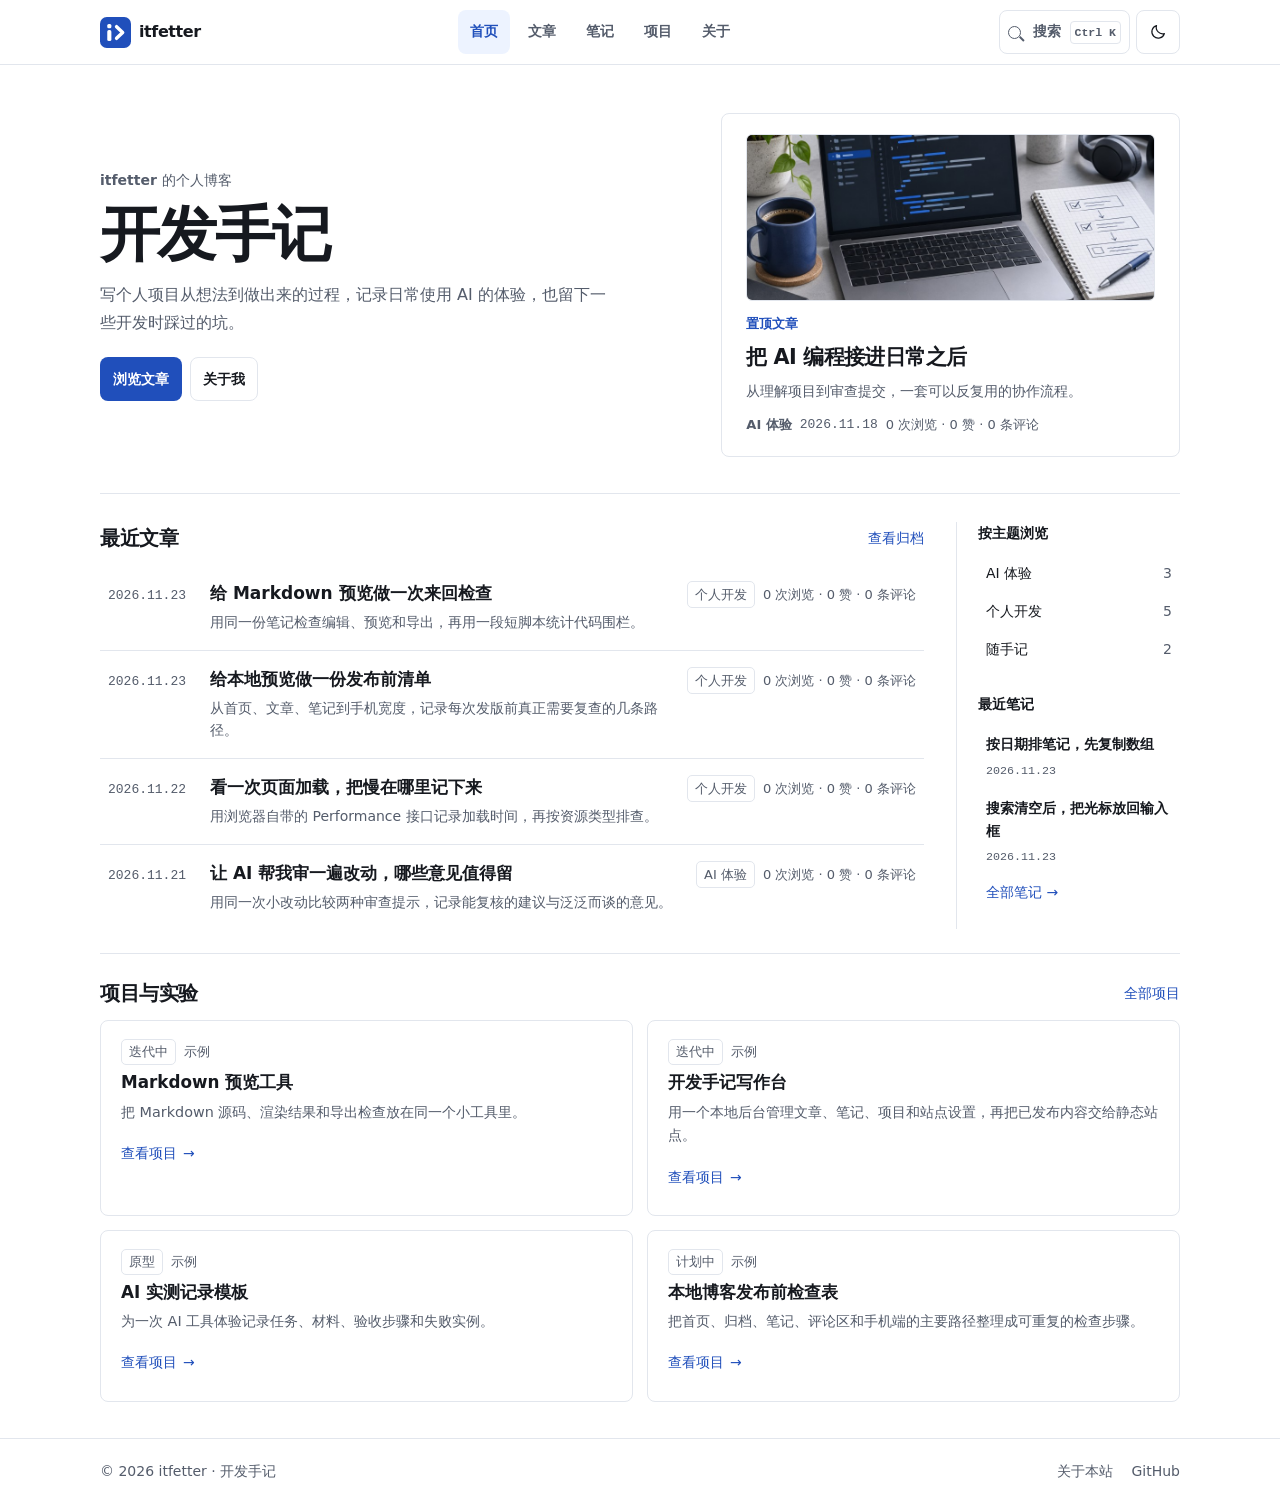
==== commit dbfe7615: "Polish admin filters and add inline comment replies" ====
--- a/index.html
+++ b/index.html
@@ -1,511 +1,541 @@
-<!doctype html>
-<html lang="zh-CN">
-<head>
-  <meta charset="utf-8">
-  <meta name="viewport" content="width=device-width, initial-scale=1">
-  <meta name="description" content="itfetter 的个人博客，记录个人开发、AI 工具实测和日常技术笔记。">
-  <title>itfetter · 开发手记</title>
-  <script>
-    try {
-      const saved = localStorage.getItem('itfetter-theme');
-      if (saved) document.documentElement.dataset.theme = saved;
-    } catch {}
-  </script>
-  <link rel="stylesheet" href="./styles.css">
-  <link rel="icon" type="image/svg+xml" href="./assets/itfetter-icon.svg">
-</head>
-<body>
-  <a class="skip" href="#main">跳到正文</a>
-  <div class="progress" id="progress" aria-hidden="true"></div>
-  <header class="header">
-    <div class="wrap header-inner">
-      <a class="brand" href="#home"><img class="mark" src="./assets/itfetter-icon.svg" alt="" width="31" height="31"><span id="brand-name">itfetter</span></a>
-      <nav class="nav" aria-label="主导航"><a href="#home">首页</a><a href="#archive">文章</a><a href="#notes">笔记</a><a href="#projects">项目</a><a href="#about">关于</a></nav>
-      <div class="tools">
-        <button class="icon search-button" id="open-search" aria-label="站内搜索"><span class="lens" aria-hidden="true"></span><span>搜索</span><kbd aria-hidden="true">Ctrl K</kbd></button>
-        <button class="icon" id="theme" aria-label="切换配色"></button>
-      </div>
-    </div>
-    <div class="wrap" id="article-return" hidden><a class="back" href="#archive"><span aria-hidden="true">←</span>返回</a></div>
-  </header>
-  <main id="main" class="wrap" tabindex="-1"><noscript>请启用 JavaScript 浏览博客原型。</noscript></main>
-  <footer><div class="wrap footer-inner"><span id="footer-brand"></span><div class="footer-links"><a href="#about">关于本站</a><a id="github-link" hidden>GitHub</a></div></div></footer>
-  <dialog class="search-dialog" id="search" aria-labelledby="search-label">
-    <div class="search-heading"><h2 id="search-label">站内搜索</h2><form method="dialog"><button class="icon" aria-label="关闭搜索">×</button></form></div>
-    <div class="search-form"><span class="lens" aria-hidden="true"></span><input type="search" id="query" role="combobox" aria-autocomplete="list" aria-expanded="true" aria-controls="results" aria-label="搜索关键词" placeholder="输入标题、主题或关键词" autocomplete="off" autofocus></div>
-    <p class="search-count" id="search-count" role="status"></p>
-    <div class="search-results" id="results" role="listbox" aria-label="匹配文章"></div>
-    <div class="search-help"><span><kbd>↑</kbd> <kbd>↓</kbd> 选择</span><span><kbd>Enter</kbd> 打开</span><span><kbd>Esc</kbd> 关闭</span></div>
-  </dialog>
-  <script src="./content.js"></script>
-  <script src="./markdown.js"></script>
-  <script>
-    const {topics, posts, notes, projects, settings} = window.blogContent;
-    const {escape:escapeHtml, blocks:markdownBlocks, render:renderMarkdown} = window.blogMarkdown;
-    posts.sort((a,b) => b.date.localeCompare(a.date));
-    notes.sort((a,b) => b.date.localeCompare(a.date));
-    document.querySelector('#brand-name').textContent = settings.author;
-    document.querySelector('#footer-brand').textContent = `© ${new Date().getFullYear()} ${settings.author} · ${settings.title}`;
-    document.querySelector('meta[name="description"]').content = settings.description;
-    const github = document.querySelector('#github-link');
-    if (settings.github) {
-      github.href = settings.github;
-      github.hidden = false;
-    }
+<!doctype html>
+<html lang="zh-CN">
+<head>
+  <meta charset="utf-8">
+  <meta name="viewport" content="width=device-width, initial-scale=1">
+  <meta name="description" content="itfetter 的个人博客，记录个人开发、AI 工具实测和日常技术笔记。">
+  <title>itfetter · 开发手记</title>
+  <script>
+    try {
+      const saved = localStorage.getItem('itfetter-theme');
+      if (saved) document.documentElement.dataset.theme = saved;
+    } catch {}
+  </script>
+  <link rel="stylesheet" href="./styles.css">
+  <link rel="icon" type="image/svg+xml" href="./assets/itfetter-icon.svg">
+</head>
+<body>
+  <a class="skip" href="#main">跳到正文</a>
+  <div class="progress" id="progress" aria-hidden="true"></div>
+  <header class="header">
+    <div class="wrap header-inner">
+      <a class="brand" href="#home"><img class="mark" src="./assets/itfetter-icon.svg" alt="" width="31" height="31"><span id="brand-name">itfetter</span></a>
+      <nav class="nav" aria-label="主导航"><a href="#home">首页</a><a href="#archive">文章</a><a href="#notes">笔记</a><a href="#projects">项目</a><a href="#about">关于</a></nav>
+      <div class="tools">
+        <button class="icon search-button" id="open-search" aria-label="站内搜索"><span class="lens" aria-hidden="true"></span><span>搜索</span><kbd aria-hidden="true">Ctrl K</kbd></button>
+        <button class="icon" id="theme" aria-label="切换配色"></button>
+      </div>
+    </div>
+    <div class="wrap" id="article-return" hidden><a class="back" href="#archive"><span aria-hidden="true">←</span>返回</a></div>
+  </header>
+  <main id="main" class="wrap" tabindex="-1"><noscript>请启用 JavaScript 浏览博客原型。</noscript></main>
+  <footer><div class="wrap footer-inner"><span id="footer-brand"></span><div class="footer-links"><a href="#about">关于本站</a><a id="github-link" hidden>GitHub</a></div></div></footer>
+  <dialog class="search-dialog" id="search" aria-labelledby="search-label">
+    <div class="search-heading"><h2 id="search-label">站内搜索</h2><form method="dialog"><button class="icon" aria-label="关闭搜索">×</button></form></div>
+    <div class="search-form"><span class="lens" aria-hidden="true"></span><input type="search" id="query" role="combobox" aria-autocomplete="list" aria-expanded="true" aria-controls="results" aria-label="搜索关键词" placeholder="输入标题、主题或关键词" autocomplete="off" autofocus></div>
+    <p class="search-count" id="search-count" role="status"></p>
+    <div class="search-results" id="results" role="listbox" aria-label="搜索结果"></div>
+    <div class="search-help"><span><kbd>↑</kbd> <kbd>↓</kbd> 选择</span><span><kbd>Enter</kbd> 打开</span><span><kbd>Esc</kbd> 关闭</span></div>
+  </dialog>
+  <script src="./content.js"></script>
+  <script src="./markdown.js"></script>
+  <script>
+    const {topics, posts, notes, projects, settings} = window.blogContent;
+    const {escape:escapeHtml, blocks:markdownBlocks, render:renderMarkdown,coverImage} = window.blogMarkdown;
+    posts.sort((a,b) => b.date.localeCompare(a.date));
+    notes.sort((a,b) => b.date.localeCompare(a.date));
+    document.querySelector('#brand-name').textContent = settings.author;
+    document.querySelector('#footer-brand').textContent = `© ${new Date().getFullYear()} ${settings.author} · ${settings.title}`;
+    document.querySelector('meta[name="description"]').content = settings.description;
+    const github = document.querySelector('#github-link');
+    if (settings.github) {
+      github.href = settings.github;
+      github.hidden = false;
+    }
 
-    const main = document.querySelector('main');
-    const articleReturnBar = document.querySelector('#article-return');
-    const articleBack = articleReturnBar.querySelector('a');
-    const dialog = document.querySelector('#search');
-    const query = document.querySelector('#query');
-    const results = document.querySelector('#results');
-    const searchCount = document.querySelector('#search-count');
-    const theme = document.querySelector('#theme');
-    const systemTheme = matchMedia('(prefers-color-scheme: dark)');
-    const postLink = post => `#post/${post.id}`;
-    const date = post => `<time datetime="${post.date}">${post.date.replaceAll('-', '.')}</time>`;
-    const metadata = post => `<div class="meta"><span class="tag">${topics[post.topic]}</span>${date(post)}</div>`;
-    const commentLabel = post => `${post.commentCount ?? 0} 条评论`;
-    const engagementLabel = post => `${post.viewCount ?? 0} 次浏览 · ${post.likeCount ?? 0} 赞`;
-    const sampleCovers = new Map([
-      ['working-with-coding-agents', ['ai-workflow.jpg', '浅色桌面上的笔记本电脑与记录任务的方格本']],
-      ['small-tool-first-release', ['first-release.jpg', '桌面上的小键盘、蓝色 U 盘与索引卡片']],
-      ['markdown-preview-roundtrip', ['markdown-preview.jpg', '显示文档与预览分栏的电脑和桌上的纸质笔记本']],
-      ['project-markdown-preview', ['markdown-preview.jpg', '显示文档与预览分栏的电脑和桌上的纸质笔记本']],
-      ['read-local-preview-metrics', ['local-metrics.jpg', '桌上的电脑显示加载趋势图，旁边放着笔和便签']]
-    ]);
-    const cover = item => {
-      const image = item.sample && sampleCovers.get(item.id);
-      if (!image) return '';
-      const [filename, alt] = image;
-      return `<img class="cover-image" src="assets/${filename}" alt="${alt}" width="900" height="600" decoding="async">`;
-    };
-    const row = post => `<li><a class="row" href="${postLink(post)}">${date(post)}<div class="row-content"><strong>${escapeHtml(post.title)}</strong><small>${escapeHtml(post.summary)}</small></div><span class="row-meta"><span class="tag">${topics[post.topic]}</span><span class="article-counts">${engagementLabel(post)} <span aria-hidden="true">·</span> ${commentLabel(post)}</span></span></a></li>`;
-    const progress = document.querySelector('#progress');
-    let currentPage = '';
-    let currentPost = '';
-    let searchOptions = [];
-    let selectedResult = -1;
-    let pendingReturn;
-
-    const noteLink = note => `#notes/${encodeURIComponent(note.id)}`;
-    const projectLink = project => `#projects/${encodeURIComponent(project.id)}`;
-    const sampleLabel = item => item.sample ? '<span>示例</span>' : '';
-
-    function notesPage(key, category) {
-      const kinds = [...new Set(notes.map(note => note.kind))];
-      const selected = key === "category" ? kinds.find(kind => encodeURIComponent(kind) === category) : "";
-      const visible = selected ? notes.filter(note => note.kind === selected) : notes;
-      return `<div class="page-intro"><h1>开发笔记</h1><p>随手记下的开发做法、AI 实测和踩坑记录。</p></div>
-        <div class="filter-bar"><nav class="filters" aria-label="按笔记类别筛选"><a class="pill" href="#notes"${selected ? "" : ' aria-current="true"'}>全部</a>${kinds.map(kind => `<a class="pill" href="#notes/category/${encodeURIComponent(kind)}"${kind === selected ? ' aria-current="true"' : ""}>${escapeHtml(kind)}</a>`).join("")}</nav><span class="subtle" role="status">${visible.length} 条笔记</span></div>
-        <div class="note-list">${visible.map(note => {
-          const active = noteLink(note) === location.hash;
-          const heading = `<span class="meta">${date(note)}<span class="tag">${escapeHtml(note.kind)}</span>${sampleLabel(note)}</span><span class="note-title">${escapeHtml(note.title)}</span><span class="note-summary">${escapeHtml(note.text)}</span>`;
-          return `<article class="note-entry"${active ? ' id="selected-note" tabindex="-1"' : ""}>${note.detail ? `<details${active ? " open" : ""}><summary>${heading}</summary><div class="note-detail reading">${renderMarkdown(markdownBlocks(note.detail),false,true)}</div></details>` : heading}</article>`;
-        }).join("") || '<p class="subtle">暂无已发布的笔记。</p>'}</div>`;
-    }
-
-    function projectCards(items) {
-      if (!items.length) return '<p class="subtle">暂无已发布项目。</p>';
-      return `<div class="index-grid">${items.map(project => `<article class="index-card"><div class="meta"><span class="project-status">${escapeHtml(project.kind)}</span>${sampleLabel(project)}</div><h3>${escapeHtml(project.title)}</h3><p>${escapeHtml(project.text)}</p><a class="project-link" href="${projectLink(project)}">查看项目 <span aria-hidden="true">→</span><span class="sr-only"> ${escapeHtml(project.title)}</span></a></article>`).join("")}</div>`;
-    }
-
-    function projectsPage(key) {
-      const project = projects.find(item => projectLink(item) === `#projects/${key}`);
-      if (!project) return `<div class="page-intro"><h1>项目与实验</h1><p>记录小工具的实现过程、当前进度和下一步。</p></div>${projectCards(projects)}`;
-      const related = posts.find(post => post.id === project.post);
-      return `<article class="reading project-detail"><a class="quiet" href="#projects">← 全部项目</a>
-        <div class="meta"><span class="project-status">${escapeHtml(project.kind)}</span>${sampleLabel(project)}</div>
-        <h1>${escapeHtml(project.title)}</h1><p class="lede">${escapeHtml(project.text)}</p>
-        ${project.url ? `<a class="secondary" href="${escapeHtml(project.url)}">访问项目 ↗</a>` : ""}
-        ${cover(project)}${project.detail ? renderMarkdown(markdownBlocks(project.detail),false,true) : ""}
-        ${related ? `<div class="related"><span class="subtle">相关手记</span><br><a href="${postLink(related)}">${escapeHtml(related.title)}</a></div>` : ""}</article>`;
-    }
-
-    function home() {
-      const lead = posts.find(post => post.id === settings.featured);
-      const latest = posts.filter(post => post !== lead).slice(0,4);
-      return `<section class="hero" aria-labelledby="welcome">
-        <div><p class="hero-author">${escapeHtml(settings.author)} 的个人博客</p><h1 id="welcome">${escapeHtml(settings.title)}</h1>
-        <p class="hero-description">${escapeHtml(settings.description)}</p>
-        <div class="actions"><a class="primary" href="#archive">浏览文章</a><a class="secondary" href="#about">关于我</a></div></div>
-        ${lead ? `<a class="feature" href="${postLink(lead)}">${cover(lead)}<span class="feature-label">置顶文章</span><h2>${escapeHtml(lead.title)}</h2><p>${escapeHtml(lead.summary)}</p><div class="meta"><span class="tag">${topics[lead.topic]}</span>${date(lead)}<span class="article-counts">${engagementLabel(lead)} <span aria-hidden="true">·</span> ${commentLabel(lead)}</span></div></a>` : ''}
-        </section>
-        <div class="home-grid"><section class="section" aria-labelledby="latest-title"><div class="section-head"><h2 id="latest-title">最近文章</h2><a href="#archive">查看归档</a></div>${latest.length ? `<ul class="rows">${latest.map(row).join('')}</ul>` : '<p class="subtle">暂无最近文章。</p>'}</section>
-        <aside class="home-aside" aria-label="主题和笔记"><section><h2>按主题浏览</h2><ul class="topic-list">${Object.entries(topics).map(([key, name]) => `<li><a href="#archive/${key}"><span>${name}</span><span>${posts.filter(post => post.topic === key).length}</span></a></li>`).join('')}</ul></section>
-        ${notes.length ? `<section><h2>最近笔记</h2>${notes.slice(0,2).map(note => `<a class="aside-link" href="${noteLink(note)}"><strong>${escapeHtml(note.title)}</strong><small>${date(note)}</small></a>`).join("")}<a class="quiet" href="#notes">全部笔记 →</a></section>` : ""}</aside></div>
-        <section class="section projects-section"><div class="section-head"><h2>项目与实验</h2><a href="#projects">全部项目</a></div>${projectCards(projects.slice(0,4))}</section>`;
-    }
-
-    function archive(topic) {
-      const selected = Object.hasOwn(topics, topic) ? topic : '';
-      const visible = posts.filter(post => !selected || post.topic === selected);
-      const years = [...new Set(visible.map(post => post.date.slice(0,4)))];
-      return `<div class="page-intro"><h1>文章归档</h1><p>个人开发、AI 工具体验和技术随手记。</p></div>
-        <div class="filter-bar"><nav class="filters" aria-label="按主题筛选">${[['','全部'],...Object.entries(topics)].map(([key, name]) => `<a class="pill" href="#archive${key ? '/' + key : ''}"${key === selected ? ' aria-current="true"' : ''}>${name}</a>`).join('')}</nav><span class="subtle" role="status">${visible.length} 篇文章</span></div>
-        ${years.map(year => `<section><h2 class="year">${year}</h2><ul class="rows">${visible.filter(post => post.date.startsWith(year)).map(row).join('')}</ul></section>`).join('') || '<p class="subtle year">这个主题暂无文章。</p>'}`;
-    }
-
-    function article(post) {
-      const related = posts.find(item => item.topic === post.topic && item !== post);
-      const blocks = markdownBlocks(post.body);
-      const links = blocks.filter(block => /^h[1-6]$/.test(block.type)).map((block, i) => `<li><a href="${postLink(post)}/${i + 1}">${escapeHtml(block.text)}</a></li>`).join('');
-      const discussion = `<a class="toc-comments" href="${postLink(post)}/comments"><span>讨论与评论</span><span class="comment-count" data-comment-count>${commentLabel(post)}</span></a>`;
-      const toc = cssClass => `<nav class="toc ${cssClass}" aria-label="本文目录"><strong>本文目录</strong>${links ? `<ol>${links}</ol>` : ''}${discussion}</nav>`;
-      return `<div class="article-grid"><article class="reading">${metadata(post)}<h1>${escapeHtml(post.title)}</h1><p class="lede">${escapeHtml(post.summary)}</p>${post.sample ? '<p class="meta">原型样稿</p>' : ''}
-        <div class="article-engagement"><span data-view-count>${post.viewCount ?? 0} 次浏览</span><button type="button" class="secondary" aria-label="点赞文章" aria-pressed="false" disabled><span aria-hidden="true">♡</span><span data-like-label>点赞 ${post.likeCount ?? 0}</span></button><span role="status"></span></div>
-        ${cover(post)}${toc('toc-inline')}<div id="article-body">${renderMarkdown(blocks,true)}
-        ${post.id === 'working-with-coding-agents' && post.sample ? '<div class="table-scroll" tabindex="0"><table><caption>文章列表验收示例</caption><thead><tr><th scope="col">检查项</th><th scope="col">怎么验证</th><th scope="col">期望结果</th></tr></thead><tbody><tr><th scope="row">空列表</th><td>筛选无匹配内容</td><td>提示可以换一个主题</td></tr><tr><th scope="row">长标题</th><td>在手机宽度阅读两行以上标题</td><td>日期和标题清晰对齐</td></tr><tr><th scope="row">分页</th><td>筛选后切换到下一页</td><td>主题条件继续生效</td></tr></tbody></table></div>' : ''}</div>
-        ${related ? `<div class="related"><span class="subtle">继续阅读</span><br><a href="${postLink(related)}">${escapeHtml(related.title)}</a></div>` : ''}
-        <section class="article-comments" aria-labelledby="section-comments"><div class="discussion-heading"><h2 id="section-comments" tabindex="-1">讨论与评论</h2><span class="comment-count" data-comment-count>${commentLabel(post)}</span></div>
-        <form class="comment-form" hidden><label>昵称<input name="author" maxlength="40" autocomplete="nickname" required></label><div class="comment-reply" hidden><span></span><button type="button" class="secondary">取消回复</button></div><label>评论<textarea name="body" rows="4" maxlength="2000" required placeholder="分享你的实践经验，或提一个问题"></textarea></label><div class="comment-form-actions"><small>支持行内代码 · Ctrl / ⌘ + Enter 发布</small><button type="submit" class="primary">发表评论</button></div></form>
-        <p class="comment-feedback" role="status">正在加载评论…</p><button type="button" class="secondary comment-retry" hidden>重新加载</button><div class="comment-list"></div></section></article>${toc('')}</div>`;
-    }
-
-    function mountEngagement(post) {
-      const panel = main.querySelector('.article-engagement');
-      const view = panel.querySelector('[data-view-count]');
-      const button = panel.querySelector('button');
-      const status = panel.querySelector('[role=status]');
-      const endpoint = `./api/post-stats?post=${encodeURIComponent(post.id)}`;
-      let liked = false;
-
-      async function update(action) {
-        button.disabled = true;
-        status.textContent = '';
-        try {
-          const response = await fetch(endpoint,{method:'POST',headers:{'Content-Type':'application/json'},body:JSON.stringify(action)});
-          if (!response.ok) throw new Error();
-          const result = await response.json();
-          post.viewCount = result.viewCount;
-          post.likeCount = result.likeCount;
-          liked = result.liked;
-          view.textContent = `${post.viewCount} 次浏览`;
-          button.setAttribute('aria-pressed', String(liked));
-          button.querySelector('[aria-hidden]').textContent = liked ? '♥' : '♡';
-          button.querySelector('[data-like-label]').textContent = `${liked ? '已点赞' : '点赞'} ${post.likeCount}`;
-          button.disabled = false;
-        } catch {
-          if (action === 'view') status.textContent = '实时统计暂不可用。';
-          else {
-            status.textContent = '点赞未保存，请重试。';
-            button.disabled = false;
-          }
-        }
-      }
-      button.addEventListener('click', () => update(liked ? 'unlike' : 'like'));
-      update('view');
-    }
-
-    function mountComments(post) {
-      const section = main.querySelector('.article-comments');
-      const counts = section.closest('.article-grid').querySelectorAll('[data-comment-count]');
-      const endpoint = `./api/comments?post=${encodeURIComponent(post.id)}`;
-      const form = section.querySelector('form');
-      const list = section.querySelector('.comment-list');
-      const status = section.querySelector('.comment-feedback');
-      const retry = section.querySelector('.comment-retry');
-      const reply = section.querySelector('.comment-reply');
-      const submit = form.querySelector('[type=submit]');
-      let comments = [];
-      let parent = '';
-      const dates = new Intl.DateTimeFormat('zh-CN', {dateStyle:'medium',timeStyle:'short'});
-
-      function display(items) {
-        comments = items;
-        const replies = new Map();
-        const threads = [];
-        for (const item of items) {
-          if (!item.parent) threads.push(item);
-          else {
-            if (!replies.has(item.parent)) replies.set(item.parent, []);
-            replies.get(item.parent).push(item);
-          }
-        }
-        const renderComment = item => {
-          const body = escapeHtml(item.body).replace(/\x60([^\x60\n]+)\x60/g, '<code>$1</code>');
-          return `<article class="comment"><span class="comment-avatar" aria-hidden="true">${escapeHtml([...item.author][0] || '')}</span><div class="comment-content"><header><strong>${escapeHtml(item.author)}</strong>${item.sample ? '<span class="comment-sample">示例</span>' : ''}<time datetime="${escapeHtml(item.created)}">${dates.format(new Date(item.created))}</time></header><p>${body}</p>${item.parent ? '' : `<button type="button" class="comment-reply-button" data-reply="${item.id}">回复<span class="sr-only"> ${escapeHtml(item.author)}</span></button>`}</div></article>`;
-        };
-        list.innerHTML = threads.length ? threads.map(item => {
-          const children = replies.get(item.id);
-          return `<div class="comment-thread">${renderComment(item)}${children ? `<div class="comment-children">${children.map(renderComment).join('')}</div>` : ''}</div>`;
-        }).join('') : '<p class="comment-empty">还没有评论，欢迎留下第一条。</p>';
-        post.commentCount = items.length;
-        counts.forEach(count => { count.textContent = commentLabel(post); });
-      }
-
-      function setReply(item) {
-        parent = item?.id || '';
-        reply.hidden = !item;
-        reply.querySelector('span').textContent = item ? `正在回复 ${item.author}` : '';
-        submit.textContent = item ? '发布回复' : '发表评论';
-      }
-
-      async function loadComments() {
-        retry.hidden = true;
-        status.textContent = '正在加载评论…';
-        try {
-          const response = await fetch(endpoint);
-          if (!response.ok) throw new Error();
-          display(await response.json());
-          form.hidden = false;
-          status.textContent = '';
-        } catch {
-          status.textContent = '评论暂时不可用。';
-          retry.hidden = false;
-        }
-      }
-
-      retry.addEventListener('click',loadComments);
-      reply.querySelector('button').addEventListener('click', () => { setReply(); form.elements.body.focus(); });
-      list.addEventListener('click', event => {
-        const button = event.target.closest('[data-reply]');
-        if (button) {
-          setReply(comments.find(item => item.id === button.dataset.reply));
-          form.elements.body.focus();
-        }
-      });
-      form.elements.body.addEventListener('keydown', event => {
-        if (event.key === 'Enter' && (event.ctrlKey || event.metaKey) && !event.isComposing) {
-          event.preventDefault();
-          if (!submit.disabled) form.requestSubmit();
-        }
-      });
-      form.addEventListener('submit', async event => {
-        event.preventDefault();
-        if (submit.disabled) return;
-        const body = {...Object.fromEntries(new FormData(form)),parent};
-        submit.disabled = true;
-        status.textContent = '正在发布…';
-        try {
-          const response = await fetch(endpoint,{method:'POST',headers:{'Content-Type':'application/json'},body:JSON.stringify(body)});
-          const result = await response.json();
-          if (!response.ok) throw new Error(result.error || '发布失败，请重试。');
-          display(result);
-          form.elements.body.value = '';
-          setReply();
-          status.textContent = '已发布。';
-        } catch (error) {
-          status.textContent = error instanceof SyntaxError || error instanceof TypeError ? '发布失败，请检查连接后重试。' : error.message;
-        } finally { submit.disabled = false; }
-      });
-      loadComments();
-    }
-
-    function updateProgress() {
-      const scrollable = document.documentElement.scrollHeight - window.innerHeight;
-      const active = main.querySelector('.article-grid') && scrollable > 0;
-      progress.style.width = `${active ? Math.min(100, Math.max(0, window.scrollY / scrollable * 100)) : 0}%`;
-    }
-
-    function about() {
-      const featured = posts.find(post => post.id === settings.featured);
-      return `<div class="about-page"><header class="about-header">
-        <p class="about-label">关于本站</p><h1>你好，我是 ${escapeHtml(settings.author)}</h1>
-        <p class="lede">${escapeHtml(settings.description)}</p>
-        ${settings.github ? `<a class="secondary" href="${escapeHtml(settings.github)}">访问 GitHub <span aria-hidden="true">↗</span></a>` : ''}
-        </header><div class="about-grid">
-        ${settings.about.trim() ? `<section class="reading about-story" aria-labelledby="about-story"><h2 id="about-story">我在这里写什么</h2>${renderMarkdown(markdownBlocks(settings.about))}</section>` : ''}
-        <nav class="about-links" aria-labelledby="about-links"><h2 id="about-links">从这里开始</h2>
-        ${featured ? `<a class="about-feature" href="${postLink(featured)}"><span><small>推荐阅读</small><strong>${escapeHtml(featured.title)}</strong></span><span aria-hidden="true">→</span></a>` : ''}
-        <a href="#archive"><span>文章归档</span><span aria-hidden="true">→</span></a>
-        <a href="#notes"><span>开发笔记</span><span aria-hidden="true">→</span></a>
-        <a href="#projects"><span>项目与实验</span><span aria-hidden="true">→</span></a>
-        </nav></div></div>`;
-    }
-
-    function navigateToArticle(destination, searchText) {
-      if (location.hash === destination) return;
-      const sameArticle = currentPost && destination.split('/')[1] === currentPost;
-      const previous = history.state?.articleReturn;
-      // A table-of-contents jump keeps the article's original entry point.
-      const articleReturn = sameArticle ? (previous && {...previous, steps:previous.steps + 1}) :
-        {hash:location.hash || '#home', steps:1, top:window.scrollY, searchText};
-      history.pushState({articleReturn}, '', destination);
-      render();
-    }
-
-    function render() {
-      const [page, key, section] = (location.hash.slice(1) || 'home').split('/');
-      const post = page === 'post' && posts.find(item => item.id === key);
-      const stayOnArticle = post && post.id === currentPost;
-      const stayOnArchive = page === 'archive' && currentPage === 'archive';
-      const filterNotes = page === 'notes' && currentPage === 'notes' && (!key || key === 'category');
-      const returning = pendingReturn;
-      pendingReturn = undefined;
-      currentPage = page;
-      currentPost = post ? post.id : '';
-      articleReturnBar.hidden = !post;
-      if (post) articleBack.href = history.state?.articleReturn?.hash || '#archive';
-      const current = page === 'post' ? 'archive' : page;
-      document.querySelectorAll('.nav a').forEach(link => {
-        if (link.hash === `#${current}`) link.setAttribute('aria-current','page');
-        else link.removeAttribute('aria-current');
-      });
-      document.title = `${post ? post.title : ({archive:'文章归档',notes:'开发笔记',projects:'项目与实验',about:'关于本站'})[page] || settings.title} · ${settings.author}`;
-      if (page === 'home') main.innerHTML = home();
-      else if (page === 'archive') main.innerHTML = archive(key);
-      else if (post) {
-        if (!stayOnArticle) {
-          main.innerHTML = article(post);
-          mountComments(post);
-          mountEngagement(post);
-        }
-      }
-      else if (page === 'notes') main.innerHTML = notesPage(key, section);
-      else if (page === 'projects') main.innerHTML = projectsPage(key);
-      else if (page === 'about') main.innerHTML = about();
-      else main.innerHTML = '<div class="page-intro"><h1>没有找到这个页面</h1><a class="quiet" href="#archive">浏览文章归档</a></div>';
-      const heading = post && section ? document.getElementById(`section-${section}`) : main.querySelector('#selected-note');
-      if (returning) {
-        main.focus({preventScroll:true});
-        window.scrollTo(0, returning.top);
-        if (returning.searchText !== undefined) openSearch(returning.searchText);
-      } else if (heading) {
-        heading.focus({preventScroll:true});
-        heading.scrollIntoView({behavior:matchMedia('(prefers-reduced-motion: reduce)').matches ? 'instant' : 'smooth'});
-      } else if (stayOnArchive || filterNotes) {
-        main.querySelector('.pill[aria-current]').focus({preventScroll:true});
-      } else {
-        main.focus({preventScroll:true});
-        window.scrollTo(0,0);
-      }
-      main.querySelectorAll('.toc a').forEach(link => {
-        if (link.hash === location.hash) link.setAttribute('aria-current','location');
-        else link.removeAttribute('aria-current');
-      });
-      updateProgress();
-    }
-
-    function search() {
-      const terms = query.value.trim().toLowerCase().split(/\s+/).filter(Boolean);
-      const articleResults = posts.map(post => ({title:post.title, href:postLink(post), label:`文章 · ${topics[post.topic]}`, text:[post.summary, post.body]}));
-      const records = terms.length ? [
-        ...articleResults,
-        ...notes.map(note => ({title:note.title, href:noteLink(note), label:`笔记 · ${note.kind}`, text:[note.text, note.detail]})),
-        ...projects.map(project => ({title:project.title, href:projectLink(project), label:`项目 · ${project.kind}`, text:[project.text, project.detail]}))
-      ] : articleResults;
-      const matches = records.filter(item => {
-        const text = [item.title, item.label, ...item.text].join(' ').toLowerCase();
-        return terms.every(term => text.includes(term));
-      });
-      searchOptions = matches;
-      selectedResult = -1;
-      query.removeAttribute('aria-activedescendant');
-      searchCount.textContent = terms.length ? `${matches.length} 条匹配` : '最近文章';
-      results.innerHTML = matches.map((item, index) => `<div role="option" aria-selected="false" id="search-result-${index}" data-result="${index}"><strong>${escapeHtml(item.title)}</strong><small>${escapeHtml(item.label)}</small></div>`).join('');
-      const empty = dialog.querySelector('.search-empty');
-      if (empty) empty.remove();
-      if (!matches.length) results.insertAdjacentHTML('afterend','<div class="search-empty"><p>没有找到匹配的文章、笔记或项目。</p><button type="button" class="secondary" id="reset-search">清空搜索</button></div>');
-    }
-
-    function openSearch(searchText = '') {
-      if (dialog.open) return;
-      query.value = searchText;
-      search();
-      dialog.showModal();
-    }
-
-    function updateThemeButton() {
-      const dark = document.documentElement.dataset.theme === 'dark' || (!document.documentElement.dataset.theme && systemTheme.matches);
-      theme.textContent = dark ? '☀' : '☾';
-      theme.setAttribute('aria-label', dark ? '切换浅色模式' : '切换深色模式');
-      theme.title = theme.getAttribute('aria-label');
-    }
-
-    theme.addEventListener('click', () => {
-      const mode = document.documentElement.dataset.theme || (systemTheme.matches ? 'dark' : 'light');
-      const next = mode === 'dark' ? 'light' : 'dark';
-      document.documentElement.dataset.theme = next;
-      try { localStorage.setItem('itfetter-theme', next); } catch {}
-      updateThemeButton();
-    });
-    systemTheme.addEventListener('change', updateThemeButton);
-    document.querySelector('#open-search').addEventListener('click', () => openSearch());
-    query.addEventListener('input', search);
-    function openResult(index) {
-      const destination = searchOptions[index].href;
-      dialog.close();
-      if (location.hash === destination) main.focus({preventScroll:true});
-      else if (destination.startsWith('#post/')) navigateToArticle(destination, query.value);
-      else location.hash = destination;
-    }
-
-    results.addEventListener('click', event => {
-      const option = event.target.closest('[data-result]');
-      if (option) openResult(Number(option.dataset.result));
-    });
-    dialog.addEventListener('click', event => {
-      if (event.target.id === 'reset-search') {
-        query.value = '';
-        query.focus();
-        search();
-      }
-      if (event.target === dialog) {
-        const rect = dialog.getBoundingClientRect();
-        if (event.clientX < rect.left || event.clientX > rect.right || event.clientY < rect.top || event.clientY > rect.bottom) dialog.close();
-      }
-    });
-    query.addEventListener('keydown', event => {
-      if (!searchOptions.length || event.isComposing) return;
-      if (event.key === 'Enter') {
-        event.preventDefault();
-        openResult(Math.max(0, selectedResult));
-      }
-      if (event.key === 'ArrowDown' || event.key === 'ArrowUp') {
-        event.preventDefault();
-        const count = searchOptions.length;
-        const previous = results.children[selectedResult];
-        if (previous) previous.setAttribute('aria-selected','false');
-        selectedResult = event.key === 'ArrowDown' ? (selectedResult + 1) % count : (selectedResult <= 0 ? count - 1 : selectedResult - 1);
-        const next = results.children[selectedResult];
-        next.setAttribute('aria-selected','true');
-        query.setAttribute('aria-activedescendant', next.id);
-        next.scrollIntoView({block:'nearest'});
-      }
-    });
-    document.addEventListener('keydown', event => {
-      const command = (event.ctrlKey || event.metaKey) && event.key.toLowerCase() === 'k';
-      const slash = event.key === '/' && !event.target.closest('input,textarea,[contenteditable]');
-      if (command || slash) {
-        event.preventDefault();
-        openSearch();
-      }
-    });
-    document.querySelector('.skip').addEventListener('click', event => {
-      event.preventDefault();
-      main.focus();
-    });
-    main.addEventListener('click', async event => {
-      const link = event.target.closest('a');
-      if (link && event.button === 0 && !event.defaultPrevented && !event.altKey && !event.ctrlKey && !event.metaKey && !event.shiftKey) {
-        const destination = link.getAttribute('href');
-        if (destination?.startsWith('#post/')) {
-          event.preventDefault();
-          navigateToArticle(destination);
-          return;
-        }
-      }
-      const copy = event.target.closest('[data-copy]');
-      if (!copy) return;
-      try {
-        await navigator.clipboard.writeText(copy.closest('.code-panel').querySelector('code').textContent);
-        copy.textContent = '已复制';
-      } catch { copy.textContent = '请手动复制'; }
-    });
-    articleBack.addEventListener('click', event => {
-      if (event.button !== 0 || event.altKey || event.ctrlKey || event.metaKey || event.shiftKey) return;
-      const previous = history.state?.articleReturn;
-      if (!previous) return;
-      event.preventDefault();
-      pendingReturn = previous;
-      history.go(-previous.steps);
-    });
-    window.addEventListener('scroll', updateProgress, {passive:true});
-    window.addEventListener('resize', updateProgress);
-    window.addEventListener('hashchange', render);
-    updateThemeButton();
-    render();
-  </script>
-</body>
-</html>
+    const main = document.querySelector('main');
+    const articleReturnBar = document.querySelector('#article-return');
+    const articleBack = articleReturnBar.querySelector('a');
+    const dialog = document.querySelector('#search');
+    const query = document.querySelector('#query');
+    const results = document.querySelector('#results');
+    const searchCount = document.querySelector('#search-count');
+    const theme = document.querySelector('#theme');
+    const systemTheme = matchMedia('(prefers-color-scheme: dark)');
+    const postLink = post => `#post/${post.id}`;
+    const date = post => `<time datetime="${post.date}">${post.date.replaceAll('-', '.')}</time>`;
+    const metadata = post => `<div class="meta"><span class="tag">${topics[post.topic]}</span>${date(post)}</div>`;
+    const commentLabel = post => `${post.commentCount ?? 0} 条评论`;
+    const engagementLabel = post => `${post.viewCount ?? 0} 次浏览 · ${post.likeCount ?? 0} 赞`;
+    const cover = item => item.id === 'project-markdown-preview' && item.sample ?
+      coverImage({cover:'assets/markdown-preview.jpg',coverAlt:'显示文档和预览分栏的电脑与纸质笔记本'}) : coverImage(item);
+    const row = post => `<li><a class="row" href="${postLink(post)}">${date(post)}<div class="row-content"><strong>${escapeHtml(post.title)}</strong><small>${escapeHtml(post.summary)}</small></div><span class="row-meta"><span class="tag">${topics[post.topic]}</span><span class="article-counts">${engagementLabel(post)} <span aria-hidden="true">·</span> ${commentLabel(post)}</span></span></a></li>`;
+    const progress = document.querySelector('#progress');
+    let currentPage = '';
+    let currentPost = '';
+    let searchOptions = [];
+    let selectedResult = -1;
+    let pendingReturn;
+
+    const noteLink = note => `#notes/${encodeURIComponent(note.id)}`;
+    const projectLink = project => `#projects/${encodeURIComponent(project.id)}`;
+    const sampleLabel = item => item.sample ? '<span>示例</span>' : '';
+
+    function notesPage(key, category) {
+      const kinds = [...new Set(notes.map(note => note.kind))];
+      const selected = key === "category" ? kinds.find(kind => encodeURIComponent(kind) === category) : "";
+      const visible = selected ? notes.filter(note => note.kind === selected) : notes;
+      return `<div class="page-intro"><h1>开发笔记</h1><p>随手记下的开发做法、AI 实测和踩坑记录。</p></div>
+        <div class="filter-bar"><nav class="filters" aria-label="按笔记类别筛选"><a class="pill" href="#notes"${selected ? "" : ' aria-current="true"'}>全部</a>${kinds.map(kind => `<a class="pill" href="#notes/category/${encodeURIComponent(kind)}"${kind === selected ? ' aria-current="true"' : ""}>${escapeHtml(kind)}</a>`).join("")}</nav><span class="subtle" role="status">${visible.length} 条笔记</span></div>
+        <div class="note-list">${visible.map(note => {
+          const active = noteLink(note) === location.hash;
+          const heading = `<span class="meta">${date(note)}<span class="tag">${escapeHtml(note.kind)}</span>${sampleLabel(note)}</span><span class="note-title">${escapeHtml(note.title)}</span><span class="note-summary">${escapeHtml(note.text)}</span>`;
+          return `<article class="note-entry"${active ? ' id="selected-note" tabindex="-1"' : ""}>${note.detail ? `<details${active ? " open" : ""}><summary>${heading}</summary><div class="note-detail reading">${renderMarkdown(markdownBlocks(note.detail),false,true)}</div></details>` : heading}</article>`;
+        }).join("") || '<p class="subtle">暂无已发布的笔记。</p>'}</div>`;
+    }
+
+    function projectCards(items) {
+      if (!items.length) return '<p class="subtle">暂无已发布项目。</p>';
+      return `<div class="index-grid">${items.map(project => `<article class="index-card"><div class="meta"><span class="project-status">${escapeHtml(project.kind)}</span>${sampleLabel(project)}</div><h3>${escapeHtml(project.title)}</h3><p>${escapeHtml(project.text)}</p><a class="project-link" href="${projectLink(project)}">查看项目 <span aria-hidden="true">→</span><span class="sr-only"> ${escapeHtml(project.title)}</span></a></article>`).join("")}</div>`;
+    }
+
+    function projectsPage(key) {
+      const project = projects.find(item => projectLink(item) === `#projects/${key}`);
+      if (!project) return `<div class="page-intro"><h1>项目与实验</h1><p>记录小工具的实现过程、当前进度和下一步。</p></div>${projectCards(projects)}`;
+      const related = posts.find(post => post.id === project.post);
+      return `<article class="reading project-detail"><a class="quiet" href="#projects">← 全部项目</a>
+        <div class="meta"><span class="project-status">${escapeHtml(project.kind)}</span>${sampleLabel(project)}</div>
+        <h1>${escapeHtml(project.title)}</h1><p class="lede">${escapeHtml(project.text)}</p>
+        ${project.url ? `<a class="secondary" href="${escapeHtml(project.url)}">访问项目 ↗</a>` : ""}
+        ${cover(project)}${project.detail ? renderMarkdown(markdownBlocks(project.detail),false,true) : ""}
+        ${related ? `<div class="related"><span class="subtle">相关手记</span><br><a href="${postLink(related)}">${escapeHtml(related.title)}</a></div>` : ""}</article>`;
+    }
+
+    function home() {
+      const lead = posts.find(post => post.id === settings.featured);
+      const latest = posts.filter(post => post !== lead).slice(0,4);
+      return `<section class="hero" aria-labelledby="welcome">
+        <div><p class="hero-author">${escapeHtml(settings.author)} 的个人博客</p><h1 id="welcome">${escapeHtml(settings.title)}</h1>
+        <p class="hero-description">${escapeHtml(settings.description)}</p>
+        <div class="actions"><a class="primary" href="#archive">浏览文章</a><a class="secondary" href="#about">关于我</a></div></div>
+        ${lead ? `<a class="feature" href="${postLink(lead)}">${cover(lead)}<span class="feature-label">置顶文章</span><h2>${escapeHtml(lead.title)}</h2><p>${escapeHtml(lead.summary)}</p><div class="meta"><span class="tag">${topics[lead.topic]}</span>${date(lead)}<span class="article-counts">${engagementLabel(lead)} <span aria-hidden="true">·</span> ${commentLabel(lead)}</span></div></a>` : ''}
+        </section>
+        <div class="home-grid"><section class="section" aria-labelledby="latest-title"><div class="section-head"><h2 id="latest-title">最近文章</h2><a href="#archive">查看归档</a></div>${latest.length ? `<ul class="rows">${latest.map(row).join('')}</ul>` : '<p class="subtle">暂无最近文章。</p>'}</section>
+        <aside class="home-aside" aria-label="主题和笔记"><section><h2>按主题浏览</h2><ul class="topic-list">${Object.entries(topics).map(([key, name]) => `<li><a href="#archive/${key}"><span>${name}</span><span>${posts.filter(post => post.topic === key).length}</span></a></li>`).join('')}</ul></section>
+        ${notes.length ? `<section><h2>最近笔记</h2>${notes.slice(0,2).map(note => `<a class="aside-link" href="${noteLink(note)}"><strong>${escapeHtml(note.title)}</strong><small>${date(note)}</small></a>`).join("")}<a class="quiet" href="#notes">全部笔记 →</a></section>` : ""}</aside></div>
+        <section class="section projects-section"><div class="section-head"><h2>项目与实验</h2><a href="#projects">全部项目</a></div>${projectCards(projects.slice(0,4))}</section>`;
+    }
+
+    function archive(topic) {
+      const selected = Object.hasOwn(topics, topic) ? topic : '';
+      const visible = posts.filter(post => !selected || post.topic === selected);
+      const years = [...new Set(visible.map(post => post.date.slice(0,4)))];
+      return `<div class="page-intro"><h1>文章归档</h1><p>个人开发、AI 工具体验和技术随手记。</p></div>
+        <div class="filter-bar"><nav class="filters" aria-label="按主题筛选">${[['','全部'],...Object.entries(topics)].map(([key, name]) => `<a class="pill" href="#archive${key ? '/' + key : ''}"${key === selected ? ' aria-current="true"' : ''}>${name}</a>`).join('')}</nav><span class="subtle" role="status">${visible.length} 篇文章</span></div>
+        ${years.map(year => `<section><h2 class="year">${year}</h2><ul class="rows">${visible.filter(post => post.date.startsWith(year)).map(row).join('')}</ul></section>`).join('') || '<p class="subtle year">这个主题暂无文章。</p>'}`;
+    }
+
+    function article(post) {
+      const related = posts.find(item => item.topic === post.topic && item !== post);
+      const body = renderMarkdown(markdownBlocks(post.body),true);
+      const parsed = document.createElement('template');
+      parsed.innerHTML = body;
+      const links = [...parsed.content.querySelectorAll('[id^=section-]')].map((heading,i) =>
+        `<li><a href="${postLink(post)}/${i + 1}"><span class="toc-index" aria-hidden="true">${i + 1}.</span><span>${escapeHtml(heading.textContent)}</span></a></li>`).join('');
+      const discussion = `<a class="toc-comments" href="${postLink(post)}/comments"><span>讨论与评论</span><span class="comment-count" data-comment-count>${commentLabel(post)}</span></a>`;
+      const toc = `${links ? `<ol>${links}</ol>` : ''}${discussion}`;
+      return `<div class="article-grid"><article class="reading">${metadata(post)}<h1>${escapeHtml(post.title)}</h1><p class="lede">${escapeHtml(post.summary)}</p>${post.sample ? '<p class="meta">原型样稿</p>' : ''}
+        <div class="article-engagement"><span data-view-count>${post.viewCount ?? 0} 次浏览</span><button type="button" class="secondary" aria-label="点赞文章" aria-pressed="false" disabled><span aria-hidden="true">♡</span><span data-like-label>点赞 ${post.likeCount ?? 0}</span></button><span role="status"></span></div>
+        <details class="toc toc-inline"><summary>本文目录</summary><div>${toc}</div></details>${cover(post)}<div id="article-body">${body}</div>
+        ${related ? `<div class="related"><span class="subtle">继续阅读</span><br><a href="${postLink(related)}">${escapeHtml(related.title)}</a></div>` : ''}
+        <section class="article-comments" aria-labelledby="section-comments"><div class="discussion-heading"><h2 id="section-comments" tabindex="-1">讨论与评论</h2><span class="comment-count" data-comment-count>${commentLabel(post)}</span></div>
+        <div class="comment-composer"><form class="comment-form" hidden><div class="comment-reply" hidden><strong></strong><button type="button">取消回复</button></div><label><span class="sr-only">评论内容</span><textarea name="body" rows="3" maxlength="2000" required placeholder="分享你的想法，或提一个问题"></textarea></label><div class="comment-form-actions"><label>昵称<input name="author" maxlength="40" autocomplete="nickname" required></label><button type="submit" class="primary">发表评论</button></div><p class="comment-feedback" data-compose-status role="status"></p></form></div>
+        <p class="comment-feedback" role="status">正在加载评论…</p><button type="button" class="secondary comment-retry" hidden>重新加载</button><div class="comment-list"></div></section></article><nav class="toc" aria-label="本文目录"><strong>本文目录</strong>${toc}</nav></div>`;
+    }
+
+    function mountEngagement(post) {
+      const panel = main.querySelector('.article-engagement');
+      const view = panel.querySelector('[data-view-count]');
+      const button = panel.querySelector('button');
+      const status = panel.querySelector('[role=status]');
+      const endpoint = `./api/post-stats?post=${encodeURIComponent(post.id)}`;
+      let liked = false;
+
+      async function update(action) {
+        button.disabled = true;
+        status.textContent = '';
+        try {
+          const response = await fetch(endpoint,{method:'POST',headers:{'Content-Type':'application/json'},body:JSON.stringify(action)});
+          if (!response.ok) throw new Error();
+          const result = await response.json();
+          post.viewCount = result.viewCount;
+          post.likeCount = result.likeCount;
+          liked = result.liked;
+          view.textContent = `${post.viewCount} 次浏览`;
+          button.setAttribute('aria-pressed', String(liked));
+          button.querySelector('[aria-hidden]').textContent = liked ? '♥' : '♡';
+          button.querySelector('[data-like-label]').textContent = `${liked ? '已点赞' : '点赞'} ${post.likeCount}`;
+          button.disabled = false;
+        } catch {
+          if (action === 'view') status.textContent = '实时统计暂不可用。';
+          else {
+            status.textContent = '点赞未保存，请重试。';
+            button.disabled = false;
+          }
+        }
+      }
+      button.addEventListener('click', () => update(liked ? 'unlike' : 'like'));
+      update('view');
+    }
+
+    function mountComments(post) {
+      const section = main.querySelector('.article-comments');
+      const counts = section.closest('.article-grid').querySelectorAll('[data-comment-count]');
+      const endpoint = `./api/comments?post=${encodeURIComponent(post.id)}`;
+      const form = section.querySelector('form');
+      const list = section.querySelector('.comment-list');
+      const status = section.querySelector('.comment-feedback');
+      const retry = section.querySelector('.comment-retry');
+      const reply = section.querySelector('.comment-reply');
+      const home = form.parentElement;
+      const feedback = form.querySelector('[data-compose-status]');
+      const submit = form.querySelector('[type=submit]');
+      let comments = [];
+      let parent = '';
+      let replyButton;
+      const drafts = new Map();
+      const dates = new Intl.DateTimeFormat('zh-CN', {dateStyle:'medium',timeStyle:'short'});
+
+      function display(items) {
+        comments = items;
+        const replies = new Map();
+        const threads = [];
+        for (const item of items) {
+          if (!item.parent) threads.push(item);
+          else {
+            if (!replies.has(item.parent)) replies.set(item.parent, []);
+            replies.get(item.parent).push(item);
+          }
+        }
+        const renderComment = item => {
+          const body = escapeHtml(item.body).replace(/\x60([^\x60\n]+)\x60/g, '<code>$1</code>');
+          return `<article class="comment" tabindex="-1" data-comment-id="${escapeHtml(item.id)}"><span class="comment-avatar" aria-hidden="true">${escapeHtml([...item.author][0] || '')}</span><div class="comment-content"><header><strong>${escapeHtml(item.author)}</strong>${item.sample ? '<span class="comment-sample">示例</span>' : ''}<time datetime="${escapeHtml(item.created)}">${dates.format(new Date(item.created))}</time></header><p>${body}</p>${item.parent ? '' : `<button type="button" class="comment-reply-button" aria-expanded="false" data-reply="${escapeHtml(item.id)}">回复<span class="sr-only"> ${escapeHtml(item.author)}</span></button>`}</div></article>`;
+        };
+        list.innerHTML = threads.length ? threads.map(item => {
+          const children = replies.get(item.id);
+          return `<div class="comment-thread">${renderComment(item)}${children ? `<div class="comment-children">${children.map(renderComment).join('')}</div>` : ''}</div>`;
+        }).join('') : '<p class="comment-empty">还没有评论，欢迎留下第一条。</p>';
+        post.commentCount = items.length;
+        counts.forEach(count => { count.textContent = commentLabel(post); });
+      }
+
+      function setReply(item, button) {
+        drafts.set(parent, form.elements.body.value);
+        replyButton?.setAttribute('aria-expanded','false');
+        replyButton = button;
+        parent = item?.id || '';
+        if (button) {
+          button.setAttribute('aria-expanded','true');
+          button.closest('.comment').after(form);
+        } else home.append(form);
+        form.classList.toggle('is-reply', Boolean(item));
+        form.elements.body.value = drafts.get(parent) || '';
+        form.elements.body.placeholder = item ? '写下你的回复' : '分享你的想法，或提一个问题';
+        reply.hidden = !item;
+        reply.querySelector('strong').textContent = item ? `回复 ${item.author}` : '';
+        submit.textContent = item ? '发布回复' : '发表评论';
+        feedback.textContent = '';
+      }
+
+      async function loadComments() {
+        retry.hidden = true;
+        status.textContent = '正在加载评论…';
+        try {
+          const response = await fetch(endpoint);
+          if (!response.ok) throw new Error();
+          display(await response.json());
+          form.hidden = false;
+          status.textContent = '';
+        } catch {
+          status.textContent = '评论暂时不可用。';
+          retry.hidden = false;
+        }
+      }
+
+      retry.addEventListener('click',loadComments);
+      function cancelReply() {
+        if (!replyButton || submit.disabled) return;
+        const trigger = replyButton;
+        setReply();
+        trigger.focus();
+      }
+      reply.querySelector('button').addEventListener('click', cancelReply);
+      list.addEventListener('click', event => {
+        const button = event.target.closest('[data-reply]');
+        if (button && !submit.disabled) {
+          if (button === replyButton) { cancelReply(); return; }
+          setReply(comments.find(item => item.id === button.dataset.reply),button);
+          form.elements.body.focus();
+        }
+      });
+      form.elements.body.addEventListener('keydown', event => {
+        if (event.key === 'Enter' && (event.ctrlKey || event.metaKey) && !event.isComposing) {
+          event.preventDefault();
+          if (!submit.disabled) form.requestSubmit();
+        }
+      });
+      form.addEventListener('keydown', event => {
+        if (event.key === 'Escape' && replyButton && !event.isComposing) cancelReply();
+      });
+      form.addEventListener('submit', async event => {
+        event.preventDefault();
+        if (submit.disabled) return;
+        const body = {...Object.fromEntries(new FormData(form)),parent};
+        submit.disabled = true;
+        feedback.textContent = '正在发布…';
+        try {
+          const response = await fetch(endpoint,{method:'POST',headers:{'Content-Type':'application/json'},body:JSON.stringify(body)});
+          const result = await response.json();
+          if (!response.ok) throw new Error(result.error || '发布失败，请重试。');
+          form.elements.body.value = '';
+          setReply();
+          display(result);
+          list.querySelector(`[data-comment-id="${CSS.escape(result.at(-1).id)}"]`)?.focus();
+          status.textContent = '已发布。';
+        } catch (error) {
+          feedback.textContent = error instanceof SyntaxError || error instanceof TypeError ? '发布失败，请检查连接后重试。' : error.message;
+        } finally { submit.disabled = false; }
+      });
+      loadComments();
+    }
+
+    function updateProgress() {
+      const scrollable = document.documentElement.scrollHeight - window.innerHeight;
+      const article = main.querySelector('.article-grid');
+      progress.style.width = `${article && scrollable > 0 ? Math.min(100, Math.max(0, window.scrollY / scrollable * 100)) : 0}%`;
+      if (!article) return;
+      const headings = [...article.querySelectorAll('[id^=section-]')];
+      const offset = parseFloat(getComputedStyle(headings[0]).scrollMarginTop) + 1;
+      const comments = headings.at(-1);
+      const atBottom = window.scrollY > 0 && window.scrollY >= scrollable - 2 && comments.getBoundingClientRect().top < window.innerHeight;
+      const current = atBottom ? comments : headings.findLast(heading => heading.getBoundingClientRect().top <= offset);
+      const currentHash = current ? `#post/${currentPost}/${current.id.slice('section-'.length)}` : '';
+      for (const link of article.querySelectorAll('.toc a')) {
+        if (link.hash === currentHash) link.setAttribute('aria-current','location');
+        else link.removeAttribute('aria-current');
+      }
+    }
+
+    function about() {
+      const featured = posts.find(post => post.id === settings.featured);
+      return `<div class="about-page"><header class="about-header">
+        <p class="about-label">关于本站</p><h1>你好，我是 ${escapeHtml(settings.author)}</h1>
+        <p class="lede">我喜欢把平时遇到的小麻烦做成工具。这里记下我是怎么做的，也聊聊把 AI 用进开发之后，哪些地方真的省了时间。</p>
+        ${settings.github ? `<a class="secondary" href="${escapeHtml(settings.github)}">访问 GitHub <span aria-hidden="true">↗</span></a>` : ''}
+        </header><div class="about-grid">
+        ${settings.about.trim() ? `<section class="reading about-story" aria-labelledby="about-story"><h2 id="about-story">我在这里写什么</h2>${renderMarkdown(markdownBlocks(settings.about))}</section>` : ''}
+        <nav class="about-links" aria-labelledby="about-links"><h2 id="about-links">从这里开始</h2>
+        ${featured ? `<a class="about-feature" href="${postLink(featured)}"><span><small>推荐阅读</small><strong>${escapeHtml(featured.title)}</strong></span><span aria-hidden="true">→</span></a>` : ''}
+        <a href="#archive"><span>文章归档</span><span aria-hidden="true">→</span></a>
+        <a href="#notes"><span>开发笔记</span><span aria-hidden="true">→</span></a>
+        <a href="#projects"><span>项目与实验</span><span aria-hidden="true">→</span></a>
+        </nav></div></div>`;
+    }
+
+    function navigateToArticle(destination, searchText) {
+      if (location.hash === destination) return;
+      const sameArticle = currentPost && destination.split('/')[1] === currentPost;
+      const previous = history.state?.articleReturn;
+      // A table-of-contents jump keeps the article's original entry point.
+      const articleReturn = sameArticle ? (previous && {...previous, steps:previous.steps + 1}) :
+        {hash:location.hash || '#home', steps:1, top:window.scrollY, searchText};
+      history.pushState({articleReturn}, '', destination);
+      render();
+    }
+
+    function render() {
+      const [page, key, section] = (location.hash.slice(1) || 'home').split('/');
+      const post = page === 'post' && posts.find(item => item.id === key);
+      const stayOnArticle = post && post.id === currentPost;
+      const stayOnArchive = page === 'archive' && currentPage === 'archive';
+      const filterNotes = page === 'notes' && currentPage === 'notes' && (!key || key === 'category');
+      const returning = pendingReturn;
+      pendingReturn = undefined;
+      currentPage = page;
+      currentPost = post ? post.id : '';
+      articleReturnBar.hidden = !post;
+      main.classList.toggle('article-page',Boolean(post));
+      if (post) articleBack.href = history.state?.articleReturn?.hash || '#archive';
+      const current = page === 'post' ? 'archive' : page;
+      document.querySelectorAll('.nav a').forEach(link => {
+        if (link.hash === `#${current}`) link.setAttribute('aria-current','page');
+        else link.removeAttribute('aria-current');
+      });
+      document.title = `${post ? post.title : ({archive:'文章归档',notes:'开发笔记',projects:'项目与实验',about:'关于本站'})[page] || settings.title} · ${settings.author}`;
+      if (page === 'home') main.innerHTML = home();
+      else if (page === 'archive') main.innerHTML = archive(key);
+      else if (post) {
+        if (!stayOnArticle) {
+          main.innerHTML = article(post);
+          mountComments(post);
+          mountEngagement(post);
+        }
+      }
+      else if (page === 'notes') main.innerHTML = notesPage(key, section);
+      else if (page === 'projects') main.innerHTML = projectsPage(key);
+      else if (page === 'about') main.innerHTML = about();
+      else main.innerHTML = '<div class="page-intro"><h1>没有找到这个页面</h1><a class="quiet" href="#archive">浏览文章归档</a></div>';
+      const heading = post && section ? document.getElementById(`section-${section}`) : main.querySelector('#selected-note');
+      if (returning) {
+        main.focus({preventScroll:true});
+        window.scrollTo(0, returning.top);
+        if (returning.searchText !== undefined) openSearch(returning.searchText);
+      } else if (heading) {
+        heading.focus({preventScroll:true});
+        heading.scrollIntoView({behavior:matchMedia('(prefers-reduced-motion: reduce)').matches ? 'instant' : 'smooth'});
+      } else if (stayOnArchive || filterNotes) {
+        main.querySelector('.pill[aria-current]').focus({preventScroll:true});
+      } else {
+        main.focus({preventScroll:true});
+        window.scrollTo(0,0);
+      }
+      updateProgress();
+    }
+
+    function search() {
+      const terms = query.value.trim().toLowerCase().split(/\s+/).filter(Boolean);
+      const articleResults = posts.map(post => ({title:post.title, href:postLink(post), label:`文章 · ${topics[post.topic]}`, text:[post.summary, post.body]}));
+      const records = terms.length ? [
+        ...articleResults,
+        ...notes.map(note => ({title:note.title, href:noteLink(note), label:`笔记 · ${note.kind}`, text:[note.text, note.detail]})),
+        ...projects.map(project => ({title:project.title, href:projectLink(project), label:`项目 · ${project.kind}`, text:[project.text, project.detail]}))
+      ] : articleResults;
+      const matches = records.filter(item => {
+        const text = [item.title, item.label, ...item.text].join(' ').toLowerCase();
+        return terms.every(term => text.includes(term));
+      });
+      searchOptions = matches;
+      selectedResult = -1;
+      query.removeAttribute('aria-activedescendant');
+      searchCount.textContent = terms.length ? `${matches.length} 条匹配` : '最近文章';
+      results.innerHTML = matches.map((item, index) => `<div role="option" aria-selected="false" id="search-result-${index}" data-result="${index}"><strong>${escapeHtml(item.title)}</strong><small>${escapeHtml(item.label)}</small></div>`).join('');
+      results.hidden = !matches.length;
+      results.scrollTop = 0;
+      query.setAttribute('aria-expanded', String(matches.length > 0));
+      const empty = dialog.querySelector('.search-empty');
+      if (empty) empty.remove();
+      if (!matches.length) results.insertAdjacentHTML('afterend','<div class="search-empty"><p>没有找到匹配的文章、笔记或项目。</p><button type="button" class="secondary" id="reset-search">清空搜索</button></div>');
+    }
+
+    function openSearch(searchText = '') {
+      if (dialog.open) return;
+      query.value = searchText;
+      search();
+      dialog.showModal();
+    }
+
+    function updateThemeButton() {
+      const dark = document.documentElement.dataset.theme === 'dark' || (!document.documentElement.dataset.theme && systemTheme.matches);
+      theme.innerHTML = dark
+        ? '<svg viewBox="0 0 24 24" aria-hidden="true"><circle cx="12" cy="12" r="4"/><path d="M12 2v2m0 16v2M2 12h2m16 0h2M5 5l1.5 1.5m11 11L19 19M19 5l-1.5 1.5m-11 11L5 19"/></svg>'
+        : '<svg viewBox="0 0 24 24" aria-hidden="true"><path d="M20.5 14a8.5 8.5 0 0 1-10.5-10.5A8.5 8.5 0 1 0 20.5 14Z"/></svg>';
+      theme.setAttribute('aria-label', dark ? '切换浅色模式' : '切换深色模式');
+      theme.title = theme.getAttribute('aria-label');
+    }
+
+    theme.addEventListener('click', () => {
+      const mode = document.documentElement.dataset.theme || (systemTheme.matches ? 'dark' : 'light');
+      const next = mode === 'dark' ? 'light' : 'dark';
+      document.documentElement.dataset.theme = next;
+      try { localStorage.setItem('itfetter-theme', next); } catch {}
+      updateThemeButton();
+    });
+    systemTheme.addEventListener('change', updateThemeButton);
+    document.querySelector('#open-search').addEventListener('click', () => openSearch());
+    query.addEventListener('input', search);
+    function openResult(index) {
+      const destination = searchOptions[index].href;
+      dialog.close();
+      if (location.hash === destination) main.focus({preventScroll:true});
+      else if (destination.startsWith('#post/')) navigateToArticle(destination, query.value);
+      else location.hash = destination;
+    }
+
+    results.addEventListener('click', event => {
+      const option = event.target.closest('[data-result]');
+      if (option) openResult(Number(option.dataset.result));
+    });
+    dialog.addEventListener('click', event => {
+      if (event.target.id === 'reset-search') {
+        query.value = '';
+        query.focus();
+        search();
+      }
+      if (event.target === dialog) {
+        const rect = dialog.getBoundingClientRect();
+        if (event.clientX < rect.left || event.clientX > rect.right || event.clientY < rect.top || event.clientY > rect.bottom) dialog.close();
+      }
+    });
+    query.addEventListener('keydown', event => {
+      if (!searchOptions.length || event.isComposing) return;
+      if (event.key === 'Enter') {
+        event.preventDefault();
+        openResult(Math.max(0, selectedResult));
+      }
+      if (event.key === 'ArrowDown' || event.key === 'ArrowUp') {
+        event.preventDefault();
+        const count = searchOptions.length;
+        const previous = results.children[selectedResult];
+        if (previous) previous.setAttribute('aria-selected','false');
+        selectedResult = event.key === 'ArrowDown' ? (selectedResult + 1) % count : (selectedResult <= 0 ? count - 1 : selectedResult - 1);
+        const next = results.children[selectedResult];
+        next.setAttribute('aria-selected','true');
+        query.setAttribute('aria-activedescendant', next.id);
+        next.scrollIntoView({block:'nearest'});
+      }
+    });
+    document.addEventListener('keydown', event => {
+      const command = (event.ctrlKey || event.metaKey) && event.key.toLowerCase() === 'k';
+      const slash = event.key === '/' && !event.target.closest('input,textarea,[contenteditable]');
+      if (command || slash) {
+        event.preventDefault();
+        openSearch();
+      }
+    });
+    document.querySelector('.skip').addEventListener('click', event => {
+      event.preventDefault();
+      main.focus();
+    });
+    main.addEventListener('click', async event => {
+      const link = event.target.closest('a');
+      if (link && event.button === 0 && !event.defaultPrevented && !event.altKey && !event.ctrlKey && !event.metaKey && !event.shiftKey) {
+        const destination = link.getAttribute('href');
+        if (destination?.startsWith('#post/')) {
+          event.preventDefault();
+          navigateToArticle(destination);
+          return;
+        }
+      }
+      const copy = event.target.closest('[data-copy]');
+      if (!copy) return;
+      try {
+        await navigator.clipboard.writeText(copy.closest('.code-panel').querySelector('code').textContent);
+        copy.textContent = '已复制';
+      } catch { copy.textContent = '请手动复制'; }
+    });
+    articleBack.addEventListener('click', event => {
+      if (event.button !== 0 || event.altKey || event.ctrlKey || event.metaKey || event.shiftKey) return;
+      const previous = history.state?.articleReturn;
+      if (!previous) return;
+      event.preventDefault();
+      pendingReturn = previous;
+      history.go(-previous.steps);
+    });
+    window.addEventListener('scroll', updateProgress, {passive:true});
+    window.addEventListener('resize', updateProgress);
+    window.addEventListener('hashchange', render);
+    updateThemeButton();
+    render();
+  </script>
+</body>
+</html>
--- a/styles.css
+++ b/styles.css
@@ -1,389 +1,502 @@
-:root {
-  --article-back-height:44px;
-  color-scheme:light;
-  --bg:#fff;--surface:#fff;--subtle:#f7f8fa;--hover:#f1f3f6;
-  --ink:#16191f;--muted:#545c6b;--line:#e2e6ed;--strong-line:#cdd3de;
-  --accent:#204fbb;--accent-hover:#194298;--selected:#edf3ff;--on-accent:#fff;
-  --mono:ui-monospace,SFMono-Regular,Consolas,monospace
-}
-:root[data-theme=dark] {
-  color-scheme:dark;
-  --bg:#15171b;--surface:#1a1d23;--subtle:#20242b;--hover:#272c34;
-  --ink:#f0f2f5;--muted:#b2bac7;--line:#303641;--strong-line:#465063;
-  --accent:#9bb9ff;--accent-hover:#c1d2ff;--selected:#252f45;--on-accent:#101a2f
-}
-@media(prefers-color-scheme:dark){
-  :root:not([data-theme]){
-    color-scheme:dark;
-    --bg:#15171b;--surface:#1a1d23;--subtle:#20242b;--hover:#272c34;
-    --ink:#f0f2f5;--muted:#b2bac7;--line:#303641;--strong-line:#465063;
-    --accent:#9bb9ff;--accent-hover:#c1d2ff;--selected:#252f45;--on-accent:#101a2f
-  }
-}
-*{box-sizing:border-box}
-body{margin:0;background:var(--bg);color:var(--ink);font:1rem/1.65 system-ui,-apple-system,"Segoe UI","Microsoft YaHei",sans-serif}
-h1,h2,h3,p{margin:0}
-a{color:inherit;text-decoration:none}
-button,input,textarea{font:inherit}
-button{color:inherit;cursor:pointer}
-button:disabled{cursor:default;opacity:.5}
-a,button,summary{transition:background-color .16s,color .16s,border-color .16s}
-:focus-visible{outline:2px solid var(--accent);outline-offset:3px}
-.wrap{width:min(1080px,calc(100% - 64px));margin-inline:auto}
-.mono, time, kbd{font-family:var(--mono);font-variant-numeric:tabular-nums}
-.subtle{color:var(--muted);font-size:.875rem}
-.skip{position:fixed;top:10px;left:10px;transform:translateY(-180%);background:var(--surface);padding:8px;z-index:10}
-.skip:focus{transform:none}
-.header{position:sticky;top:0;z-index:5;background:var(--bg);border-bottom:1px solid var(--line)}
-.header-inner{display:flex;align-items:center;justify-content:space-between;gap:10px;min-height:64px}
-.brand{display:inline-flex;align-items:center;gap:8px;font-weight:750;letter-spacing:-.025em}
-.mark{display:block;flex:none}
-.nav,.tools,.actions,.filters{display:flex;align-items:center;gap:6px}
-.nav a,.icon,.primary,.secondary,.pill{min-height:42px;display:inline-flex;align-items:center;justify-content:center;border-radius:8px;padding:5px 12px;white-space:nowrap;font-size:.875rem;font-weight:600}
-.nav a{color:var(--muted)}
-.nav a:hover,.icon:hover,.secondary:hover,.pill:hover{background:var(--hover);color:var(--ink)}
-.nav a[aria-current=page],.pill[aria-current=true]{background:var(--selected);color:var(--accent)}
-.icon,.secondary,.pill{border:1px solid var(--line);background:var(--surface)}
-.icon{min-width:42px;padding-inline:9px}
-.search-button{gap:9px;color:var(--muted)}
-.lens{display:inline-block;flex:none;width:13px;height:13px;border:1.5px solid currentColor;border-radius:50%;position:relative;margin-right:3px}
-.lens:after{content:"";position:absolute;width:6px;height:1.5px;background:currentColor;right:-5px;bottom:-2px;transform:rotate(45deg)}
-kbd{font-size:.72rem;color:var(--muted);border:1px solid var(--line);border-radius:4px;padding:1px 4px;white-space:nowrap}
-.primary{border:1px solid transparent;background:var(--accent);color:var(--on-accent)}
-.primary:hover:not(:disabled){background:var(--accent-hover)}
-.primary:active:not(:disabled),.secondary:active,.icon:active{transform:translateY(1px)}
-main{min-height:72vh;padding-bottom:36px}
-main:focus{outline:none}
-.hero{display:grid;grid-template-columns:minmax(0,1.25fr) minmax(0,1fr);align-items:center;gap:48px;padding:48px 0 36px}
-.hero-author{font-size:.875rem;font-weight:550;color:var(--muted)}
-.hero h1{font-size:clamp(2.4rem,5vw,3.75rem);font-weight:700;line-height:1.16;letter-spacing:-.045em;margin:8px 0 12px;overflow-wrap:anywhere}
-.hero-description{color:var(--muted);max-width:32em;line-height:1.75}
-.actions{gap:8px;margin-top:20px;flex-wrap:wrap}
-.feature{display:flex;flex-direction:column;gap:8px;padding:20px 24px;border:1px solid var(--line);border-inline-start:3px solid var(--accent);border-radius:8px;background:var(--surface);overflow-wrap:anywhere}
-.feature:hover{background:var(--subtle)}
-.feature-label{font-size:.8125rem;font-weight:700;color:var(--accent)}
-.feature h2{font-size:1.3rem;line-height:1.45;letter-spacing:-.025em}
-.feature:hover h2,.row:hover strong{color:var(--accent)}
-.feature p,.row small{font-size:.875rem;color:var(--muted)}
-.feature .meta{margin-top:3px}
-.cover-image{display:block;width:100%;height:auto;object-fit:cover;background:var(--subtle);border:1px solid var(--line);border-radius:6px}
-.feature .cover-image{aspect-ratio:2.45;width:100%;height:auto;margin-bottom:4px}
-.meta{display:flex;align-items:center;flex-wrap:wrap;gap:8px;color:var(--muted);font-size:.8125rem}
-.tag{color:var(--muted);font-size:.8125rem;font-weight:650}
-.home-grid{display:grid;grid-template-columns:minmax(0,1fr) 224px;gap:32px;border-top:1px solid var(--line);padding-top:28px}
-.section-head{display:flex;justify-content:space-between;align-items:center;gap:12px;margin-bottom:10px}
-.section-head h2{font-size:1.25rem;letter-spacing:-.025em}
-.section-head a,.back,.related a,.prose-link,.quiet{color:var(--accent);font-size:.875rem}
-.section-head a:hover,.back:hover,.related a:hover,.prose-link:hover,.quiet:hover{text-decoration:underline;text-underline-offset:4px}
-.home-aside{border-left:1px solid var(--line);padding-left:21px}
-.home-aside section + section{margin-top:24px}
-.home-aside h2{font-size:.9rem;margin-bottom:9px}
-.topic-list,.rows{padding:0;margin:0;list-style:none}
-.topic-list a,.aside-link{display:flex;justify-content:space-between;gap:8px;padding:7px 8px;border-radius:7px;font-size:.875rem;min-height:38px}
-.topic-list a span:last-child,.aside-link small{color:var(--muted);font-variant-numeric:tabular-nums}
-.topic-list a:hover,.aside-link:hover{background:var(--hover);color:var(--accent)}
-.aside-link{display:block;padding-block:8px}
-.aside-link small{display:block;margin-top:4px}
-.home-aside .quiet{display:inline-block;margin:6px 8px}
-.row{display:grid;grid-template-columns:6.25rem minmax(0,1fr) auto;align-items:baseline;gap:16px;padding:16px 8px;border-radius:6px}
-.rows li + li{border-top:1px solid var(--line)}
-.row:hover{background:var(--subtle)}
-.row time{font-size:.8125rem;color:var(--muted)}
-.row-content{overflow-wrap:anywhere}
-.row strong{font-size:1.0625rem;font-weight:650;line-height:1.45}
-.row small{display:block;line-height:1.6;margin-top:4px}
-.row-meta{display:flex;align-items:baseline;justify-content:flex-end;gap:12px}
-.row-meta .tag{padding:2px 7px;border:1px solid var(--line);border-radius:5px;font-weight:500}
-.comment-count{color:var(--muted);font-size:.8125rem;font-variant-numeric:tabular-nums;white-space:nowrap}
-.article-counts,.article-engagement{font-size:.8125rem;color:var(--muted);font-variant-numeric:tabular-nums}
-.article-counts{white-space:nowrap}
-.home-grid .row{grid-template-columns:5.75rem minmax(0,1fr) auto;gap:10px}
-.home-grid .row-meta{flex-wrap:wrap;gap:4px 8px}
-.projects-section{border-top:1px solid var(--line);margin-top:24px;padding-top:23px}
-.page-intro{padding:44px 0 21px}
-.page-intro h1,.reading h1{font-size:clamp(2rem,4.4vw,2.875rem);line-height:1.2;letter-spacing:-.035em;font-weight:700;margin-bottom:12px;overflow-wrap:anywhere}
-.page-intro p,.reading .lede{color:var(--muted)}
-.filter-bar{display:flex;justify-content:space-between;align-items:center;gap:12px;padding:8px 0 16px}
-.filters{flex-wrap:wrap}
-.pill{min-height:38px;font-weight:600}
-.pill[aria-current=true]{border-color:var(--selected)}
-.year{margin:16px 0 0;color:var(--muted);font:600 .95rem var(--mono)}
-h2.year{padding-bottom:8px;border-bottom:1px solid var(--line)}
-.index-grid{display:grid;grid-template-columns:repeat(2,minmax(0,1fr));gap:14px}
-.index-card{border:1px solid var(--line);border-radius:8px;background:var(--surface);padding:18px 20px;min-width:0;overflow-wrap:anywhere}
-.index-card h3{font-size:1.05rem;margin:4px 0}
-.index-card p{color:var(--muted);font-size:.9rem;margin:0 0 9px}
-.index-card a{color:var(--accent);font-size:.875rem}
-.project-status{display:inline-flex;align-items:center;border:1px solid var(--line);border-radius:5px;padding:1px 7px;color:var(--muted)}
-.project-link{display:inline-flex;align-items:center;gap:6px;min-height:40px}
-.project-link:hover{text-decoration:underline;text-underline-offset:4px}
-.project-detail .meta{margin-top:18px}
-.project-detail .secondary{margin-bottom:12px}
-.note-list{max-width:760px;border-top:1px solid var(--line)}
-.note-entry{border-bottom:1px solid var(--line);padding:0 14px;overflow-wrap:anywhere;scroll-margin-top:112px}
-.note-entry>details>summary{display:grid;gap:4px;position:relative;cursor:pointer;list-style:none;padding:15px 32px 15px 0}
-.note-entry>details>summary::-webkit-details-marker{display:none}
-.note-entry>details>summary::after{content:"+";position:absolute;right:2px;top:22px;color:var(--accent);font-size:1.125rem}
-.note-entry>details[open]>summary::after{content:"−"}
-.note-entry>details>summary:hover .note-title{color:var(--accent)}
-.note-entry:not(:has(details)){padding-block:15px}
-.note-title,.note-summary{display:block}
-.note-title{font-size:1.0625rem;font-weight:650}
-.note-summary{color:var(--muted);font-size:.9rem}
-.note-detail.reading{width:100%;margin:0 0 16px;padding:12px 0 0;border-top:1px solid var(--line)}
-.note-detail p:last-child{margin-bottom:0}
-.progress{position:fixed;top:0;left:0;height:2px;width:0;background:var(--accent);z-index:6;pointer-events:none}
-.article-grid{display:grid;grid-template-columns:minmax(0,720px) minmax(0,1fr);gap:48px}
-.reading{width:min(720px,100%);padding:36px 0 28px;margin-inline:auto}
-.article-grid .reading{width:100%;margin:0}
-.back{display:inline-flex;align-items:center;gap:7px;min-height:var(--article-back-height);padding-inline-end:12px}
-.back span{font-size:1.05em}
-.about-page{width:min(920px,100%);margin-inline:auto;padding:40px 0 28px}
-.about-header{padding:clamp(20px,4vw,36px);border:1px solid var(--line);border-radius:10px;background:var(--subtle);overflow-wrap:anywhere}
-.about-label{margin-bottom:8px;color:var(--accent);font-size:.875rem;font-weight:650}
-.about-header h1{font-size:clamp(1.9rem,4.4vw,3rem);font-weight:700;line-height:1.2;letter-spacing:-.035em}
-.about-header .lede{max-width:44ch;margin:12px 0 0;color:var(--muted);font-size:1.0625rem}
-.about-header .secondary{gap:8px;margin-top:18px}
-.about-grid{display:grid;grid-template-columns:minmax(0,1fr) minmax(0,280px);align-items:start;gap:36px;margin-top:30px}
-.about-story{width:100%;padding:0;min-width:0}
-.about-story>h2:first-child,.about-links h2{margin:0 0 12px;font-size:1.2rem}
-.about-links{grid-column:2;min-width:0;border-inline-start:1px solid var(--line);padding-inline-start:20px}
-.about-links:only-child{grid-column:1}
-.about-links a{display:flex;align-items:center;justify-content:space-between;gap:8px;min-height:44px;padding:7px 10px;border-radius:6px;overflow-wrap:anywhere}
-.about-links a:hover{background:var(--hover);color:var(--accent)}
-.about-links a>span:last-child{flex:none;color:var(--accent)}
-.about-links .about-feature{margin-bottom:6px;border:1px solid var(--line);background:var(--surface)}
-.about-feature small,.about-feature strong{display:block}
-.about-feature small{margin-bottom:2px;color:var(--accent);font-size:.8125rem}
-.reading .meta{margin-bottom:9px}
-.reading .lede{font-size:1.125rem;margin:12px 0 16px}
-.article-engagement{display:flex;align-items:center;flex-wrap:wrap;gap:8px 12px;margin:12px 0 20px}
-.article-engagement button{gap:6px}
-.article-engagement button[aria-pressed=true]{color:var(--accent);background:var(--selected);border-color:var(--accent)}
-.reading .cover-image{aspect-ratio:2.1;width:100%;height:auto;margin:20px 0 24px}
-.reading p{line-height:1.8;margin-bottom:14px;overflow-wrap:anywhere}
-.reading h2{font-size:1.4rem;margin:25px 0 8px;letter-spacing:-.025em}
-.article-grid .reading :is(h2,h3,h4,h5,h6){scroll-margin-top:calc(88px + var(--article-back-height))}
-.toc{font-size:.875rem;color:var(--muted);border-left:1px solid var(--line);padding-left:12px}
-.article-grid .toc{align-self:start;position:sticky;top:calc(88px + var(--article-back-height));margin-top:24px}
-.toc strong{display:block;color:var(--ink);margin:0 8px 5px}
-.toc ol{list-style:none;margin:0;padding:0}
-.toc a{display:block;padding:6px 8px;border-radius:6px}
-.toc a:hover{background:var(--hover)}
-.toc a[aria-current=location]{background:var(--selected);color:var(--accent)}
-.toc .toc-comments{display:flex;justify-content:space-between;flex-wrap:wrap;gap:4px 12px}
-.toc ol+.toc-comments{border-top:1px solid var(--line);margin-top:8px;padding-top:8px}
-.toc-comments .comment-count{color:inherit}
-.article-grid .toc-inline{display:none}
-.related{border-top:1px solid var(--line);padding-top:16px;margin-top:24px}
-.code-panel{border:1px solid var(--line);border-radius:9px;background:var(--subtle);overflow:hidden;margin:12px 0 20px}
-.code-bar{border-bottom:1px solid var(--line);display:flex;align-items:center;justify-content:space-between;padding:4px 12px}
-.code-bar button{border:0;border-radius:6px;background:transparent;padding:5px 9px;color:var(--accent);min-height:36px}
-.code-bar button:hover{background:var(--hover)}
-pre{overflow:auto;margin:0;padding:11px 14px;font:.875rem/1.7 var(--mono)}
-.table-scroll{overflow:auto;margin:10px 0 18px}
-.table-scroll table{width:100%;border-collapse:collapse;font-size:.9rem}
-.table-scroll caption{text-align:left;margin-bottom:6px;color:var(--muted)}
-.table-scroll th,.table-scroll td{text-align:left;border-bottom:1px solid var(--line);padding:9px 10px}
-.table-scroll thead{background:var(--subtle)}
-.reading :is(h3,h4,h5,h6){margin:18px 0 8px}
-:is(.reading,.editor-preview) blockquote{margin:16px 0;padding:7px 13px;border-left:2px solid var(--strong-line);color:var(--muted)}
-:is(.reading,.editor-preview) :not(pre)>code{font-size:.875em;background:var(--subtle);padding:2px 4px;border-radius:4px}
-.admin-header{display:flex;align-items:center;justify-content:space-between;gap:12px;min-height:64px}
-.admin-header-actions{display:flex;gap:8px}
-.admin-login{max-width:390px;margin:clamp(28px,8vh,80px) auto;padding:clamp(18px,5vw,28px);border:1px solid var(--line);border-radius:12px;background:var(--surface)}
-.admin-login h1{font-size:1.6rem;margin-bottom:4px}
-.admin-form{display:grid;gap:7px;margin-top:18px}
-.admin-form label{font-weight:600;font-size:.9rem}
-.admin-form input{width:100%;padding:8px 10px;border:1px solid var(--strong-line);border-radius:8px;background:var(--bg);color:var(--ink);margin-bottom:5px}
-.admin-form .primary{margin-top:4px}
-.form-error{font-size:.875rem;font-weight:650;margin-bottom:3px}
-.admin-layout{display:grid;grid-template-columns:170px minmax(0,1fr);min-height:75vh;gap:28px}
-.admin-sidebar{padding:23px 14px 24px 0;border-right:1px solid var(--line)}
-.admin-sidebar h1{font-size:1rem;padding:0 9px 11px}
-.admin-nav{display:grid;gap:4px}
-.admin-nav button,.admin-back,.admin-item-title,.admin-row-actions button{border:0;background:transparent;text-align:left;padding:7px 9px;border-radius:7px}
-.admin-nav button{font-size:.9rem;min-height:42px;color:var(--muted);font-weight:650}
-.admin-nav button:hover,.admin-row-actions button:hover,.admin-item-title:hover{background:var(--hover)}
-.admin-nav button[aria-current]{color:var(--accent);background:var(--selected)}
-.admin-workspace{padding-top:23px;min-width:0}
-.admin-page-head{display:flex;align-items:center;justify-content:space-between;gap:16px;margin-bottom:20px}
-.admin-page-head h2{font-size:1.65rem;font-weight:700;letter-spacing:-.025em}
-.admin-page-head p,.admin-card p,.admin-metric small,.admin-filters label{color:var(--muted);font-size:.875rem}
-.admin-metrics{display:grid;grid-template-columns:repeat(3,minmax(0,1fr));gap:12px;margin-bottom:14px}
-.admin-card,.admin-list,.admin-metric{border:1px solid var(--line);border-radius:10px;background:var(--surface)}
-.admin-metric{text-align:left;padding:14px;display:grid;gap:2px}
-.admin-metric:hover{border-color:var(--strong-line);background:var(--subtle)}
-.admin-metric strong{font:700 1.55rem var(--mono)}
-.admin-metric span{font-size:.9rem;font-weight:650}
-.admin-card{padding:16px;margin-bottom:12px;display:grid;gap:10px}
-.admin-card>.secondary{justify-self:start}
-.admin-card h3{font-size:1.06rem}
-.admin-filters{display:flex;align-items:end;flex-wrap:wrap;gap:12px;padding:12px;border-bottom:1px solid var(--line)}
-.admin-filters label,.admin-field{display:grid;gap:4px;min-width:0}
-.admin-filters #item-count{margin-left:auto;padding-bottom:7px}
-.admin-filters :is(input,select),.admin-field :is(input,select,textarea){border:1px solid var(--strong-line);border-radius:7px;padding:7px 8px;width:100%;background:var(--bg);color:var(--ink);font-weight:400}
-.admin-field{font-size:.9rem;font-weight:650}
-.admin-field textarea{min-height:73px;resize:vertical}
-.admin-list ul{padding:0;margin:0;list-style:none}
-.admin-list li{display:grid;grid-template-columns:minmax(0,1fr) auto auto;align-items:center;gap:12px;padding:12px}
-.admin-list li+li{border-top:1px solid var(--line)}
-.admin-item-title{font-weight:650;max-width:100%;overflow-wrap:anywhere;color:var(--ink);min-height:36px}
-.admin-list small{display:block;padding-left:9px;color:var(--muted)}
-.admin-state{justify-self:start;border:1px solid var(--line);border-radius:6px;padding:2px 6px;color:var(--muted);font-size:.8125rem;white-space:nowrap}
-.admin-state.published{color:var(--accent);background:var(--selected);border-color:transparent}
-.admin-states{display:flex;flex-wrap:wrap;gap:4px}
-.admin-item-title{display:block}
-.admin-row-actions{display:flex;align-items:center;gap:3px;font-size:.875rem}
-.admin-row-actions a{color:var(--accent);padding:7px}
-.admin-empty{padding:14px;color:var(--muted)}
-.admin-empty button{margin-top:7px}
-.admin-back{font-size:.875rem;color:var(--accent);padding-left:0}
-.admin-back:hover{text-decoration:underline}
-.admin-fields{display:grid;grid-template-columns:repeat(auto-fit,minmax(min(140px,100%),1fr));gap:10px}
-.admin-save{display:flex;justify-content:flex-end;align-items:center;flex-wrap:wrap;gap:12px;margin:12px 0}
-.article-comments{border-top:1px solid var(--line);margin-top:36px;padding-top:24px}
-.discussion-heading{display:flex;align-items:baseline;flex-wrap:wrap;gap:8px 12px;margin-bottom:16px}
-.discussion-heading h2{margin:0}
-.comment-list{display:grid;gap:12px}
-.comment-thread{border:1px solid var(--line);border-radius:8px;background:var(--surface);padding:16px}
-.comment{display:grid;grid-template-columns:auto minmax(0,1fr);align-items:start;gap:12px}
-.comment-avatar{display:grid;place-items:center;width:36px;height:36px;border-radius:50%;background:var(--selected);color:var(--accent);font-size:.875rem;font-weight:650}
-.comment-content header{display:flex;align-items:baseline;flex-wrap:wrap;gap:0 12px;overflow-wrap:anywhere}
-.comment time{color:var(--muted);font-size:.8125rem}
-.comment-sample{color:var(--muted);font-size:.75rem;padding:0 4px;border:1px solid var(--line);border-radius:4px}
-.reading .comment p{white-space:pre-wrap;overflow-wrap:anywhere;margin:4px 0 0}
-.comment-children{display:grid;gap:12px;border-left:2px solid var(--line);padding-left:12px;margin:8px 0 0 47px}
-.comment-children .comment-avatar{width:28px;height:28px}
-.comment-reply-button{border:0;background:transparent;color:var(--accent);padding:4px 8px;margin-left:-8px;min-height:40px;border-radius:6px;font-size:.875rem}
-.comment-reply-button:hover{background:var(--hover)}
-.reading .comment-empty{margin:0;padding:16px 0;color:var(--muted);font-size:.875rem}
-.comment-feedback{color:var(--muted);font-size:.875rem}
-.reading .comment-feedback:empty{display:none}
-.comment-retry[hidden]{display:none}
-.comment-form:not([hidden]){display:grid;gap:12px;margin-bottom:16px;padding:16px;border:1px solid var(--line);border-radius:8px;background:var(--surface)}
-.comment-form label{display:grid;gap:4px;font-size:.9rem;font-weight:650}
-.comment-form :is(input,textarea){min-width:0;width:100%;background:var(--bg);color:var(--ink);border:1px solid var(--strong-line);border-radius:7px;padding:8px 10px;font-weight:400}
-.comment-form textarea{resize:vertical}
-.comment-form input{max-width:300px}
-.comment-form-actions{display:flex;justify-content:space-between;align-items:center;flex-wrap:wrap;gap:8px;color:var(--muted)}
-.comment-form-actions button{margin-left:auto}
-.comment-reply:not([hidden]){display:flex;justify-content:space-between;align-items:center;gap:8px;flex-wrap:wrap;padding:4px 8px 4px 12px;border-left:2px solid var(--accent);background:var(--subtle);color:var(--muted);font-size:.875rem}
-.sr-only{position:absolute;width:1px;height:1px;padding:0;overflow:hidden;clip-path:inset(50%);white-space:nowrap}
-.admin-feedback{font-size:.875rem;font-weight:650;color:var(--accent);margin:10px 0}
-.admin-feedback[data-error=true],.form-error{color:#bd2f37}
-:root[data-theme=dark] .admin-feedback[data-error=true],:root[data-theme=dark] .form-error{color:#ff9ca1}
-#admin-delete{width:min(420px,calc(100% - 28px));background:var(--surface);color:var(--ink);border:1px solid var(--line);border-radius:10px;padding:17px}
-#admin-delete::backdrop{background:#141b2b7d}
-#admin-delete h2{font-size:1.15rem;margin-bottom:6px}
-.danger-button{border:1px solid #a32332;border-radius:8px;background:#a32332;color:#fff;padding:8px 13px;min-height:42px}
-.editor-toolbar{display:flex;justify-content:space-between;align-items:center;gap:7px;flex-wrap:wrap;border-block:1px solid var(--line);padding:7px 0;margin-top:7px}
-.editor-modes{display:flex;gap:4px}
-.editor-modes button{min-height:39px;padding:6px 8px;font-size:.875rem;border:0;border-radius:7px;background:transparent}
-.editor-modes button[aria-pressed=true]{color:var(--accent);background:var(--selected);font-weight:650}
-.editor-modes button:hover,.block-menu summary:hover{background:var(--hover)}
-.editor-hint{margin:10px 0}
-.document-card{padding:clamp(12px,3vw,25px)}
-.document-header .admin-field>input[name=title]{border-color:transparent;padding:2px 0;font-size:clamp(1.65rem,4vw,2.35rem);font-weight:750;letter-spacing:-.04em}
-.document-header .admin-field>input[name=title]:focus{outline-offset:2px}
-.draft-save-status{min-height:1.5em}
-.draft-save-status[data-error=true]{color:var(--ink);border-inline-start:2px solid var(--accent);padding-inline-start:8px}
-.publication-settings{margin-top:8px}
-.publication-settings summary{width:fit-content;cursor:pointer;color:var(--muted);padding:5px 0;font-size:.875rem}
-.publication-settings[open]>:is(.admin-fields,.admin-field){margin-bottom:8px}
-.document-workspace{position:relative;margin-top:14px;padding-left:49px}
-.document-editor{min-height:260px;padding:1px 4px 22px;overflow-wrap:anywhere;cursor:text;line-height:1.8}
-.document-editor:focus{outline:0}
-.document-editor:focus-visible{box-shadow:inset 0 -1px var(--strong-line)}
-.document-editor :is(h1,h2,h3,h4,h5,h6){line-height:1.35;margin:16px 0 8px;letter-spacing:-.025em}
-.document-editor :is(p,ul,ol,pre,blockquote){margin:6px 0 13px}
-.document-editor pre{border:1px solid var(--line);border-radius:8px;background:var(--subtle);cursor:text}
-.document-editor :is(ul,ol){padding-left:1.55em}
-.document-editor li{padding:2px 0}
-.document-editor li::marker{color:var(--muted)}
-.document-editor blockquote{border-left:2px solid var(--strong-line);padding:3px 12px;color:var(--muted)}
-.document-editor :not(pre)>code{border-radius:4px;background:var(--subtle);padding:2px 4px;font-size:.875em}
-.editor-source textarea{font-family:var(--mono);background:var(--subtle)}
-.block-menu{position:absolute;left:0;top:0;width:43px;z-index:2}
-.block-menu summary{list-style:none;display:flex;align-items:center;justify-content:center;gap:3px;cursor:pointer;min-height:29px;border:1px solid var(--line);border-radius:6px;background:var(--surface);color:var(--muted);font-size:.8125rem;user-select:none}
-.block-menu summary::-webkit-details-marker{display:none}
-.block-menu[open] summary{background:var(--selected);border-color:var(--strong-line)}
-.block-type{color:var(--accent);font-weight:700}
-.block-options{position:absolute;top:100%;left:0;z-index:3;width:220px;max-width:calc(100vw - 62px);max-height:min(320px,40dvh);overflow:auto;background:var(--surface);border:1px solid var(--strong-line);border-radius:8px;padding:6px;box-shadow:0 4px 12px #0002;display:grid;grid-template-columns:repeat(2,minmax(0,1fr));gap:2px}
-.block-menu-target{background:var(--selected);border-radius:4px}
-@media(min-width:701px) and (hover:hover){.block-options{left:auto;right:calc(100% - 1px);top:0}}
-.block-options p{grid-column:1/-1;padding:3px 5px;color:var(--muted);font-size:.8125rem}
-.block-options button{background:transparent;border:0;border-radius:6px;text-align:left;padding:6px;font-size:.875rem;min-height:35px}
-.block-options button:hover:not(:disabled){background:var(--selected);color:var(--accent)}
-.editor-source{padding-top:9px}
-.editor-source textarea{min-height:245px}
-.editor-preview{padding:12px 0;max-width:720px;overflow-wrap:anywhere}
-.editor-preview :is(p,ul,ol,pre){margin:8px 0}
-.editor-preview pre{background:var(--subtle);border-radius:7px}
-footer{border-top:1px solid var(--line);color:var(--muted);font-size:.875rem}
-.footer-inner{display:flex;justify-content:space-between;align-items:center;gap:12px;min-height:66px}
-.footer-links{display:flex;gap:18px}
-.footer-links a:hover{color:var(--accent)}
-.search-dialog{color:var(--ink);background:var(--surface);border:1px solid var(--line);border-radius:14px;width:min(580px,calc(100% - 28px));max-height:82dvh;padding:14px;margin:9vh auto auto}
-.search-dialog::backdrop{background:#141b2b7d}
-.search-heading{display:flex;justify-content:space-between;align-items:center;margin-bottom:9px}
-.search-heading h2{font-size:1.05rem}
-.search-heading .icon{border-color:transparent}
-.search-form{display:flex;gap:9px;align-items:center;border:1px solid var(--strong-line);border-radius:8px;padding:0 10px;color:var(--muted)}
-.search-form:focus-within{border-color:var(--accent);box-shadow:0 0 0 1px var(--accent)}
-.search-form input{min-width:0;flex:1;padding:9px 4px;border:0;outline:0;background:transparent;color:var(--ink)}
-.search-count{padding:10px 4px 5px;color:var(--muted);font-size:.8125rem}
-.search-results{max-height:38dvh;overflow:auto}
-.search-results [role=option]{display:block;padding:7px 9px;border-radius:7px;cursor:pointer}
-.search-results [role=option]:hover,.search-results [aria-selected=true]{background:var(--selected);color:var(--accent)}
-.search-results strong,.search-results small{display:block}
-.search-results small,.search-help{font-size:.8125rem;color:var(--muted)}
-.search-empty{padding:12px 4px 10px;color:var(--muted)}
-.search-empty button{margin-top:8px}
-.search-help{display:flex;flex-wrap:wrap;gap:10px;border-top:1px solid var(--line);padding:9px 4px 0;margin-top:8px}
-@media(max-width:800px){
-  .hero{gap:24px;padding:38px 0 31px}
-  .home-grid{grid-template-columns:minmax(0,1fr) 180px;gap:18px}
-  .home-aside{padding-left:13px}
-  .home-grid .row{grid-template-columns:minmax(0,1fr) auto;gap:4px 8px}
-  .home-grid .row time{grid-column:1/-1}
-  .search-button kbd,.search-button span:not(.lens){display:none}
-  .article-grid{display:block}
-  .article-grid>.toc{display:none}
-  .article-grid .toc-inline{display:block;position:static;margin:16px 0 22px}
-}
-@media(max-width:650px){
-  .wrap{width:calc(100% - 32px)}
-  .header-inner{flex-wrap:wrap;padding-top:7px;gap:0}
-  .nav{order:3;width:100%;gap:3px;padding-block:2px}
-  .nav a{padding-inline:9px}
-  .hero,.home-grid,.index-grid{grid-template-columns:1fr}
-  .hero{gap:19px;padding-top:25px}
-  .feature{padding:14px}
-  .home-grid{gap:17px;padding-top:15px}
-  .home-aside{border-left:0;border-top:1px solid var(--line);padding:14px 0 0}
-  .row,.home-grid .row{grid-template-columns:minmax(0,1fr);gap:4px 8px;padding:12px 4px}
-  .row-meta,.home-grid .row-meta{justify-content:flex-start}
-  .comment-thread,.comment-form:not([hidden]){padding:12px}
-  .comment-children{margin-left:12px}
-  .filter-bar{flex-wrap:wrap}
-  .page-intro{padding-top:28px}
-  .note-entry{scroll-margin-top:124px}
-  .about-page{padding-top:24px}
-  .about-grid{grid-template-columns:minmax(0,1fr);gap:20px;margin-top:24px}
-  .about-links{grid-column:1;border-inline-start:0;border-top:1px solid var(--line);padding:16px 0 0}
-  .article-grid .reading :is(h2,h3,h4,h5,h6){scroll-margin-top:calc(123px + var(--article-back-height))}
-  .footer-inner{flex-wrap:wrap;padding-block:11px}
-  .admin-layout{display:block}
-  .admin-sidebar{padding:12px 0;border-right:0;border-bottom:1px solid var(--line)}
-  .admin-sidebar h1{padding:0 0 6px}
-  .admin-nav{display:flex;flex-wrap:wrap}
-  .admin-workspace{padding-top:14px}
-  .admin-page-head{align-items:start}
-  .admin-list li{grid-template-columns:minmax(0,1fr) auto}
-  .admin-row-actions{grid-column:1/-1;justify-self:end}
-  .admin-row-actions :is(a,button){min-height:42px}
-  .admin-metric{padding:9px}
-}
-@media(pointer:coarse){.block-menu summary{min-height:42px}}
-@media(prefers-reduced-motion:reduce){*{transition:none!important}}
+:root {
+  --article-back-height:44px;
+  --article-shell:1000px;
+  color-scheme:light;
+  --bg:#fff;--surface:#fff;--subtle:#f7f8fa;--hover:#f1f3f6;
+  --ink:#16191f;--muted:#545c6b;--line:#e2e6ed;--strong-line:#cdd3de;
+  --accent:#204fbb;--accent-hover:#194298;--selected:#edf3ff;--on-accent:#fff;--danger-ink:#a32332;
+  --mono:ui-monospace,SFMono-Regular,Consolas,monospace
+}
+:root[data-theme=dark] {
+  color-scheme:dark;
+  --bg:#15171b;--surface:#1a1d23;--subtle:#20242b;--hover:#272c34;
+  --ink:#f0f2f5;--muted:#b2bac7;--line:#303641;--strong-line:#465063;
+  --accent:#9bb9ff;--accent-hover:#c1d2ff;--selected:#252f45;--on-accent:#101a2f;--danger-ink:#ff9ca1
+}
+@media(prefers-color-scheme:dark){
+  :root:not([data-theme]){
+    color-scheme:dark;
+    --bg:#15171b;--surface:#1a1d23;--subtle:#20242b;--hover:#272c34;
+    --ink:#f0f2f5;--muted:#b2bac7;--line:#303641;--strong-line:#465063;
+    --accent:#9bb9ff;--accent-hover:#c1d2ff;--selected:#252f45;--on-accent:#101a2f;--danger-ink:#ff9ca1
+  }
+}
+*{box-sizing:border-box}
+body{margin:0;background:var(--bg);color:var(--ink);font:1rem/1.65 system-ui,-apple-system,"Segoe UI","Microsoft YaHei",sans-serif}
+h1,h2,h3,p{margin:0}
+a{color:inherit;text-decoration:none}
+button,input,textarea,select{font:inherit}
+button{color:inherit;cursor:pointer}
+button:disabled{cursor:default;opacity:.5}
+a,button,summary{transition:background-color .16s,color .16s,border-color .16s}
+:focus-visible{outline:2px solid var(--accent);outline-offset:3px}
+::selection{background:var(--selected);color:var(--ink)}
+.wrap{width:min(1080px,calc(100% - 64px));margin-inline:auto}
+.mono, time, kbd{font-family:var(--mono);font-variant-numeric:tabular-nums}
+.subtle{color:var(--muted);font-size:.875rem}
+.skip{position:fixed;top:10px;left:10px;transform:translateY(-180%);background:var(--surface);padding:8px;z-index:10}
+.skip:focus{transform:none}
+.header{position:sticky;top:0;z-index:5;background:var(--bg);border-bottom:1px solid var(--line)}
+.header-inner{display:flex;align-items:center;justify-content:space-between;gap:10px;min-height:64px}
+.brand{display:inline-flex;align-items:center;gap:8px;font-weight:750;letter-spacing:-.025em}
+.mark{display:block;flex:none}
+.nav,.tools,.actions,.filters{display:flex;align-items:center;gap:6px}
+.nav a,.icon,.primary,.secondary,.pill{min-height:44px;display:inline-flex;align-items:center;justify-content:center;border-radius:8px;padding:6px 12px;white-space:nowrap;font-size:.875rem;font-weight:600}
+.nav a{color:var(--muted)}
+.nav a:hover,.icon:hover,.secondary:hover,.pill:hover{background:var(--hover);color:var(--ink)}
+.nav a[aria-current=page],.pill[aria-current=true]{background:var(--selected);color:var(--accent)}
+.icon,.secondary,.pill{border:1px solid var(--line);background:var(--surface)}
+.icon{min-width:44px;padding-inline:8px}
+.icon svg{width:18px;height:18px;fill:none;stroke:currentColor;stroke-width:1.6;stroke-linecap:round;stroke-linejoin:round}
+.search-button{gap:9px;color:var(--muted)}
+.lens{display:inline-block;flex:none;width:13px;height:13px;border:1.5px solid currentColor;border-radius:50%;position:relative;margin-right:3px}
+.lens:after{content:"";position:absolute;width:6px;height:1.5px;background:currentColor;right:-5px;bottom:-2px;transform:rotate(45deg)}
+kbd{font-size:.72rem;color:var(--muted);border:1px solid var(--line);border-radius:4px;padding:1px 4px;white-space:nowrap}
+.primary{border:1px solid transparent;background:var(--accent);color:var(--on-accent)}
+.primary:hover:not(:disabled){background:var(--accent-hover)}
+.primary:active:not(:disabled),.secondary:active,.icon:active{transform:translateY(1px)}
+main{min-height:72vh;padding-bottom:36px}
+main:focus{outline:none}
+.hero{display:grid;grid-template-columns:minmax(0,1.25fr) minmax(0,1fr);align-items:center;gap:48px;padding:48px 0 36px}
+.hero-author{font-size:.875rem;font-weight:550;color:var(--muted)}
+.hero h1{font-size:clamp(2.4rem,5vw,3.75rem);font-weight:700;line-height:1.16;letter-spacing:-.045em;margin:8px 0 12px;overflow-wrap:anywhere}
+.hero-description{color:var(--muted);max-width:32em;line-height:1.75}
+.actions{gap:8px;margin-top:20px;flex-wrap:wrap}
+.feature{display:flex;flex-direction:column;gap:8px;padding:20px 24px;border:1px solid var(--line);border-radius:8px;background:var(--surface);overflow-wrap:anywhere}
+.feature:hover{background:var(--subtle)}
+.feature-label{font-size:.8125rem;font-weight:700;color:var(--accent)}
+.feature h2{font-size:1.3rem;line-height:1.45;letter-spacing:-.025em}
+.feature:hover h2,.row:hover strong{color:var(--accent)}
+.feature p,.row small{font-size:.875rem;color:var(--muted)}
+.feature .meta{margin-top:3px}
+.cover-image{display:block;width:100%;height:auto;object-fit:cover;background:var(--subtle);border:1px solid var(--line);border-radius:6px}
+.cover-image[hidden]{display:none}
+.feature .cover-image{aspect-ratio:2.45;width:100%;height:auto;margin-bottom:4px}
+.meta{display:flex;align-items:center;flex-wrap:wrap;gap:8px;color:var(--muted);font-size:.8125rem}
+.tag{color:var(--muted);font-size:.8125rem;font-weight:650}
+.home-grid{display:grid;grid-template-columns:minmax(0,1fr) 224px;gap:32px;border-top:1px solid var(--line);padding-top:28px}
+.section-head{display:flex;justify-content:space-between;align-items:center;gap:12px;margin-bottom:10px}
+.section-head h2{font-size:1.25rem;letter-spacing:-.025em}
+.section-head a,.back,.related a,.prose-link,.quiet{color:var(--accent);font-size:.875rem}
+.section-head a:hover,.back:hover,.related a:hover,.prose-link:hover,.quiet:hover{text-decoration:underline;text-underline-offset:4px}
+.home-aside{border-left:1px solid var(--line);padding-left:21px}
+.home-aside section + section{margin-top:24px}
+.home-aside h2{font-size:.9rem;margin-bottom:9px}
+.topic-list,.rows{padding:0;margin:0;list-style:none}
+.topic-list a,.aside-link{display:flex;justify-content:space-between;gap:8px;padding:7px 8px;border-radius:7px;font-size:.875rem;min-height:38px}
+.topic-list a span:last-child,.aside-link small{color:var(--muted);font-variant-numeric:tabular-nums}
+.topic-list a:hover,.aside-link:hover{background:var(--hover);color:var(--accent)}
+.aside-link{display:block;padding-block:8px}
+.aside-link small{display:block;margin-top:4px}
+.home-aside .quiet{display:inline-block;margin:6px 8px}
+.row{display:grid;grid-template-columns:6.25rem minmax(0,1fr) auto;align-items:baseline;gap:16px;padding:16px 8px;border-radius:6px}
+.rows li + li{border-top:1px solid var(--line)}
+.row:hover{background:var(--subtle)}
+.row time{font-size:.8125rem;color:var(--muted)}
+.row-content{overflow-wrap:anywhere}
+.row strong{font-size:1.0625rem;font-weight:650;line-height:1.45}
+.row small{display:block;line-height:1.6;margin-top:4px}
+.row-meta{display:flex;align-items:baseline;justify-content:flex-end;gap:12px}
+.row-meta .tag{padding:2px 7px;border:1px solid var(--line);border-radius:5px;font-weight:500}
+.comment-count{color:var(--muted);font-size:.8125rem;font-variant-numeric:tabular-nums;white-space:nowrap}
+.article-counts,.article-engagement{font-size:.8125rem;color:var(--muted);font-variant-numeric:tabular-nums}
+.article-counts{white-space:nowrap}
+.home-grid .row{grid-template-columns:5.75rem minmax(0,1fr) auto;gap:10px}
+.home-grid .row-meta{flex-wrap:wrap;gap:4px 8px}
+.projects-section{border-top:1px solid var(--line);margin-top:24px;padding-top:23px}
+.page-intro{padding:44px 0 21px}
+.page-intro h1,.reading h1{font-size:clamp(2rem,4.4vw,2.875rem);line-height:1.2;letter-spacing:-.035em;font-weight:700;margin-bottom:12px;overflow-wrap:anywhere}
+.page-intro p,.reading .lede{color:var(--muted)}
+.filter-bar{display:flex;justify-content:space-between;align-items:center;gap:12px;padding:8px 0 16px}
+.filters{flex-wrap:wrap}
+.pill{min-height:38px;font-weight:600}
+.pill[aria-current=true]{border-color:var(--selected)}
+.year{margin:16px 0 0;color:var(--muted);font:600 .95rem var(--mono)}
+h2.year{padding-bottom:8px;border-bottom:1px solid var(--line)}
+.index-grid{display:grid;grid-template-columns:repeat(2,minmax(0,1fr));gap:14px}
+.index-card{border:1px solid var(--line);border-radius:8px;background:var(--surface);padding:18px 20px;min-width:0;overflow-wrap:anywhere}
+.index-card h3{font-size:1.05rem;margin:4px 0}
+.index-card p{color:var(--muted);font-size:.9rem;margin:0 0 9px}
+.index-card a{color:var(--accent);font-size:.875rem}
+.project-status{display:inline-flex;align-items:center;border:1px solid var(--line);border-radius:5px;padding:1px 7px;color:var(--muted)}
+.project-link{display:inline-flex;align-items:center;gap:6px;min-height:40px}
+.project-link:hover{text-decoration:underline;text-underline-offset:4px}
+.project-detail .meta{margin-top:18px}
+.project-detail .secondary{margin-bottom:12px}
+.note-list{max-width:760px;border-top:1px solid var(--line)}
+.note-entry{border-bottom:1px solid var(--line);padding:0 14px;overflow-wrap:anywhere;scroll-margin-top:112px}
+.note-entry>details>summary{display:grid;gap:4px;position:relative;cursor:pointer;list-style:none;padding:15px 32px 15px 0}
+.note-entry>details>summary::-webkit-details-marker{display:none}
+.note-entry>details>summary::after{content:"+";position:absolute;right:2px;top:22px;color:var(--accent);font-size:1.125rem}
+.note-entry>details[open]>summary::after{content:"−"}
+.note-entry>details>summary:hover .note-title{color:var(--accent)}
+.note-entry:not(:has(details)){padding-block:15px}
+.note-title,.note-summary{display:block}
+.note-title{font-size:1.0625rem;font-weight:650}
+.note-summary{color:var(--muted);font-size:.9rem}
+.note-detail.reading{width:100%;margin:0 0 16px;padding:12px 0 0;border-top:1px solid var(--line)}
+.note-detail p:last-child{margin-bottom:0}
+.progress{position:fixed;top:0;left:0;height:2px;width:0;background:var(--accent);z-index:6;pointer-events:none}
+.article-page.wrap,#article-return.wrap{max-width:var(--article-shell)}
+.article-grid{--article-anchor-top:calc(84px + var(--article-back-height));display:grid;grid-template-columns:minmax(0,728px) minmax(0,232px);gap:40px;align-items:start}
+.reading{width:min(720px,100%);padding:36px 0 28px;margin-inline:auto}
+.article-grid>.reading{width:100%;margin:0;padding-top:24px;min-width:0}
+.back{display:inline-flex;align-items:center;gap:7px;min-height:var(--article-back-height);padding-inline-end:12px}
+.back span{font-size:1.05em}
+.about-page{width:min(920px,100%);margin-inline:auto;padding:40px 0 28px}
+.about-header{padding:clamp(20px,4vw,36px);border:1px solid var(--line);border-radius:10px;background:var(--subtle);overflow-wrap:anywhere}
+.about-label{margin-bottom:8px;color:var(--accent);font-size:.875rem;font-weight:650}
+.about-header h1{font-size:clamp(1.9rem,4.4vw,3rem);font-weight:700;line-height:1.2;letter-spacing:-.035em}
+.about-header .lede{max-width:44ch;margin:12px 0 0;color:var(--muted);font-size:1.0625rem}
+.about-header .secondary{gap:8px;margin-top:18px}
+.about-grid{display:grid;grid-template-columns:minmax(0,1fr) minmax(0,280px);align-items:start;gap:36px;margin-top:30px}
+.about-story{width:100%;padding:0;min-width:0}
+.about-story>h2:first-child,.about-links h2{margin:0 0 12px;font-size:1.2rem}
+.about-links{grid-column:2;min-width:0;border-inline-start:1px solid var(--line);padding-inline-start:20px}
+.about-links:only-child{grid-column:1}
+.about-links a{display:flex;align-items:center;justify-content:space-between;gap:8px;min-height:44px;padding:7px 10px;border-radius:6px;overflow-wrap:anywhere}
+.about-links a:hover{background:var(--hover);color:var(--accent)}
+.about-links a>span:last-child{flex:none;color:var(--accent)}
+.about-links .about-feature{margin-bottom:6px;border:1px solid var(--line);background:var(--surface)}
+.about-feature small,.about-feature strong{display:block}
+.about-feature small{margin-bottom:2px;color:var(--accent);font-size:.8125rem}
+.reading .meta{margin-bottom:9px}
+.reading .lede{font-size:1.125rem;margin:12px 0 16px}
+.article-engagement{display:flex;align-items:center;flex-wrap:wrap;gap:8px 12px;margin:12px 0 20px}
+.article-engagement button{gap:6px}
+.article-engagement button[aria-pressed=true]{color:var(--accent);background:var(--selected);border-color:var(--accent)}
+.reading .cover-image{aspect-ratio:2.1;width:100%;height:auto;margin:20px 0 24px}
+.reading .article-image{display:block;max-width:100%;height:auto;margin-block:12px;border-radius:6px}
+.reading p{line-height:1.8;margin-bottom:14px;overflow-wrap:anywhere}
+.reading h2{font-size:1.4rem;margin:25px 0 8px;letter-spacing:-.025em}
+.article-grid .reading :is(h2,h3,h4,h5,h6){scroll-margin-top:var(--article-anchor-top)}
+.toc{font-size:.875rem;line-height:1.5;color:var(--muted)}
+.article-grid>.toc{position:sticky;top:var(--article-anchor-top);margin-top:24px;padding-inline-start:16px;border-inline-start:1px solid var(--line);max-height:calc(100dvh - var(--article-anchor-top) - 16px);overflow:auto}
+.toc strong{display:block;color:var(--ink);margin:0 8px 8px;font-size:.8125rem}
+.toc ol{list-style:none;margin:0;padding:0}
+.toc a{display:block;padding:6px 8px;border-radius:6px;overflow-wrap:anywhere}
+.toc li a{display:grid;grid-template-columns:1.25em minmax(0,1fr);gap:4px}
+.toc-index{font-variant-numeric:tabular-nums}
+.toc a:focus-visible{outline-offset:-2px}
+.toc a:hover{background:var(--hover)}
+.toc a[aria-current=location]{background:var(--selected);color:var(--accent)}
+.toc .toc-comments{display:flex;justify-content:space-between;flex-wrap:wrap;gap:4px 12px}
+.toc ol+.toc-comments{border-top:1px solid var(--line);margin-top:8px;padding-top:8px}
+.toc-comments .comment-count{color:inherit}
+.article-grid .toc-inline{display:none}
+.related{border-top:1px solid var(--line);padding-top:16px;margin-top:24px}
+.code-panel{border:1px solid var(--line);border-radius:9px;background:var(--subtle);overflow:hidden;margin:12px 0 20px}
+.code-bar{border-bottom:1px solid var(--line);display:flex;align-items:center;justify-content:space-between;padding:4px 12px}
+.code-bar button{border:0;border-radius:6px;background:transparent;padding:5px 9px;color:var(--accent);min-height:36px}
+.code-bar button:hover{background:var(--hover)}
+pre{overflow:auto;margin:0;padding:11px 14px;font:.875rem/1.7 var(--mono)}
+.table-scroll{overflow:auto;margin:10px 0 18px}
+.table-scroll table{width:100%;border-collapse:collapse;font-size:.9rem}
+.table-scroll caption{text-align:left;margin-bottom:6px;color:var(--muted)}
+.table-scroll th,.table-scroll td{min-width:92px;text-align:left;border-bottom:1px solid var(--line);padding:9px 10px;overflow-wrap:anywhere}
+.table-scroll [data-align=center]{text-align:center}
+.table-scroll [data-align=right]{text-align:right}
+.table-scroll thead{background:var(--subtle)}
+.reading :is(h3,h4,h5,h6){margin:18px 0 8px}
+:is(.reading,.editor-preview) blockquote{margin:16px 0;padding:7px 13px;border-left:2px solid var(--strong-line);color:var(--muted)}
+.markdown-callout{margin:16px 0;padding:12px 16px;border:1px solid var(--line);border-radius:6px;background:var(--selected);line-height:1.8;overflow-wrap:anywhere}
+:is(.reading,.editor-preview) :not(pre)>code{font-size:.875em;background:var(--subtle);padding:2px 4px;border-radius:4px}
+.admin-header{display:flex;align-items:center;justify-content:space-between;gap:12px;min-height:64px}
+.admin-header-actions{display:flex;gap:8px}
+.admin-login{max-width:390px;margin:clamp(28px,8vh,80px) auto;padding:clamp(18px,5vw,28px);border:1px solid var(--line);border-radius:12px;background:var(--surface)}
+.admin-login h1{font-size:1.6rem;margin-bottom:4px}
+.admin-form{display:grid;gap:7px;margin-top:18px}
+.admin-form label{font-weight:600;font-size:.9rem}
+.admin-form input{width:100%;padding:8px 10px;border:1px solid var(--strong-line);border-radius:8px;background:var(--bg);color:var(--ink);margin-bottom:5px}
+.admin-form .primary{margin-top:4px}
+.form-error{font-size:.875rem;font-weight:650;margin-bottom:3px}
+.admin-layout{display:grid;grid-template-columns:170px minmax(0,1fr);min-height:75vh;gap:28px}
+.admin-sidebar{padding:23px 14px 24px 0;border-right:1px solid var(--line)}
+.admin-sidebar h1{font-size:1rem;padding:0 9px 11px}
+.admin-nav{display:grid;gap:4px}
+.admin-nav button,.admin-back,.admin-item-title,.admin-row-actions button{border:0;background:transparent;text-align:left;padding:7px 9px;border-radius:7px}
+.admin-nav button{font-size:.9rem;min-height:44px;color:var(--muted);font-weight:650}
+.admin-nav button:hover,.admin-row-actions button:hover{background:var(--hover)}
+.admin-nav button[aria-current]{color:var(--accent);background:var(--selected)}
+.admin-workspace{padding-top:23px;min-width:0}
+.admin-page-head{display:flex;align-items:center;justify-content:space-between;gap:16px;margin-bottom:20px}
+.admin-page-head h2{font-size:1.65rem;font-weight:700;letter-spacing:-.025em}
+.admin-page-head p,.admin-card p,.admin-metric small,.admin-filters label{color:var(--muted);font-size:.875rem}
+.admin-metrics{display:grid;grid-template-columns:repeat(3,minmax(0,1fr));gap:12px;margin-bottom:14px}
+.admin-card,.admin-list,.admin-metric{border:1px solid var(--line);border-radius:10px;background:var(--surface)}
+.admin-metric{text-align:left;padding:14px;display:grid;gap:2px}
+.admin-metric:hover{border-color:var(--strong-line);background:var(--subtle)}
+.admin-metric strong{font:700 1.55rem var(--mono)}
+.admin-metric span{font-size:.9rem;font-weight:650}
+.admin-card{padding:16px;margin-bottom:12px;display:grid;gap:10px}
+.admin-card>.secondary{justify-self:start}
+.admin-card h3{font-size:1.06rem}
+.password-settings summary{cursor:pointer;width:fit-content;font-weight:650}
+.password-settings form{display:grid;gap:12px;max-width:380px;margin-top:4px}
+.password-settings .primary{justify-self:start}
+.admin-filters{display:flex;align-items:end;flex-wrap:wrap;gap:8px 16px;padding:16px;border-bottom:1px solid var(--line);background:var(--subtle);border-radius:10px 10px 0 0}
+.admin-query{flex:1 1 200px;max-width:320px}
+.admin-query input{min-height:44px}
+#item-status{padding:0;border:0;margin:0;min-inline-size:0;max-width:100%}
+#item-status legend{margin-bottom:4px;padding:0;color:var(--muted);font-size:.875rem}
+#item-status>div{display:flex;flex-wrap:wrap;gap:4px}
+#item-status label{position:relative;display:block}
+#item-status input{position:absolute;width:1px;height:1px;margin:0;opacity:0}
+#item-status span{display:flex;align-items:center;min-height:44px;padding:0 10px;border:1px solid transparent;border-radius:7px;cursor:pointer}
+#item-status span:hover{background:var(--hover)}
+#item-status input:checked+span{background:var(--selected);color:var(--accent);border-color:var(--strong-line);font-weight:650}
+#item-status input:focus-visible+span{outline:2px solid var(--accent);outline-offset:2px}
+.admin-filters label,.admin-field{display:grid;gap:4px;min-width:0}
+.admin-filters #item-count{margin-left:auto;padding-bottom:7px}
+.admin-query input,.admin-field :is(input,select,textarea){border:1px solid var(--strong-line);border-radius:7px;padding:8px 12px;width:100%;background:var(--bg);color:var(--ink);font-weight:400}
+.admin-field{font-size:.9rem;font-weight:650}
+.admin-field textarea{min-height:73px;resize:vertical}
+.admin-list ul{padding:0;margin:0;list-style:none}
+.admin-list li{display:grid;grid-template-columns:minmax(0,1fr) auto auto;align-items:center;gap:12px;padding:12px}
+.admin-list li+li{border-top:1px solid var(--line)}
+.admin-item-title{font-weight:650;max-width:100%;overflow-wrap:anywhere;color:var(--ink);padding-block:0}
+.admin-list small{display:block;padding-left:9px;color:var(--muted)}
+.admin-list .admin-article-stats{display:flex;flex-wrap:wrap;gap:4px 12px;margin-top:4px;font-size:.8125rem;font-variant-numeric:tabular-nums}
+.admin-state{justify-self:start;border:1px solid var(--line);border-radius:6px;padding:2px 6px;color:var(--muted);font-size:.8125rem;white-space:nowrap}
+.admin-state.published{color:var(--accent);background:var(--selected);border-color:transparent}
+.admin-states{display:flex;flex-wrap:wrap;gap:4px}
+.admin-item-title{display:block}
+.admin-row-actions{display:flex;align-items:center;gap:4px;font-size:.875rem}
+.admin-row-actions :is(a,button){display:inline-flex;align-items:center;min-height:36px;padding:4px 8px;border-radius:6px}
+.admin-row-actions a{color:var(--accent)}
+.admin-row-actions a:hover{background:var(--selected)}
+.admin-row-actions button[data-delete]{color:var(--muted)}
+.admin-row-actions button[data-delete]:hover{color:var(--danger-ink)}
+.admin-empty{padding:14px;color:var(--muted)}
+.admin-empty button{margin-top:7px}
+.admin-back{font-size:.875rem;color:var(--accent);padding-left:0;min-height:36px}
+.admin-back:hover{text-decoration:underline}
+.admin-fields{display:grid;grid-template-columns:repeat(auto-fit,minmax(min(140px,100%),1fr));gap:10px}
+.admin-save{position:sticky;bottom:0;z-index:3;display:flex;justify-content:space-between;align-items:center;gap:12px;padding:12px 0;margin:12px 0;border-top:1px solid var(--line);background:var(--surface)}
+.admin-save-buttons,.admin-export{display:flex;align-items:center;flex-wrap:wrap;gap:8px}
+.admin-save-buttons{justify-content:flex-end;flex:none}
+.admin-workspace [hidden]:is(a,button){display:none}
+.admin-action-status{color:var(--muted);font-size:.875rem;line-height:1.5;overflow-wrap:anywhere}
+.admin-action-status[data-state=success]{color:var(--accent)}
+.admin-action-status[data-state=error]{color:var(--danger-ink)}
+.admin-action-status[data-state=pending]{color:var(--ink)}
+.admin-workspace [aria-disabled=true]{cursor:wait;opacity:.65;transform:none}
+.admin-export{min-width:0}
+.article-comments{border-top:1px solid var(--line);margin-top:36px;padding-top:24px}
+.discussion-heading{display:flex;align-items:baseline;flex-wrap:wrap;gap:8px 12px;margin-bottom:16px}
+.discussion-heading h2{margin:0}
+.comment-list{display:grid;gap:12px}
+.comment-thread{border:1px solid var(--line);border-radius:8px;background:var(--surface);padding:16px}
+.comment{display:grid;grid-template-columns:auto minmax(0,1fr);align-items:start;gap:12px}
+.comment-avatar{display:grid;place-items:center;width:36px;height:36px;border-radius:50%;background:var(--selected);color:var(--accent);font-size:.875rem;font-weight:650}
+.comment-content header{display:flex;align-items:baseline;flex-wrap:wrap;gap:0 12px;overflow-wrap:anywhere}
+.comment time{color:var(--muted);font-size:.8125rem}
+.comment-sample{color:var(--muted);font-size:.75rem;padding:0 4px;border:1px solid var(--line);border-radius:4px}
+.reading .comment p{white-space:pre-wrap;overflow-wrap:anywhere;margin:4px 0 0}
+.comment-children{display:grid;gap:12px;border-left:2px solid var(--line);padding-left:12px;margin:8px 0 0 47px}
+.comment-children .comment-avatar{width:28px;height:28px}
+.comment-reply-button{border:0;background:transparent;color:var(--accent);padding:4px 8px;margin-left:-8px;min-height:40px;border-radius:6px;font-size:.875rem}
+.comment-reply-button:hover{background:var(--hover)}
+.reading .comment-empty{margin:0;padding:16px 0;color:var(--muted);font-size:.875rem}
+.comment-feedback{color:var(--muted);font-size:.875rem}
+.reading .comment-feedback:empty{display:none}
+.comment-retry[hidden]{display:none}
+.comment-form:not([hidden]){display:grid;gap:8px;margin-bottom:16px;padding:12px;border:1px solid var(--line);border-radius:8px;background:var(--subtle)}
+.comment-thread .comment-form.is-reply{margin:8px 0 12px 48px}
+.comment-form [data-compose-status]:empty{display:none}
+.comment-form label{display:grid;gap:4px;font-size:.9rem;font-weight:650}
+.comment-form :is(input,textarea){min-width:0;width:100%;background:var(--bg);color:var(--ink);border:1px solid var(--strong-line);border-radius:7px;padding:8px 10px;font-weight:400}
+.comment-form textarea{resize:vertical;min-height:76px}
+.comment-form input{min-height:44px}
+.comment-form-actions{display:flex;justify-content:space-between;align-items:center;flex-wrap:wrap;gap:8px;color:var(--muted)}
+.comment-form-actions label{display:flex;align-items:center;gap:8px;flex:0 1 230px}
+.comment-form-actions label input{flex:1}
+.comment-form-actions button{margin-left:auto}
+.comment-reply:not([hidden]){display:flex;justify-content:space-between;align-items:center;gap:8px;flex-wrap:wrap;font-size:.875rem;overflow-wrap:anywhere}
+.comment-reply button{border:0;background:transparent;color:var(--muted);border-radius:6px;min-height:36px;padding:4px 8px}
+.comment-reply button:hover,.comment-reply-button[aria-expanded=true]{background:var(--selected);color:var(--accent)}
+.sr-only{position:absolute;width:1px;height:1px;padding:0;overflow:hidden;clip-path:inset(50%);white-space:nowrap}
+.admin-feedback{font-size:.875rem;font-weight:650;color:var(--accent);margin:10px 0}
+.admin-feedback[data-error=true],.form-error,.admin-card p.form-error{color:#bd2f37}
+:root[data-theme=dark] .admin-feedback[data-error=true],:root[data-theme=dark] .form-error,:root[data-theme=dark] .admin-card p.form-error{color:#ff9ca1}
+#admin-confirm{width:min(420px,calc(100% - 32px));background:var(--surface);color:var(--ink);border:1px solid var(--line);border-radius:12px;padding:24px}
+#admin-confirm::backdrop{background:#141b2b7d}
+#admin-confirm h2{font-size:1.15rem;margin-bottom:8px}
+#admin-confirm p{color:var(--muted)}
+#admin-confirm .actions{justify-content:flex-end;margin-top:24px}
+.danger-button{display:inline-flex;align-items:center;justify-content:center;border:1px solid #a32332;border-radius:8px;background:#a32332;color:#fff;padding:5px 12px;min-height:42px;font-size:.875rem;font-weight:600}
+.danger-button:hover{background:#861b28;border-color:#861b28}
+.editor-toolbar{display:flex;justify-content:space-between;align-items:center;gap:7px;flex-wrap:wrap;border-block:1px solid var(--line);padding:7px 0;margin-top:7px}
+.editor-upload-status:not(:empty){padding-block:6px 0}
+.editor-modes{display:flex;flex-wrap:wrap;gap:4px}
+.editor-modes button{min-height:44px;padding:6px 8px;font-size:.875rem;border:0;border-radius:7px;background:transparent}
+.editor-modes button[aria-pressed=true]{color:var(--accent);background:var(--selected);font-weight:650}
+.editor-modes button:not([aria-pressed=true]):hover,.block-menu summary:hover{background:var(--hover)}
+.editor-hint{margin:10px 0}
+.document-card{grid-template-columns:minmax(0,1fr);padding:clamp(12px,3vw,25px)}
+.editor-cover{max-width:720px}
+.editor-cover:not(:empty){margin:16px 0}
+.editor-cover .cover-image{aspect-ratio:2.1}
+.document-header .admin-field>input[name=title]{border-color:transparent;padding:2px 0;font-size:clamp(1.65rem,4vw,2.35rem);font-weight:750;letter-spacing:-.04em}
+.document-header .admin-field>input[name=title]:focus{outline-offset:2px}
+.publication-settings{margin-top:8px}
+.publication-settings summary{width:fit-content;cursor:pointer;color:var(--muted);padding:5px 0;font-size:.875rem}
+.publication-settings[open]>:is(.admin-fields,.admin-field){margin-bottom:8px}
+.document-workspace{position:relative;margin-top:14px;padding-left:49px}
+.document-editor.reading{width:100%;margin:0;min-height:260px;padding:1px 4px 22px;overflow-wrap:anywhere;cursor:text;line-height:1.8}
+.document-editor:focus{outline:0}
+.document-editor:focus-visible{outline:2px solid var(--accent);outline-offset:2px;border-radius:4px}
+.document-editor h1{font-size:1.4rem;line-height:1.65;margin:25px 0 8px;letter-spacing:-.025em}
+.document-editor :is(ul,ol,pre){margin:8px 0 16px}
+.document-editor pre{border:1px solid var(--line);border-radius:8px;background:var(--subtle);cursor:text}
+.document-editor :is(ul,ol){padding-left:1.55em}
+.document-editor li{padding:2px 0}
+.document-editor li::marker{color:var(--muted)}
+.document-editor blockquote{border-left:2px solid var(--strong-line);padding:3px 12px;color:var(--muted)}
+.document-editor :not(pre)>code{border-radius:4px;background:var(--subtle);padding:2px 4px;font-size:.875em}
+.document-editor .table-scroll{margin-top:26px;border:1px solid var(--line);border-radius:8px}
+.document-editor .table-scroll :is(th,td){border-inline-end:1px solid var(--line)}
+.document-editor .table-scroll :is(th,td):last-child{border-inline-end:0}
+.document-editor .table-scroll tr:last-child td{border-bottom:0}
+.editor-source textarea{font-family:var(--mono);background:var(--subtle)}
+.block-menu{position:absolute;left:0;top:0;width:43px;z-index:2}
+.block-menu summary{list-style:none;display:flex;align-items:center;justify-content:center;gap:3px;cursor:pointer;min-height:29px;border:1px solid var(--line);border-radius:6px;background:var(--surface);color:var(--muted);font-size:.8125rem;user-select:none}
+.block-menu summary::-webkit-details-marker{display:none}
+.block-menu[open] summary{background:var(--selected);border-color:var(--strong-line)}
+.block-type{color:var(--accent);font-weight:700}
+.block-options,.selection-toolbar{position:fixed;background:var(--surface);border:1px solid var(--strong-line);border-radius:8px;box-shadow:0 4px 12px #0002}
+.block-options{width:min(232px,calc(100vw - 24px));overflow:auto;display:grid;grid-template-columns:repeat(2,minmax(0,1fr));gap:2px;padding:8px;overscroll-behavior:contain}
+.block-menu-target{background:var(--selected);border-radius:4px}
+.selection-toolbar:not([hidden]){display:flex;gap:2px;z-index:3;padding:4px}
+.selection-toolbar button{border:0;border-radius:4px;background:transparent;min-width:40px;min-height:36px;padding:4px;font-size:.9375rem}
+.selection-toolbar button:hover:not(:disabled),.selection-toolbar button[aria-pressed=true]{color:var(--accent);background:var(--selected)}
+.selection-toolbar .color-trigger{display:flex;align-items:center;justify-content:center;gap:6px;min-width:47px}
+.color-trigger span{font-weight:650;border-bottom:2px solid var(--accent);line-height:1.1}
+.color-trigger i{width:6px;height:6px;border-right:1.5px solid currentColor;border-bottom:1.5px solid currentColor;transform:translateY(-2px) rotate(45deg)}
+.color-trigger[aria-expanded=true]{background:var(--selected);color:var(--accent)}
+.color-palette{position:fixed;width:min(306px,calc(100vw - 16px));max-height:calc(100dvh - 90px);overflow:auto;padding:12px;border:1px solid var(--strong-line);border-radius:8px;background:var(--surface);box-shadow:0 4px 12px #0002;font-size:.8125rem}
+.color-swatches{display:grid;grid-template-columns:repeat(8,minmax(0,1fr));gap:4px;margin:6px 0 10px}
+.color-palette .color-swatch{min-width:0;min-height:32px;padding:0;border:1px solid var(--line);color:var(--swatch,var(--ink));font-weight:650}
+.color-palette .color-swatch[data-color-kind=highlight]{background:var(--swatch,var(--surface))}
+.color-palette .color-swatch[data-color-kind=highlight][data-color=default]{background:linear-gradient(135deg,transparent 48%,var(--strong-line) 49% 51%,transparent 52%)}
+.color-palette .color-swatch:hover:not(:disabled){border-color:var(--accent);color:var(--swatch,var(--ink))}
+.color-palette .color-swatch[data-color-kind=highlight]:hover:not(:disabled){background-color:var(--swatch,var(--surface))}
+.color-palette .color-reset{width:100%;min-height:32px;border:1px solid var(--line);font-size:inherit}
+.block-options p{grid-column:1/-1;padding:4px 8px;color:var(--muted);font-size:.8125rem}
+.block-options p:not(:first-child){border-top:1px solid var(--line);margin-top:4px;padding-top:8px}
+.block-options button{background:transparent;border:0;border-radius:4px;text-align:left;padding:4px 8px;font-size:.875rem;min-height:32px}
+.block-options button:hover:not(:disabled){background:var(--selected);color:var(--accent)}
+.block-type-grid,.table-picker{grid-column:1/-1}
+.block-type-grid{display:grid;grid-template-columns:repeat(4,minmax(0,1fr));gap:4px}
+.block-type-grid button{text-align:center;font:650 .95rem var(--mono);padding:4px}
+.block-type-grid .current-type{color:var(--accent);background:var(--selected)}
+.list-mark{display:inline-grid;gap:2px;width:1.2em;vertical-align:middle}
+.list-mark>span{display:grid;grid-template-columns:.45em 1fr;align-items:center;gap:2px;height:.33em}
+.list-mark i{font:650 .55em/.65 var(--mono)}
+.list-mark>span::after,.callout-mark::after{content:"";height:1.5px;border-radius:2px;background:currentColor}
+.callout-mark{display:inline-grid;gap:2px;width:1.1em;vertical-align:middle}
+.callout-mark::before{content:"";height:.56em;border:1.5px solid currentColor;border-radius:2px}
+.callout-mark::after{width:65%}
+.block-options:has(.table-picker:not([hidden])){width:min(282px,calc(100vw - 24px))}
+.block-options:has(.table-picker:not([hidden]))>:not(.table-picker){display:none}
+.table-picker-head{display:flex;align-items:center;gap:6px;margin-bottom:6px;padding-right:4px;font-size:.8125rem}
+.table-picker-head output{margin-inline-start:auto;color:var(--muted);font-variant-numeric:tabular-nums}
+.table-picker-head button{font-size:1rem}
+.table-size-grid{display:grid;grid-template-columns:repeat(8,minmax(0,1fr));gap:3px;margin:4px}
+.table-size-grid button{aspect-ratio:1;min-height:0;padding:0;border:1px solid var(--line);background:var(--subtle)}
+.table-size-grid button.picked,.table-size-grid button:hover{border-color:var(--accent);background:var(--selected)}
+.table-tools{position:absolute;inset:0;z-index:1;pointer-events:none}
+.table-tools button{position:absolute;transform:translate(-50%,-50%);display:grid;place-items:center;width:28px;height:26px;padding:0;border:0;border-radius:6px;background:transparent;pointer-events:auto}
+.table-tools button[hidden]{display:none}
+.table-tools button::before{content:"";width:5px;height:5px;border-radius:50%;background:var(--muted)}
+.table-tools button:is(:hover,:focus-visible,[aria-expanded=true]){background:var(--selected)}
+.table-tools button:is(:hover,:focus-visible,[aria-expanded=true])::before{background:var(--accent)}
+.table-guide{position:absolute;border:1px solid var(--accent);background:color-mix(in srgb,var(--accent) 9%,transparent)}
+.table-axis-menu{position:fixed;z-index:4;min-width:130px;padding:4px;background:var(--surface);border:1px solid var(--strong-line);border-radius:8px;box-shadow:0 4px 12px #0002}
+.table-axis-menu:not([hidden]){display:grid;gap:2px}
+.table-axis-menu button{min-height:34px;padding:4px 8px;border:0;border-radius:4px;background:transparent;text-align:start;font-size:.875rem}
+.table-axis-menu button:hover:not(:disabled){color:var(--accent);background:var(--selected)}
+.editor-source{padding-top:9px}
+.editor-source textarea{min-height:245px}
+.editor-preview.reading{width:100%;max-width:720px;margin:0;padding:12px 0;overflow-wrap:anywhere}
+footer{border-top:1px solid var(--line);color:var(--muted);font-size:.875rem}
+.footer-inner{display:flex;justify-content:space-between;align-items:center;gap:12px;min-height:66px}
+.footer-links{display:flex;gap:18px}
+.footer-links a:hover{color:var(--accent)}
+.search-dialog{color:var(--ink);background:var(--surface);border:1px solid var(--line);border-radius:14px;width:min(580px,calc(100% - 28px));max-height:82dvh;padding:14px;margin:9vh auto auto}
+.search-dialog::backdrop{background:#141b2b7d}
+.search-heading{display:flex;justify-content:space-between;align-items:center;margin-bottom:9px}
+.search-heading h2{font-size:1.05rem}
+.search-heading .icon{border-color:transparent}
+.search-form{display:flex;gap:9px;align-items:center;border:1px solid var(--strong-line);border-radius:8px;padding:0 10px;color:var(--muted)}
+.search-form:focus-within{border-color:var(--accent);box-shadow:0 0 0 1px var(--accent)}
+.search-form input{min-width:0;min-height:44px;flex:1;padding:8px 4px;border:0;outline:0;background:transparent;color:var(--ink)}
+.search-count{padding:10px 4px 5px;color:var(--muted);font-size:.8125rem}
+.search-results{max-height:38dvh;overflow:auto}
+.search-results [role=option]{display:block;padding:7px 9px;border-radius:7px;cursor:pointer}
+.search-results [role=option]:hover,.search-results [aria-selected=true]{background:var(--selected);color:var(--accent)}
+.search-results strong,.search-results small{display:block}
+.search-results small,.search-help{font-size:.8125rem;color:var(--muted)}
+.search-empty{padding:12px 4px 10px;color:var(--muted)}
+.search-empty button{margin-top:8px}
+.search-help{display:flex;flex-wrap:wrap;gap:10px;border-top:1px solid var(--line);padding:9px 4px 0;margin-top:8px}
+@media(max-width:800px){
+  .hero{gap:24px;padding:38px 0 31px}
+  .home-grid{grid-template-columns:minmax(0,1fr) 180px;gap:18px}
+  .home-aside{padding-left:13px}
+  .home-grid .row{grid-template-columns:minmax(0,1fr) auto;gap:4px 8px}
+  .home-grid .row time{grid-column:1/-1}
+  .search-button kbd,.search-button span:not(.lens){display:none}
+}
+@media(max-width:880px){
+  .article-page.wrap,#article-return.wrap{max-width:728px}
+  .article-grid{display:block}
+  .article-grid>.toc{display:none}
+  .article-grid .toc-inline{display:block;margin:16px 0 20px;border:1px solid var(--line);border-radius:8px}
+  .toc-inline summary{cursor:pointer;padding:10px 12px;color:var(--ink);font-weight:600}
+  .toc-inline>div{padding:0 8px 8px}
+}
+@media(max-width:650px){
+  .wrap{width:calc(100% - 32px)}
+  .header-inner{flex-wrap:wrap;padding-top:7px;gap:0}
+  .nav{order:3;width:100%;gap:4px;padding-block:4px}
+  .nav a{flex:1;min-width:0;padding-inline:4px}
+  .hero,.home-grid,.index-grid{grid-template-columns:1fr}
+  .hero{gap:19px;padding-top:25px}
+  .feature{padding:14px}
+  .home-grid{gap:17px;padding-top:15px}
+  .home-aside{border-left:0;border-top:1px solid var(--line);padding:14px 0 0}
+  .row,.home-grid .row{grid-template-columns:minmax(0,1fr);gap:4px 8px;padding:12px 4px}
+  .row-meta,.home-grid .row-meta{justify-content:flex-start}
+  .comment-thread,.comment-form:not([hidden]){padding:12px}
+  .comment-thread .comment-form.is-reply{margin-inline-start:12px}
+  .comment-form-actions label{flex:1 1 160px}
+  .comment-children{margin-left:12px}
+  .filter-bar{flex-wrap:wrap}
+  .page-intro{padding-top:28px}
+  .note-entry{scroll-margin-top:124px}
+  .about-page{padding-top:24px}
+  .about-grid{grid-template-columns:minmax(0,1fr);gap:20px;margin-top:24px}
+  .about-links{grid-column:1;border-inline-start:0;border-top:1px solid var(--line);padding:16px 0 0}
+  .article-grid{--article-anchor-top:calc(120px + var(--article-back-height))}
+  .footer-inner{flex-wrap:wrap;padding-block:11px}
+  .admin-layout{display:block}
+  .admin-sidebar{padding:12px 0;border-right:0;border-bottom:1px solid var(--line)}
+  .admin-sidebar h1{padding:0 0 6px}
+  .admin-nav{display:flex;flex-wrap:wrap}
+  .admin-workspace{padding-top:14px}
+  .admin-page-head{align-items:start}
+  .admin-save{position:static;display:grid;gap:8px}
+  .admin-save .admin-action-status{min-height:1.5em}
+  .admin-list li{grid-template-columns:minmax(0,1fr) auto}
+  .admin-row-actions{grid-column:1/-1;justify-self:end}
+  .admin-row-actions :is(a,button){min-height:44px}
+  .admin-metric{padding:9px}
+}
+@media(pointer:coarse){.block-menu summary{min-height:42px}}
+@media(pointer:coarse){
+  .pill,.comment-actions button,.comment-reply-button,.admin-back{min-height:44px}
+  .selection-toolbar button,.block-options button,.table-axis-menu button{min-height:44px}
+  .block-options .table-size-grid button{min-height:0}
+}
+@media(prefers-reduced-motion:reduce){*{transition:none!important}}
